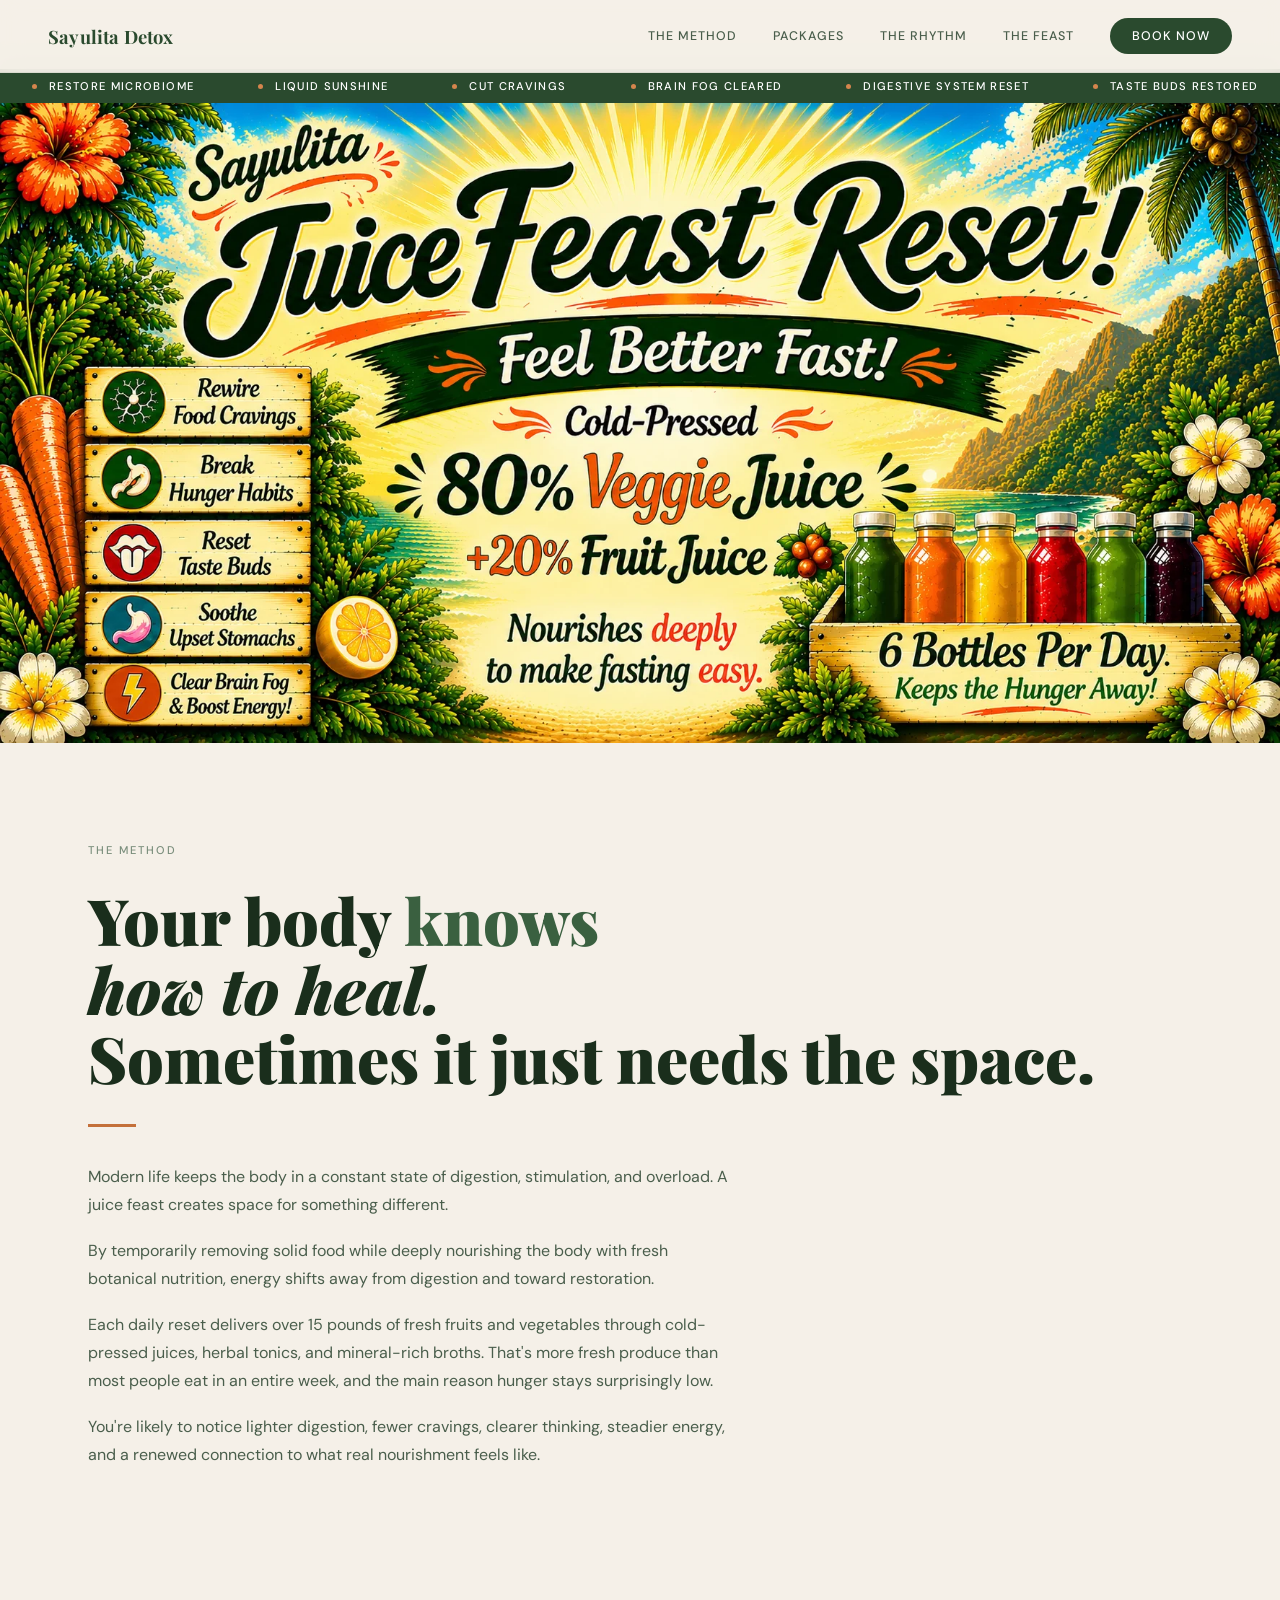
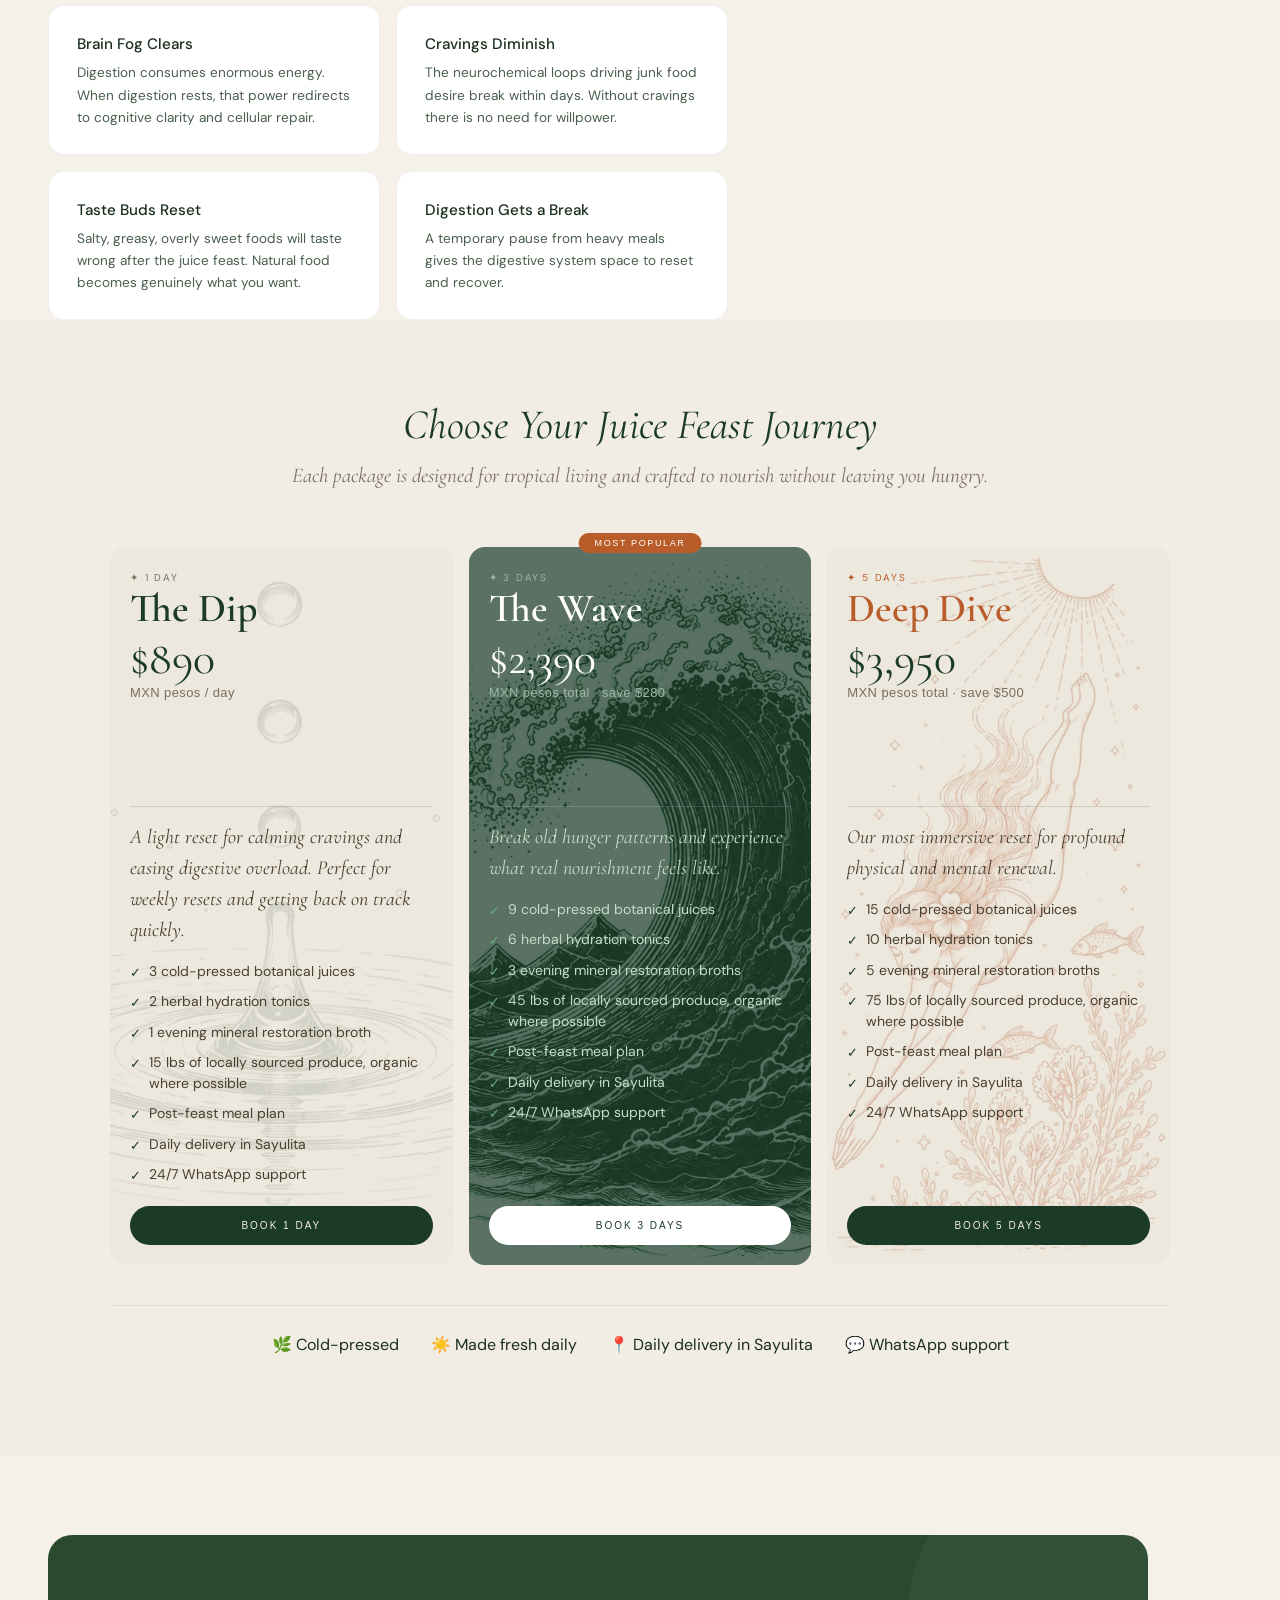
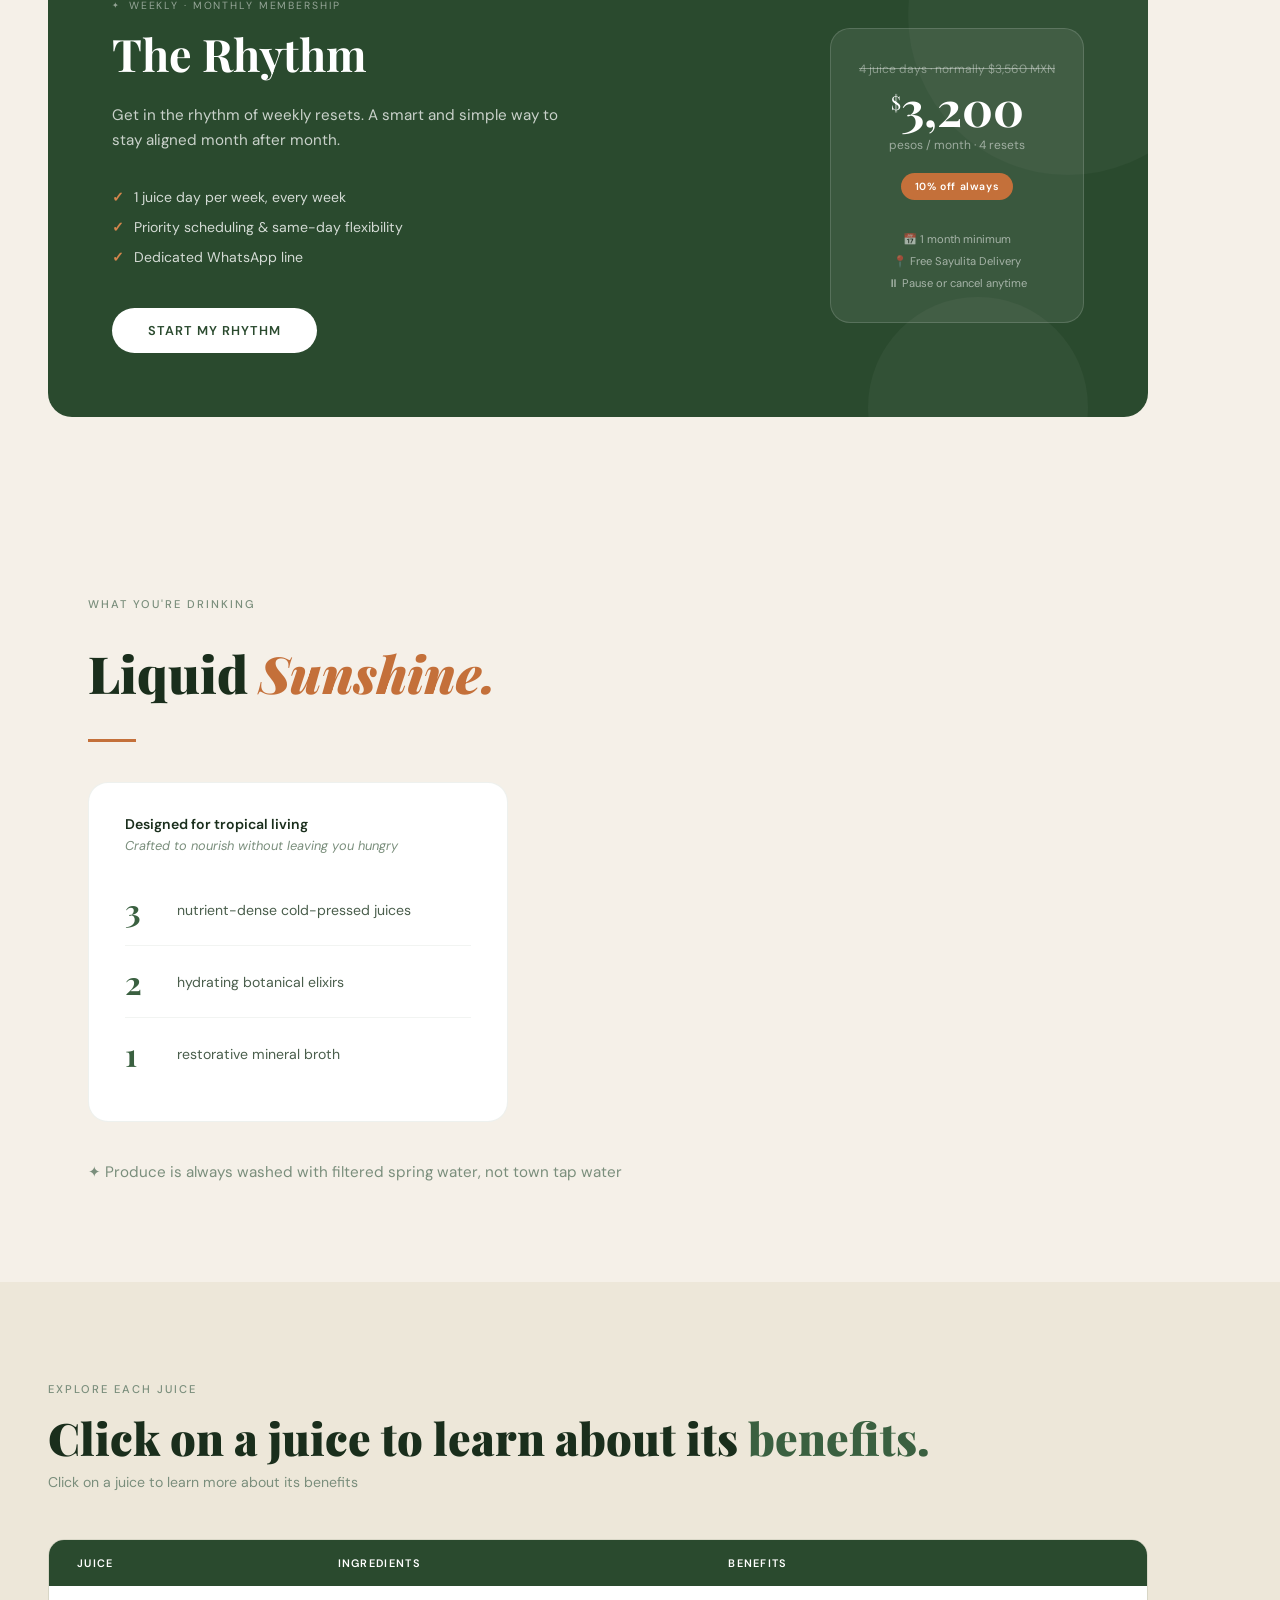
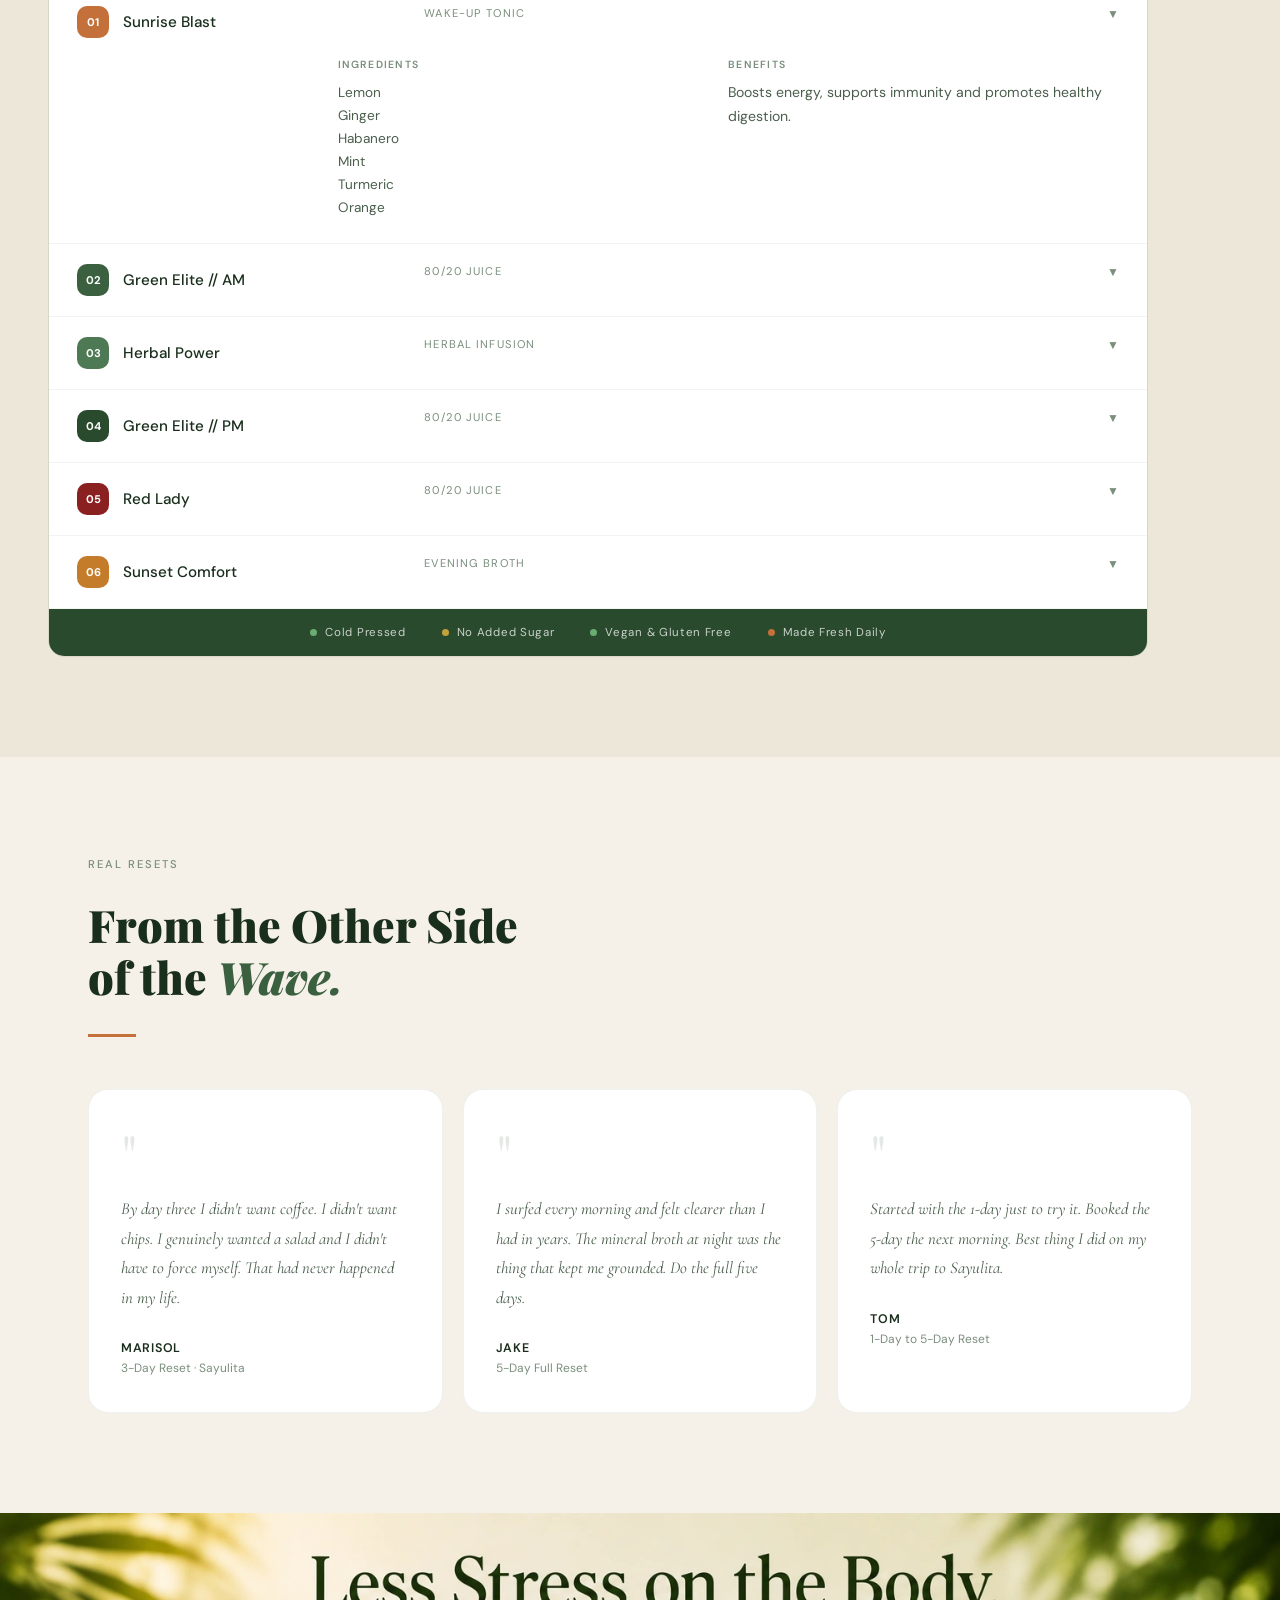
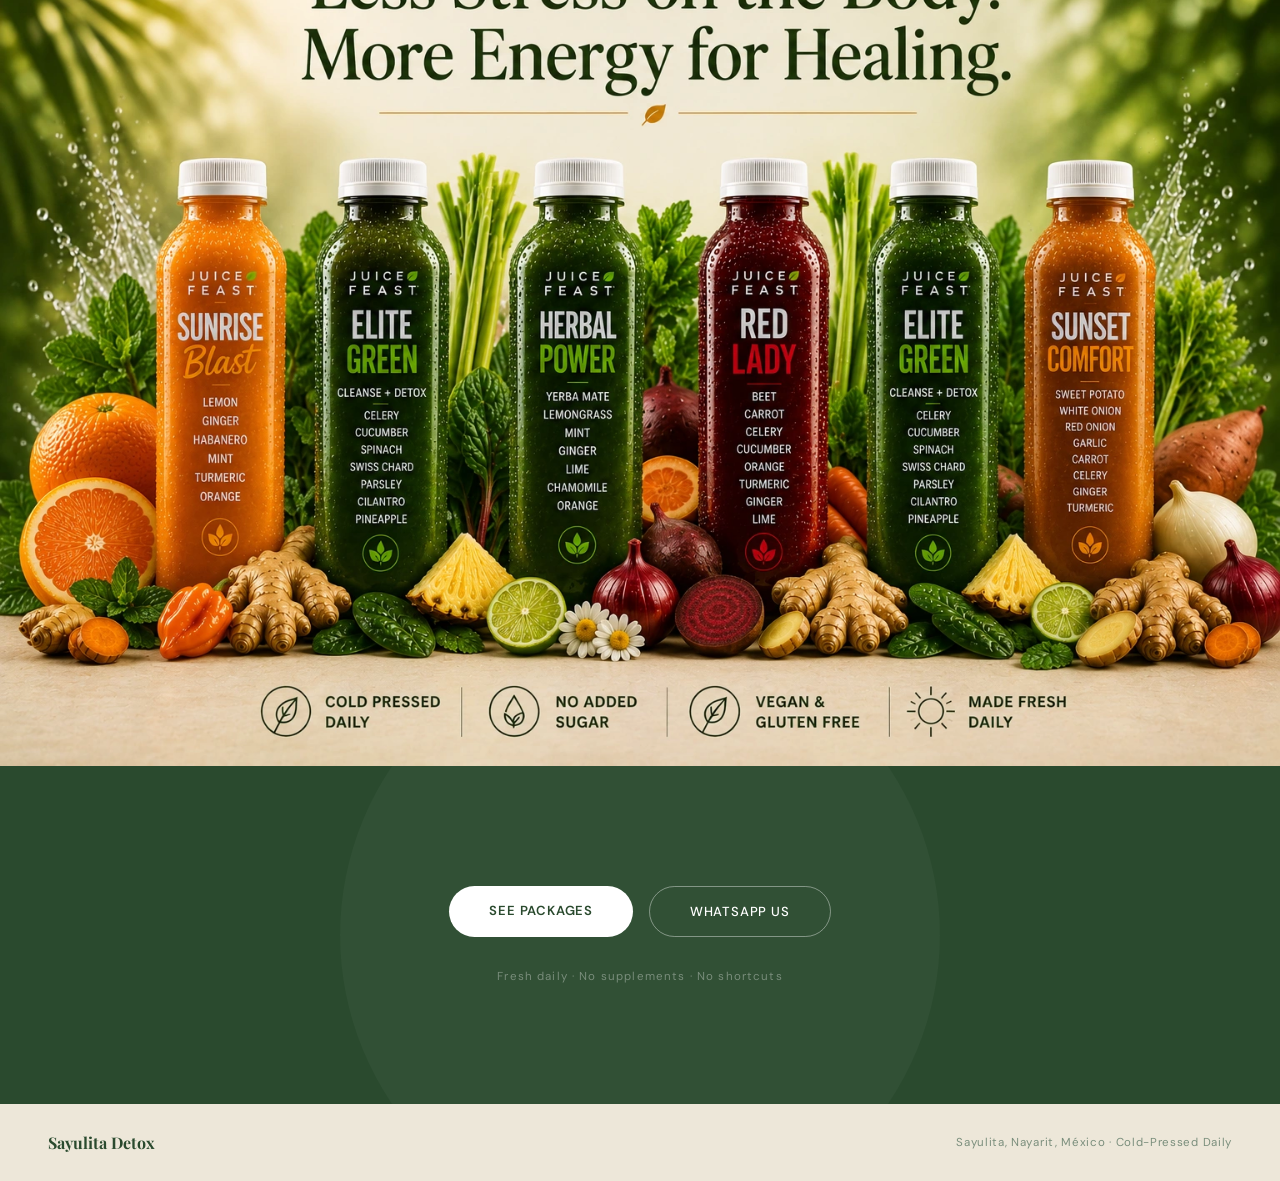
==== index.html @ ca70c332 "Add files via upload" ====
<!DOCTYPE html>
<html lang="en">
<head>
  <meta charset="UTF-8" />
  <meta name="viewport" content="width=device-width, initial-scale=1.0" />
  <title>Sayulita Detox | Juice Feast Reset</title>
  <link rel="preconnect" href="https://fonts.googleapis.com" />
  <link rel="preconnect" href="https://fonts.gstatic.com" crossorigin />
  <link href="https://fonts.googleapis.com/css2?family=Playfair+Display:ital,wght@0,400;0,700;0,900;1,400;1,700&family=DM+Sans:wght@300;400;500&family=Cormorant+Garamond:ital,wght@0,300;0,400;1,300;1,400&display=swap" rel="stylesheet" />
  <style>
    *, *::before, *::after { box-sizing: border-box; margin: 0; padding: 0; }

    :root {
      --forest:   #2a4a2e;
      --forest-mid: #3a6040;
      --forest-light: #4d7a54;
      --cream:    #f5f0e8;
      --cream-dark: #ede7d9;
      --amber:    #c4703a;
      --amber-light: #d4854d;
      --sand:     #b8a98a;
      --text-dark: #1a2e1c;
      --text-mid:  #4a5e4c;
      --text-light: #7a8e7c;
    }

    html { scroll-behavior: smooth; }

    body {
      font-family: 'DM Sans', sans-serif;
      background: var(--cream);
      color: var(--text-dark);
      overflow-x: hidden;
    }

    /* ── NAV ── */
    nav {
      position: fixed; top: 0; left: 0; right: 0; z-index: 100;
      display: flex; align-items: center; justify-content: space-between;
      padding: 18px 48px;
      background: rgba(245,240,232,0.92);
      backdrop-filter: blur(12px);
      border-bottom: 1px solid rgba(42,74,46,0.08);
      transition: box-shadow 0.3s;
    }
    nav.scrolled { box-shadow: 0 2px 24px rgba(42,74,46,0.10); }
    .nav-logo {
      font-family: 'Playfair Display', serif;
      font-size: 1.15rem;
      font-weight: 700;
      color: var(--forest);
      letter-spacing: 0.01em;
    }
    .nav-links { display: flex; gap: 36px; align-items: center; }
    .nav-links a {
      font-size: 0.78rem;
      font-weight: 500;
      letter-spacing: 0.08em;
      text-transform: uppercase;
      color: var(--text-mid);
      text-decoration: none;
      transition: color 0.2s;
    }
    .nav-links a:hover { color: var(--forest); }
    .btn-book {
      background: var(--forest);
      color: #fff !important;
      padding: 10px 22px;
      border-radius: 100px;
      font-size: 0.78rem !important;
      transition: background 0.2s !important;
    }
    .btn-book:hover { background: var(--forest-mid) !important; }

    /* ── TICKER ── */
    .ticker {
      background: var(--forest);
      color: #fff;
      font-size: 0.7rem;
      font-weight: 500;
      letter-spacing: 0.12em;
      text-transform: uppercase;
      padding: 10px 0;
      overflow: hidden;
      margin-top: 69px;
    }
    .ticker-track {
      display: flex; gap: 0;
      animation: ticker 28s linear infinite;
      white-space: nowrap;
    }
    .ticker-item { padding: 0 32px; display: flex; align-items: center; gap: 12px; }
    .ticker-dot { width: 5px; height: 5px; border-radius: 50%; background: var(--amber-light); flex-shrink: 0; }
    @keyframes ticker {
      from { transform: translateX(0); }
      to   { transform: translateX(-50%); }
    }

    /* ── HERO / METHOD ── */
    .method {
      padding: 100px 48px 80px;
      max-width: 1200px;
      margin: 0 auto;
    }
    .section-label {
      font-size: 0.7rem;
      font-weight: 500;
      letter-spacing: 0.18em;
      text-transform: uppercase;
      color: var(--text-light);
      margin-bottom: 28px;
    }
    .method h1 {
      font-family: 'Playfair Display', serif;
      font-size: clamp(2.8rem, 5vw, 4.2rem);
      line-height: 1.08;
      font-weight: 900;
      color: var(--text-dark);
      margin-bottom: 6px;
    }
    .method h1 .heal {
      color: var(--forest-mid);
    }
    .rule { width: 48px; height: 3px; background: var(--amber); margin: 32px 0 36px; }
    .method-body {
      max-width: 640px;
      font-size: 1rem;
      line-height: 1.75;
      color: var(--text-mid);
    }
    .method-body p + p { margin-top: 18px; }
    .method-body strong { color: var(--text-dark); font-weight: 500; }
    .method-body em { font-style: italic; }
    .liquid-sunshine {
      font-family: 'Cormorant Garamond', serif;
      font-style: italic;
      font-size: 1.3rem;
      color: var(--amber);
      margin-top: 28px;
    }

    /* ── BENEFIT CARDS ── */
    .benefits-grid {
      display: grid;
      grid-template-columns: repeat(2, 1fr);
      gap: 16px;
      max-width: 680px;
      margin: 56px 48px 0;
    }
    .benefit-card {
      background: #fff;
      border: 1px solid rgba(42,74,46,0.08);
      border-radius: 16px;
      padding: 28px 28px 24px;
      transition: transform 0.2s, box-shadow 0.2s;
    }
    .benefit-card:hover {
      transform: translateY(-3px);
      box-shadow: 0 12px 32px rgba(42,74,46,0.10);
    }
    .benefit-icon { font-size: 1.6rem; margin-bottom: 12px; }
    .benefit-card h3 {
      font-size: 0.95rem;
      font-weight: 500;
      color: var(--text-dark);
      margin-bottom: 8px;
    }
    .benefit-card p {
      font-size: 0.85rem;
      line-height: 1.65;
      color: var(--text-mid);
    }

    /* ── PACKAGES ── */
    .packages-section {
      background: #F2EDE4;
      padding: 80px 48px 100px;
    }
    .pricing-section { max-width: 1060px; margin: 0 auto; }

    .pricing-header { text-align: center; margin-bottom: 48px; }
    .pricing-header h2 {
      font-family: 'Cormorant Garamond', serif;
      font-size: clamp(2.2rem, 4vw, 3rem);
      font-weight: 400;
      font-style: italic;
      color: #1C3A28;
      margin-bottom: 10px;
    }
    .pricing-header p {
      font-family: 'Cormorant Garamond', serif;
      font-size: 1.1rem;
      font-style: italic;
      color: #7A6E5F;
    }

    .pricing-grid {
      display: grid;
      grid-template-columns: repeat(3, 1fr);
      gap: 16px;
      align-items: stretch;
    }

    .pkg-card {
      border-radius: 16px;
      overflow: hidden;
      display: flex;
      flex-direction: column;
      position: relative;
      background: #EDE8DE;
      border: none;
      transition: transform 0.25s ease, box-shadow 0.25s ease;
    }
    .pkg-card:hover { transform: translateY(-4px); box-shadow: 0 16px 48px rgba(28,58,40,0.13); }
    .pkg-card.featured { background: #1C3A28; color: #fff; }

    .pkg-art {
      width: 100%;
      height: 200px;
      object-fit: cover;
      object-position: center top;
      display: block;
    }
    .pkg-card.featured .pkg-art {
      object-position: center center;
      opacity: 0.85;
      mix-blend-mode: luminosity;
    }
    .pkg-card:not(.featured) .pkg-art { mix-blend-mode: multiply; }

    .pkg-body { padding: 24px 28px 28px; display: flex; flex-direction: column; flex: 1; }

    .featured-badge {
      position: absolute;
      top: 0; left: 50%;
      transform: translate(-50%, -50%);
      background: #C4622D;
      color: #fff;
      font-size: 0.65rem;
      font-weight: 600;
      letter-spacing: 0.14em;
      text-transform: uppercase;
      padding: 5px 16px;
      border-radius: 99px;
      white-space: nowrap;
      z-index: 2;
      top: 16px;
      transform: translateX(-50%);
    }

    .pkg-duration {
      font-size: 0.68rem;
      font-weight: 600;
      letter-spacing: 0.14em;
      text-transform: uppercase;
      color: #C4622D;
      margin-bottom: 4px;
    }
    .pkg-card.featured .pkg-duration { color: rgba(255,255,255,0.55); }

    .pkg-name {
      font-family: 'Cormorant Garamond', serif;
      font-size: 2.4rem;
      font-weight: 400;
      line-height: 1;
      color: #1C3A28;
      margin-bottom: 6px;
    }
    .pkg-card.featured .pkg-name { color: #fff; }

    .pkg-price {
      font-family: 'Cormorant Garamond', serif;
      font-size: 2.2rem;
      font-weight: 600;
      color: #1C3A28;
      line-height: 1;
    }
    .pkg-card.featured .pkg-price { color: #fff; }

    .pkg-currency {
      font-size: 0.78rem;
      color: #7A6E5F;
      margin-top: 2px;
      margin-bottom: 16px;
    }
    .pkg-card.featured .pkg-currency { color: rgba(255,255,255,0.5); }

    .pkg-divider {
      height: 1px;
      background: rgba(28,58,40,0.12);
      margin-bottom: 16px;
    }
    .pkg-card.featured .pkg-divider { background: rgba(255,255,255,0.15); }

    .pkg-tagline {
      font-family: 'Cormorant Garamond', serif;
      font-size: 1.15rem;
      font-style: italic;
      color: #4a5a4e;
      line-height: 1.5;
      margin-bottom: 18px;
    }
    .pkg-card.featured .pkg-tagline { color: rgba(255,255,255,0.8); }

    .pkg-features {
      list-style: none;
      display: flex;
      flex-direction: column;
      gap: 7px;
      margin-bottom: 24px;
      flex: 1;
    }
    .pkg-features li {
      font-size: 0.82rem;
      color: #5a6b5e;
      display: flex;
      align-items: flex-start;
      gap: 8px;
      line-height: 1.4;
    }
    .pkg-card.featured .pkg-features li { color: rgba(255,255,255,0.75); }
    .pkg-features li::before {
      content: '✓';
      color: #1C3A28;
      font-weight: 600;
      flex-shrink: 0;
      font-size: 0.78rem;
      margin-top: 1px;
    }
    .pkg-card.featured .pkg-features li::before { color: rgba(255,255,255,0.6); }

    .pkg-cta {
      display: block;
      width: 100%;
      padding: 14px 20px;
      border-radius: 99px;
      font-family: 'DM Sans', sans-serif;
      font-size: 0.72rem;
      font-weight: 600;
      letter-spacing: 0.12em;
      text-transform: uppercase;
      text-align: center;
      cursor: pointer;
      border: none;
      transition: all 0.2s ease;
      text-decoration: none;
    }
    .pkg-card:not(.featured) .pkg-cta { background: #1C3A28; color: #fff; }
    .pkg-card:not(.featured) .pkg-cta:hover { background: #2a5438; }
    .pkg-card.featured .pkg-cta { background: #fff; color: #1C3A28; }
    .pkg-card.featured .pkg-cta:hover { background: #F2EDE4; }

    /* trust bar */
    .trust-bar {
      display: flex;
      align-items: center;
      justify-content: center;
      gap: 36px;
      margin-top: 40px;
      padding-top: 28px;
      border-top: 1px solid rgba(28,58,40,0.1);
      flex-wrap: wrap;
    }
    .trust-item {
      display: flex;
      align-items: center;
      gap: 7px;
      font-size: 0.72rem;
      color: #7A6E5F;
      font-weight: 500;
      letter-spacing: 0.08em;
      text-transform: uppercase;
    }
    .trust-icon { width: 15px; height: 15px; opacity: 0.5; }

    @media (max-width: 768px) {
      .packages-section { padding: 60px 20px; }
      .pricing-grid { grid-template-columns: 1fr; max-width: 420px; margin: 0 auto; }
    }

    /* ── RITUAL ── */
    .ritual-section {
      background: var(--forest);
      color: #fff;
      border-radius: 24px;
      max-width: 1100px;
      margin: 80px auto;
      padding: 64px;
      display: grid;
      grid-template-columns: 1fr auto;
      gap: 64px;
      align-items: center;
      position: relative;
      overflow: hidden;
    }
    .ritual-section::before {
      content: '';
      position: absolute;
      right: -80px; top: -80px;
      width: 320px; height: 320px;
      border-radius: 50%;
      background: rgba(255,255,255,0.03);
    }
    .ritual-section::after {
      content: '';
      position: absolute;
      right: 60px; bottom: -100px;
      width: 220px; height: 220px;
      border-radius: 50%;
      background: rgba(255,255,255,0.04);
    }
    .ritual-label {
      font-size: 0.65rem;
      letter-spacing: 0.18em;
      text-transform: uppercase;
      color: rgba(255,255,255,0.5);
      margin-bottom: 12px;
      display: flex; align-items: center; gap: 8px;
    }
    .ritual-label::before { content: '✦'; font-size: 0.5rem; }
    .ritual-name {
      font-family: 'Playfair Display', serif;
      font-size: 2.8rem;
      font-weight: 700;
      margin-bottom: 20px;
    }
    .ritual-desc {
      font-size: 0.95rem;
      line-height: 1.7;
      color: rgba(255,255,255,0.75);
      max-width: 460px;
      margin-bottom: 28px;
    }
    .ritual-features { list-style: none; margin-bottom: 36px; }
    .ritual-feature {
      font-size: 0.88rem;
      color: rgba(255,255,255,0.8);
      padding: 6px 0;
      display: flex; align-items: center; gap: 10px;
    }
    .ritual-feature::before { content: '✓'; color: var(--amber-light); font-weight: 700; }
    .btn-ritual {
      display: inline-block;
      padding: 14px 36px;
      border-radius: 100px;
      background: #fff;
      color: var(--forest);
      font-size: 0.8rem;
      font-weight: 600;
      letter-spacing: 0.08em;
      text-transform: uppercase;
      text-decoration: none;
      transition: background 0.2s;
    }
    .btn-ritual:hover { background: var(--cream); }
    .ritual-price-box {
      background: rgba(255,255,255,0.08);
      border: 1px solid rgba(255,255,255,0.15);
      border-radius: 20px;
      padding: 32px 28px;
      text-align: center;
      min-width: 200px;
      flex-shrink: 0;
      position: relative; z-index: 1;
    }
    .ritual-price-box .old {
      font-size: 0.75rem;
      color: rgba(255,255,255,0.4);
      text-decoration: line-through;
      margin-bottom: 6px;
    }
    .ritual-price-box .price {
      font-family: 'Playfair Display', serif;
      font-size: 3rem;
      font-weight: 700;
      line-height: 1;
    }
    .ritual-price-box .price sup { font-size: 1.2rem; font-weight: 400; }
    .ritual-price-box .period {
      font-size: 0.75rem;
      color: rgba(255,255,255,0.5);
      margin-top: 6px;
      margin-bottom: 20px;
    }
    .ritual-save {
      background: var(--amber);
      color: #fff;
      font-size: 0.65rem;
      font-weight: 600;
      letter-spacing: 0.06em;
      padding: 7px 14px;
      border-radius: 100px;
      display: inline-block;
      margin-bottom: 16px;
    }
    .ritual-tags {
      display: flex; flex-direction: column; gap: 8px; margin-top: 16px;
    }
    .ritual-tag {
      font-size: 0.7rem;
      color: rgba(255,255,255,0.55);
      display: flex; align-items: center; gap: 7px;
      justify-content: center;
    }

    /* ── LIQUID SUNSHINE / JUICES ── */
    .juice-section {
      padding: 100px 48px;
      max-width: 1200px;
      margin: 0 auto;
    }
    .juice-section h2 {
      font-family: 'Playfair Display', serif;
      font-size: clamp(2.4rem, 4vw, 3.4rem);
      font-weight: 900;
    }
    .juice-section h2 .accent { color: var(--amber); font-style: italic; }
    .daily-contents {
      background: #fff;
      border: 1px solid rgba(42,74,46,0.08);
      border-radius: 20px;
      padding: 32px 36px;
      margin: 40px 0;
      max-width: 420px;
    }
    .daily-contents h4 {
      font-size: 0.88rem;
      font-weight: 600;
      color: var(--text-dark);
      margin-bottom: 4px;
    }
    .daily-contents p {
      font-size: 0.8rem;
      font-style: italic;
      color: var(--text-light);
      margin-bottom: 20px;
    }
    .daily-row {
      display: flex; align-items: center; gap: 16px;
      padding: 14px 0;
      border-bottom: 1px solid rgba(42,74,46,0.06);
    }
    .daily-row:last-child { border-bottom: none; }
    .daily-num {
      font-family: 'Playfair Display', serif;
      font-size: 2rem;
      font-weight: 700;
      color: var(--forest-mid);
      min-width: 36px;
    }
    .daily-label { font-size: 0.88rem; color: var(--text-mid); }

    /* ── JUICE TABLE ── */
    .juice-table-section {
      background: var(--cream-dark);
      padding: 100px 48px;
    }
    .juice-table-section .section-label { margin-bottom: 12px; }
    .juice-table-section h2 {
      font-family: 'Playfair Display', serif;
      font-size: clamp(2rem, 3.5vw, 2.8rem);
      font-weight: 900;
      margin-bottom: 6px;
    }
    .juice-table-section h2 .accent { color: var(--forest-mid); font-style: italic; }
    .juice-table-section .subtitle {
      font-size: 0.88rem;
      color: var(--text-light);
      margin-bottom: 48px;
    }
    .juice-table {
      max-width: 1100px;
      border-radius: 16px;
      overflow: hidden;
      border: 1px solid rgba(42,74,46,0.10);
    }
    .juice-table-head {
      background: var(--forest);
      color: #fff;
      display: grid;
      grid-template-columns: 2fr 3fr 3fr;
      padding: 16px 28px;
      font-size: 0.68rem;
      font-weight: 600;
      letter-spacing: 0.12em;
      text-transform: uppercase;
    }
    .juice-row {
      background: #fff;
      border-bottom: 1px solid rgba(42,74,46,0.06);
      cursor: pointer;
      transition: background 0.15s;
    }
    .juice-row:last-child { border-bottom: none; }
    .juice-row:hover { background: rgba(77,122,84,0.04); }
    .juice-row-head {
      display: grid;
      grid-template-columns: 2fr 3fr 1fr;
      padding: 20px 28px;
      align-items: start;
    }
    .juice-num-badge {
      display: inline-flex; align-items: center; justify-content: center;
      width: 32px; height: 32px;
      border-radius: 10px;
      font-size: 0.7rem;
      font-weight: 700;
      color: #fff;
      margin-right: 14px;
    }
    .juice-row-name {
      font-size: 0.95rem;
      font-weight: 500;
      color: var(--text-dark);
      display: flex; align-items: center;
    }
    .juice-row-type {
      font-size: 0.7rem;
      letter-spacing: 0.1em;
      text-transform: uppercase;
      color: var(--text-light);
    }
    .juice-row-preview {
      display: none;
    }
    .juice-arrow {
      font-size: 0.75rem;
      color: var(--text-light);
      text-align: right;
      transition: transform 0.2s;
    }
    .juice-expand {
      display: none;
      grid-template-columns: 2fr 3fr 3fr;
      padding: 0 28px 24px;
    }
    .juice-expand.open { display: grid; }
    .juice-expand-label {
      font-size: 0.65rem;
      font-weight: 600;
      letter-spacing: 0.12em;
      text-transform: uppercase;
      color: var(--text-light);
      margin-bottom: 10px;
    }
    .juice-ing-list { list-style: none; }
    .juice-ing-list li {
      font-size: 0.85rem;
      color: var(--text-mid);
      padding: 3px 0;
    }
    .juice-benefit-text {
      font-size: 0.88rem;
      line-height: 1.65;
      color: var(--text-mid);
    }
    .juice-table-footer {
      background: var(--forest);
      color: rgba(255,255,255,0.75);
      display: flex; gap: 36px; align-items: center; justify-content: center;
      padding: 16px;
      font-size: 0.72rem;
      letter-spacing: 0.06em;
    }
    .juice-table-footer span { display: flex; align-items: center; gap: 8px; }
    .tfoot-dot { width: 7px; height: 7px; border-radius: 50%; }

    /* ── TESTIMONIALS ── */
    .testimonials {
      padding: 100px 48px;
      max-width: 1200px;
      margin: 0 auto;
    }
    .testimonials h2 {
      font-family: 'Playfair Display', serif;
      font-size: clamp(2rem, 3.5vw, 2.8rem);
      font-weight: 900;
      line-height: 1.15;
    }
    .testimonials h2 .accent { color: var(--forest-mid); font-style: italic; }
    .testi-grid {
      display: grid;
      grid-template-columns: repeat(3, 1fr);
      gap: 20px;
      margin-top: 52px;
    }
    .testi-card {
      background: #fff;
      border: 1px solid rgba(42,74,46,0.08);
      border-radius: 20px;
      padding: 36px 32px;
      position: relative;
      transition: transform 0.2s, box-shadow 0.2s;
    }
    .testi-card:hover {
      transform: translateY(-3px);
      box-shadow: 0 12px 32px rgba(42,74,46,0.09);
    }
    .testi-quote-mark {
      font-family: 'Playfair Display', serif;
      font-size: 3.5rem;
      line-height: 1;
      color: rgba(42,74,46,0.12);
      margin-bottom: 12px;
    }
    .testi-text {
      font-size: 0.92rem;
      line-height: 1.75;
      color: var(--text-mid);
      margin-bottom: 28px;
      font-style: italic;
      font-family: 'Cormorant Garamond', serif;
      font-size: 1.05rem;
    }
    .testi-author {
      font-size: 0.78rem;
      font-weight: 600;
      color: var(--text-dark);
      letter-spacing: 0.06em;
      text-transform: uppercase;
    }
    .testi-role {
      font-size: 0.75rem;
      color: var(--text-light);
      margin-top: 4px;
    }

    /* ── CTA ── */
    .cta-section {
      background: var(--forest);
      padding: 120px 48px;
      text-align: center;
      position: relative;
      overflow: hidden;
    }
    .cta-section::before {
      content: '';
      position: absolute;
      left: 50%; top: 50%;
      transform: translate(-50%,-50%);
      width: 600px; height: 600px;
      border-radius: 50%;
      background: rgba(255,255,255,0.03);
    }
    .cta-label {
      font-size: 0.7rem;
      letter-spacing: 0.18em;
      text-transform: uppercase;
      color: rgba(255,255,255,0.5);
      margin-bottom: 28px;
    }
    .cta-section h2 {
      font-family: 'Playfair Display', serif;
      font-size: clamp(3rem, 6vw, 5.5rem);
      font-weight: 900;
      color: #fff;
      line-height: 1.05;
      margin-bottom: 24px;
      position: relative; z-index: 1;
    }
    .cta-section h2 em { font-style: italic; color: var(--sand); }
    .cta-sub {
      font-size: 0.95rem;
      color: rgba(255,255,255,0.6);
      margin-bottom: 48px;
      position: relative; z-index: 1;
    }
    .cta-btns {
      display: flex; gap: 16px; justify-content: center;
      position: relative; z-index: 1;
    }
    .btn-cta-primary {
      background: #fff;
      color: var(--forest);
      padding: 16px 40px;
      border-radius: 100px;
      font-size: 0.82rem;
      font-weight: 600;
      letter-spacing: 0.06em;
      text-transform: uppercase;
      text-decoration: none;
      transition: background 0.2s;
    }
    .btn-cta-primary:hover { background: var(--cream); }
    .btn-cta-outline {
      border: 1.5px solid rgba(255,255,255,0.4);
      color: #fff;
      padding: 16px 40px;
      border-radius: 100px;
      font-size: 0.82rem;
      font-weight: 500;
      letter-spacing: 0.06em;
      text-transform: uppercase;
      text-decoration: none;
      transition: border-color 0.2s, background 0.2s;
    }
    .btn-cta-outline:hover { border-color: rgba(255,255,255,0.8); background: rgba(255,255,255,0.05); }
    .cta-tagline {
      margin-top: 32px;
      font-size: 0.72rem;
      color: rgba(255,255,255,0.35);
      letter-spacing: 0.1em;
    }

    /* ── FOOTER ── */
    footer {
      background: var(--cream-dark);
      padding: 28px 48px;
      display: flex; justify-content: space-between; align-items: center;
    }
    footer .logo {
      font-family: 'Playfair Display', serif;
      font-size: 1rem;
      font-weight: 700;
      color: var(--forest);
    }
    footer .foot-right {
      font-size: 0.72rem;
      color: var(--text-light);
      letter-spacing: 0.06em;
    }

    /* ── FADE-IN ANIMATION ── */
    .fade-up {
      opacity: 0;
      transform: translateY(24px);
      transition: opacity 0.7s ease, transform 0.7s ease;
    }
    .fade-up.visible {
      opacity: 1;
      transform: translateY(0);
    }

    @media (max-width: 900px) {
      nav { padding: 16px 24px; }
      .nav-links { display: none; }
      .method, .juice-section, .testimonials { padding: 72px 24px 60px; }
      .benefits-grid { grid-template-columns: 1fr; margin: 40px 24px 0; }
      .packages-section { padding: 72px 24px; }
      .packages-grid, .pricing-grid { grid-template-columns: 1fr; max-width: 420px; }
      .pkg-card.featured { transform: none; }
      .pkg-card.featured:hover { transform: translateY(-3px); }
      .ritual-section { grid-template-columns: 1fr; padding: 48px 32px; gap: 32px; margin: 48px 24px; }
      .testi-grid { grid-template-columns: 1fr; }
      .cta-section { padding: 80px 24px; }
      .cta-btns { flex-direction: column; align-items: center; }
      footer { flex-direction: column; gap: 12px; text-align: center; }
      .juice-table-footer { flex-wrap: wrap; gap: 16px; }
      .juice-table-section { padding: 72px 24px; }
    }

    /* ── HERO BANNER ── */
    .hero-banner { width: 100%; display: block; line-height: 0; }
    .hero-banner picture { display: block; width: 100%; }
    .hero-banner img { width: 100%; height: auto; display: block; }







.pkg-section-title2 {
  font-family: "Cormorant Garamond", serif; font-size: 42px; font-weight: 400;
  font-style: italic; color: #1C3A28; text-align: center; margin: 0 0 0.6rem; line-height: 1.2;
}
.pkg-subtitle2 {
  font-family: "Cormorant Garamond", serif; font-size: 21px; font-style: italic;
  color: #7A6E5F; text-align: center; margin: 0 0 2.5rem; line-height: 1.5;
}

/* Equal-height grid — cards stretch to fill row */
.pkg-grid2 {
  display: grid;
  grid-template-columns: repeat(3, 1fr);
  gap: 16px;
  align-items: stretch;
  padding-top: 16px;
}

.pkg-card {
  border-radius: 16px; padding: 0; position: relative;
  overflow: visible; background-color: #EDE8DE;
  display: flex; flex-direction: column;
}
.pkg-card.featured { background-color: #1C3A28; }

/* Inner wrapper stretches too */
.pkg-card-inner {
  border-radius: 16px; overflow: hidden; position: relative;
  display: flex; flex-direction: column; flex: 1;
}

.pkg-bg {
  position: absolute; inset: 0; width: 100%; height: 100%;
  object-fit: cover; pointer-events: none;
}
.dip-bg      { opacity: 0.12; mix-blend-mode: multiply; object-position: center 60%; }
.wave-bg     { opacity: 0.28; mix-blend-mode: luminosity; filter: grayscale(20%); object-position: center 30%; }
.deepdive-bg { opacity: 0.28; mix-blend-mode: multiply; object-position: center 20%; }

/* Content flexes to fill height, button pinned to bottom */
.pkg-content {
  position: relative; z-index: 1; padding: 1.5rem 1.25rem 1.25rem;
  display: flex; flex-direction: column; flex: 1;
}

.pkg-list-and-btn {
  display: flex; flex-direction: column; flex: 1;
}

.pkg-list {
  list-style: none; display: flex; flex-direction: column;
  gap: 9px; margin-bottom: 1.25rem; flex: 1;
}

.pkg-badge {
  position: absolute; top: -14px; left: 50%; transform: translateX(-50%);
  background: #B85C2A; color: #fff; font-family: "Jost", sans-serif;
  font-size: 9px; font-weight: 500; letter-spacing: 0.18em; text-transform: uppercase;
  padding: 5px 16px; border-radius: 999px; white-space: nowrap; z-index: 10;
}

.pkg-days {
  font-size: 10px; letter-spacing: 0.18em; text-transform: uppercase;
  color: #7A6E5F; margin-bottom: 4px; display: flex; align-items: center; gap: 5px;
}
.featured .pkg-days { color: #9ab8a4; }

.pkg-name {
  font-family: "Cormorant Garamond", serif; font-size: 40px; font-weight: 600;
  color: #1C3A28; line-height: 1; margin: 0 0 0.4rem;
}
.featured .pkg-name { color: #fff; }

.pkg-price-num {
  font-family: "Cormorant Garamond", serif; font-size: 46px; font-weight: 400;
  color: #1C3A28; line-height: 1;
}
.featured .pkg-price-num { color: #fff; }

.pkg-price-label {
  font-size: 13px; color: #7A6E5F; margin-top: 4px;
  font-family: "Jost", sans-serif; font-weight: 400; letter-spacing: 0.03em;
}
.featured .pkg-price-label { color: #9ab8a4; }

.pkg-spacer { height: 90px; }

.pkg-divider { height: 0.5px; background: rgba(28,58,40,0.15); margin: 1rem 0; }
.featured .pkg-divider { background: rgba(255,255,255,0.15); }

.pkg-desc {
  font-family: "Cormorant Garamond", serif; font-size: 20px; font-style: italic;
  color: #4a3f30; line-height: 1.55; margin: 0 0 0.9rem;
}
.featured .pkg-desc { color: #c5ddc8; }

.pkg-list li {
  font-size: 14px; color: #4a3f30;
  display: flex; align-items: flex-start; gap: 8px; line-height: 1.5;
}
.featured .pkg-list li { color: #c5ddc8; }
.pkg-check { color: #1C3A28; font-size: 13px; margin-top: 2px; flex-shrink: 0; }
.featured .pkg-check { color: #6aad7e; }

.pkg-btn {
  display: block; width: 100%; padding: 14px; text-align: center;
  font-family: "Jost", sans-serif; font-size: 10px; font-weight: 500;
  letter-spacing: 0.2em; text-transform: uppercase; border-radius: 999px;
  cursor: pointer; text-decoration: none; border: none; transition: all 0.2s;
  margin-top: auto;
}
.pkg-btn-dark { background: #1C3A28; color: #F2EDE4; }
.pkg-btn-dark:hover { background: #142d1f; }
.pkg-btn-white { background: #fff; color: #1C3A28; }
.pkg-btn-white:hover { background: #f0eeea; }

.pkg-footer2 {
  display: flex; justify-content: center; gap: 2.5rem;
  margin-top: 2.5rem; padding-top: 1.5rem;
  border-top: 0.5px solid rgba(28,58,40,0.15); flex-wrap: wrap;
}
.pkg-footer2-item {
  display: flex; align-items: center; gap: 8px; font-size: 10px;
  color: #7A6E5F; letter-spacing: 0.12em; text-transform: uppercase;
}

/* ── Tablet ── */
@media (max-width: 860px) {
  
  .pkg-section-title2 { font-size: 34px; }
  .pkg-subtitle2 { font-size: 19px; }
  .pkg-grid2 {
    grid-template-columns: 1fr 1fr;
    gap: 14px;
    align-items: stretch;
  }
  .pkg-card.featured { grid-column: 1 / -1; }
  .pkg-name { font-size: 36px; }
  .pkg-price-num { font-size: 40px; }
  .pkg-spacer { height: 60px; }
  .pkg-desc { font-size: 19px; }
}

/* ── Mobile ── */
@media (max-width: 560px) {
  
  .pkg-section-title2 { font-size: 28px; }
  .pkg-subtitle2 { font-size: 17px; margin-bottom: 1.75rem; }
  .pkg-grid2 {
    grid-template-columns: 1fr;
    gap: 28px;
    align-items: stretch;
  }
  .pkg-card.featured { grid-column: 1; }
  .pkg-name { font-size: 38px; }
  .pkg-price-num { font-size: 44px; }
  .pkg-spacer { height: 130px; }
  .pkg-desc { font-size: 19px; }
  .pkg-list li { font-size: 15px; }
  .pkg-price-label { font-size: 14px; }
  .pkg-footer2 { gap: 1.25rem; }
  .pkg-footer2-item { font-size: 9px; }
}

  </style>
</head>
<body>

  <!-- NAV -->
  <nav id="main-nav">
    <div class="nav-logo">Sayulita Detox</div>
    <div class="nav-links">
      <a href="#method">The Method</a>
      <a href="#packages">Packages</a>
      <a href="#rhythm">The Rhythm</a>
      <a href="#each-juice">The Feast</a>
      <a href="#packages" class="btn-book">Book Now</a>
    </div>
  </nav>

  <!-- TICKER -->
  <div class="ticker">
    <div class="ticker-track" id="ticker-track">
      <div class="ticker-item"><span class="ticker-dot"></span>Restore Microbiome</div>
      <div class="ticker-item"><span class="ticker-dot"></span>Liquid Sunshine</div>
      <div class="ticker-item"><span class="ticker-dot"></span>Cut Cravings</div>
      <div class="ticker-item"><span class="ticker-dot"></span>Brain Fog Cleared</div>
      <div class="ticker-item"><span class="ticker-dot"></span>Digestive System Reset</div>
      <div class="ticker-item"><span class="ticker-dot"></span>Taste Buds Restored</div>
      <div class="ticker-item"><span class="ticker-dot"></span>Noticeable Results Daily</div>
      <div class="ticker-item"><span class="ticker-dot"></span>Cold Pressed Daily</div>
      <div class="ticker-item"><span class="ticker-dot"></span>Restore Microbiome</div>
      <div class="ticker-item"><span class="ticker-dot"></span>Liquid Sunshine</div>
      <div class="ticker-item"><span class="ticker-dot"></span>Cut Cravings</div>
      <div class="ticker-item"><span class="ticker-dot"></span>Brain Fog Cleared</div>
      <div class="ticker-item"><span class="ticker-dot"></span>Digestive System Reset</div>
      <div class="ticker-item"><span class="ticker-dot"></span>Taste Buds Restored</div>
      <div class="ticker-item"><span class="ticker-dot"></span>Noticeable Results Daily</div>
      <div class="ticker-item"><span class="ticker-dot"></span>Cold Pressed Daily</div>
    </div>
  </div>


  <!-- HERO BANNER -->
  <div class="hero-banner">
    <picture>
      <source media="(max-width: 768px)" srcset="mobile-final WEBP.webp" />
      <img src="Banner_Final_WEBP.webp" alt="Sayulita Juice Feast Reset. Feel Better Fast. Cold-Pressed 80% Veggie + 20% Fruit Juice. 6 Bottles Per Day." />
    </picture>
  </div>

  <!-- METHOD -->
  <section id="method">
    <div class="method fade-up">
      <div class="section-label">The Method</div>
      <h1>Your body <span class="heal">knows</span><br><em>how to heal.</em><br>Sometimes it just needs the space.</h1>
      <div class="rule"></div>
      <div class="method-body">
        <p>Modern life keeps the body in a constant state of digestion, stimulation, and overload. A juice feast creates space for something different.</p>
        <p>By temporarily removing solid food while deeply nourishing the body with fresh botanical nutrition, energy shifts away from digestion and toward restoration.</p>
        <p>Each daily reset delivers over 15 pounds of fresh fruits and vegetables through cold-pressed juices, herbal tonics, and mineral-rich broths. That's more fresh produce than most people eat in an entire week, and the main reason hunger stays surprisingly low.</p>
        <p>You're likely to notice lighter digestion, fewer cravings, clearer thinking, steadier energy, and a renewed connection to what real nourishment feels like.</p>
      </div>
    </div>
  </section>

  <!-- BENEFIT CARDS -->
  <div class="benefits-grid fade-up">
    <div class="benefit-card">
      <h3>Brain Fog Clears</h3>
      <p>Digestion consumes enormous energy. When digestion rests, that power redirects to cognitive clarity and cellular repair.</p>
    </div>
    <div class="benefit-card">
      <h3>Cravings Diminish</h3>
      <p>The neurochemical loops driving junk food desire break within days. Without cravings there is no need for willpower.</p>
    </div>
    <div class="benefit-card">
      <h3>Taste Buds Reset</h3>
      <p>Salty, greasy, overly sweet foods will taste wrong after the juice feast. Natural food becomes genuinely what you want.</p>
    </div>
    <div class="benefit-card">
      <h3>Digestion Gets a Break</h3>
      <p>A temporary pause from heavy meals gives the digestive system space to reset and recover.</p>
    </div>
  </div>

  <!-- PACKAGES -->
  <section id="packages" class="packages-section" style="background:#F2EDE4; padding:80px 48px 100px;">
    <div style="max-width:1060px; margin:0 auto;">

      <h2 class="pkg-section-title2">Choose Your Juice Feast Journey</h2>
      <p class="pkg-subtitle2">Each package is designed for tropical living and crafted to nourish without leaving you hungry.</p>

      <div class="pkg-grid2">

        <!-- The Dip -->
        <div class="pkg-card">
          <div class="pkg-card-inner">
            <img class="pkg-bg dip-bg" src="1_The_Dip.jpg" alt="">
            <div class="pkg-content">
              <div>
                <p class="pkg-days">✦ 1 day</p>
                <h3 class="pkg-name">The Dip</h3>
                <div class="pkg-price-num">$890</div>
                <div class="pkg-price-label">MXN pesos / day</div>
                <div class="pkg-spacer"></div>
                <div class="pkg-divider"></div>
                <p class="pkg-desc">A light reset for calming cravings and easing digestive overload. Perfect for weekly resets and getting back on track quickly.</p>
              </div>
              <div class="pkg-list-and-btn">
                <ul class="pkg-list">
                  <li><span class="pkg-check">✓</span> 3 cold-pressed botanical juices</li>
                  <li><span class="pkg-check">✓</span> 2 herbal hydration tonics</li>
                  <li><span class="pkg-check">✓</span> 1 evening mineral restoration broth</li>
                  <li><span class="pkg-check">✓</span> 15 lbs of locally sourced produce, organic where possible</li>
                  <li><span class="pkg-check">✓</span> Post-feast meal plan</li>
                  <li><span class="pkg-check">✓</span> Daily delivery in Sayulita</li>
                  <li><span class="pkg-check">✓</span> 24/7 WhatsApp support</li>
                </ul>
                <a href="https://buy.stripe.com/bJe4gz2dm17A7oO2fFdjO04" class="pkg-btn pkg-btn-dark" target="_blank" rel="noopener">Book 1 Day</a>
              </div>
            </div>
          </div>
        </div>

        <!-- The Wave -->
        <div class="pkg-card featured">
          <div class="pkg-badge">Most Popular</div>
          <div class="pkg-card-inner">
            <img class="pkg-bg wave-bg" src="2_The_Wave.jpg" alt="">
            <div class="pkg-content">
              <div>
                <p class="pkg-days">✦ 3 days</p>
                <h3 class="pkg-name">The Wave</h3>
                <div class="pkg-price-num">$2,390</div>
                <div class="pkg-price-label">MXN pesos total · save $280</div>
                <div class="pkg-spacer"></div>
                <div class="pkg-divider"></div>
                <p class="pkg-desc">Break old hunger patterns and experience what real nourishment feels like.</p>
              </div>
              <div class="pkg-list-and-btn">
                <ul class="pkg-list">
                  <li><span class="pkg-check">✓</span> 9 cold-pressed botanical juices</li>
                  <li><span class="pkg-check">✓</span> 6 herbal hydration tonics</li>
                  <li><span class="pkg-check">✓</span> 3 evening mineral restoration broths</li>
                  <li><span class="pkg-check">✓</span> 45 lbs of locally sourced produce, organic where possible</li>
                  <li><span class="pkg-check">✓</span> Post-feast meal plan</li>
                  <li><span class="pkg-check">✓</span> Daily delivery in Sayulita</li>
                  <li><span class="pkg-check">✓</span> 24/7 WhatsApp support</li>
                </ul>
                <a href="https://buy.stripe.com/14AeVd9FOcQi4cC7zZdjO01" class="pkg-btn pkg-btn-white" target="_blank" rel="noopener">Book 3 Days</a>
              </div>
            </div>
          </div>
        </div>

        <!-- Deep Dive -->
        <div class="pkg-card">
          <div class="pkg-card-inner">
            <img class="pkg-bg deepdive-bg" src="3_The_Deep_Dive.jpg" alt="">
            <div class="pkg-content">
              <div>
                <p class="pkg-days" style="color:#B85C2A;">✦ 5 days</p>
                <h3 class="pkg-name" style="color:#B85C2A;">Deep Dive</h3>
                <div class="pkg-price-num">$3,950</div>
                <div class="pkg-price-label">MXN pesos total · save $500</div>
                <div class="pkg-spacer"></div>
                <div class="pkg-divider"></div>
                <p class="pkg-desc">Our most immersive reset for profound physical and mental renewal.</p>
              </div>
              <div class="pkg-list-and-btn">
                <ul class="pkg-list">
                  <li><span class="pkg-check">✓</span> 15 cold-pressed botanical juices</li>
                  <li><span class="pkg-check">✓</span> 10 herbal hydration tonics</li>
                  <li><span class="pkg-check">✓</span> 5 evening mineral restoration broths</li>
                  <li><span class="pkg-check">✓</span> 75 lbs of locally sourced produce, organic where possible</li>
                  <li><span class="pkg-check">✓</span> Post-feast meal plan</li>
                  <li><span class="pkg-check">✓</span> Daily delivery in Sayulita</li>
                  <li><span class="pkg-check">✓</span> 24/7 WhatsApp support</li>
                </ul>
                <a href="https://buy.stripe.com/7sYdR9bNW9E65gGf2rdjO02" class="pkg-btn pkg-btn-dark" target="_blank" rel="noopener">Book 5 Days</a>
              </div>
            </div>
          </div>
        </div>

      </div>

      <div class="pkg-footer2" style="display:flex;justify-content:center;gap:32px;margin-top:40px;padding-top:28px;border-top:1px solid rgba(28,58,40,0.1);flex-wrap:wrap;">
        <div class="pkg-footer-item2">🌿 Cold-pressed</div>
        <div class="pkg-footer-item2">☀️ Made fresh daily</div>
        <div class="pkg-footer-item2">📍 Daily delivery in Sayulita</div>
        <div class="pkg-footer-item2">💬 WhatsApp support</div>
      </div>

    </div>
  </section>

    <!-- THE RITUAL -->
  <div id="rhythm" class="ritual-section fade-up" style="margin-left:48px;margin-right:48px;">
    <div>
      <div class="ritual-label">Weekly · Monthly Membership</div>
      <div class="ritual-name">The Rhythm</div>
      <p class="ritual-desc">Get in the rhythm of weekly resets. A smart and simple way to stay aligned month after month.</p>
      <ul class="ritual-features">
        <li class="ritual-feature">1 juice day per week, every week</li>
        <li class="ritual-feature">Priority scheduling & same-day flexibility</li>
        <li class="ritual-feature">Dedicated WhatsApp line</li>
      </ul>
      <a href="https://buy.stripe.com/7sYcN519icQieRg07xdjO03" class="btn-ritual" target="_blank" rel="noopener">Start My Rhythm</a>
    </div>
    <div class="ritual-price-box">
      <div class="old">4 juice days · normally $3,560 MXN</div>
      <div class="price"><sup>$</sup>3,200</div>
      <div class="period">pesos / month · 4 resets</div>
      <div class="ritual-save">10% off always</div>
      <div class="ritual-tags">
        <span class="ritual-tag">📅 1 month minimum</span>
        <span class="ritual-tag">📍 Free Sayulita Delivery</span>
        <span class="ritual-tag">⏸ Pause or cancel anytime</span>
      </div>
    </div>
  </div>

  <!-- LIQUID SUNSHINE -->
  <section id="feast" class="juice-section">
    <div class="section-label fade-up">What You're Drinking</div>
    <h2 class="fade-up">Liquid <span class="accent">Sunshine.</span></h2>
    <div class="rule fade-up"></div>
    <div class="daily-contents fade-up">
      <h4>Designed for tropical living</h4>
      <p>Crafted to nourish without leaving you hungry</p>
      <div class="daily-row">
        <div class="daily-num">3</div>
        <div class="daily-label">nutrient-dense cold-pressed juices</div>
      </div>
      <div class="daily-row">
        <div class="daily-num">2</div>
        <div class="daily-label">hydrating botanical elixirs</div>
      </div>
      <div class="daily-row">
        <div class="daily-num">1</div>
        <div class="daily-label">restorative mineral broth</div>
      </div>
    </div>
    <p style="font-size:0.95rem;color:var(--text-light);">✦ Produce is always washed with filtered spring water, not town tap water</p>
  </section>

  <!-- EACH JUICE TABLE -->
  <section id="each-juice" class="juice-table-section">
    <div class="section-label">Explore Each Juice</div>
    <h2>Click on a juice to learn about its <span class="accent" style="font-style:normal;">benefits.</span></h2>
    <p class="subtitle">Click on a juice to learn more about its benefits</p>

    <div class="juice-table fade-up">
      <div class="juice-table-head">
        <div>Juice</div>
        <div>Ingredients</div>
        <div>Benefits</div>
      </div>

      <!-- Row 1 -->
      <div class="juice-row" onclick="toggleJuice(this)">
        <div class="juice-row-head">
          <div class="juice-row-name">
            <span class="juice-num-badge" style="background:#c4703a;">01</span>
            Sunrise Blast
          </div>
          <div class="juice-row-type">Wake-Up Tonic</div>
          <div class="juice-row-preview">Boosts energy, supports immunity and promotes healthy digestion.</div>
          <div class="juice-arrow">▼</div>
        </div>
        <div class="juice-expand open">
          <div></div>
          <div>
            <div class="juice-expand-label">Ingredients</div>
            <ul class="juice-ing-list">
              <li>Lemon</li><li>Ginger</li><li>Habanero</li>
              <li>Mint</li><li>Turmeric</li><li>Orange</li>
            </ul>
          </div>
          <div>
            <div class="juice-expand-label">Benefits</div>
            <p class="juice-benefit-text">Boosts energy, supports immunity and promotes healthy digestion.</p>
          </div>
        </div>
      </div>

      <!-- Row 2 -->
      <div class="juice-row" onclick="toggleJuice(this)">
        <div class="juice-row-head">
          <div class="juice-row-name">
            <span class="juice-num-badge" style="background:#3a6040;">02</span>
            Green Elite // AM
          </div>
          <div class="juice-row-type">80/20 Juice</div>
          <div class="juice-row-preview">Deep alkalizing blend that hydrates at the cellular level and clears inflammation.</div>
          <div class="juice-arrow">▼</div>
        </div>
        <div class="juice-expand">
          <div></div>
          <div>
            <div class="juice-expand-label">Ingredients</div>
            <ul class="juice-ing-list">
              <li>Celery</li><li>Cucumber</li><li>Spinach</li>
              <li>Apple</li><li>Lemon</li><li>Ginger</li>
            </ul>
          </div>
          <div>
            <div class="juice-expand-label">Benefits</div>
            <p class="juice-benefit-text">A deeply alkalizing green blend rich in chlorophyll, minerals, and micronutrients that support whole-body restoration.</p>
          </div>
        </div>
      </div>

      <!-- Row 3 -->
      <div class="juice-row" onclick="toggleJuice(this)">
        <div class="juice-row-head">
          <div class="juice-row-name">
            <span class="juice-num-badge" style="background:#4d7a54;">03</span>
            Herbal Power
          </div>
          <div class="juice-row-type">Herbal Infusion</div>
          <div class="juice-row-preview">Sustained clean energy, mental sharpness, and metabolic activation without the crash.</div>
          <div class="juice-arrow">▼</div>
        </div>
        <div class="juice-expand">
          <div></div>
          <div>
            <div class="juice-expand-label">Ingredients</div>
            <ul class="juice-ing-list">
              <li>Yerba Mate</li><li>Lemongrass</li><li>Mint</li>
              <li>Ginger</li><li>Lime</li>
            </ul>
          </div>
          <div>
            <div class="juice-expand-label">Benefits</div>
            <p class="juice-benefit-text">Sustained clean energy, mental sharpness, and metabolic activation without the crash.</p>
          </div>
        </div>
      </div>

      <!-- Row 4 -->
      <div class="juice-row" onclick="toggleJuice(this)">
        <div class="juice-row-head">
          <div class="juice-row-name">
            <span class="juice-num-badge" style="background:#2a4a2e;">04</span>
            Green Elite // PM
          </div>
          <div class="juice-row-type">80/20 Juice</div>
          <div class="juice-row-preview">Cleanse and detox with a concentrated hit of chlorophyll and micronutrients.</div>
          <div class="juice-arrow">▼</div>
        </div>
        <div class="juice-expand">
          <div></div>
          <div>
            <div class="juice-expand-label">Ingredients</div>
            <ul class="juice-ing-list">
              <li>Celery</li><li>Cucumber</li><li>Spinach</li>
              <li>Swiss Chard</li><li>Parsley</li><li>Lemon</li>
            </ul>
          </div>
          <div>
            <div class="juice-expand-label">Benefits</div>
            <p class="juice-benefit-text">A deeply alkalizing green blend rich in chlorophyll, minerals, and micronutrients that support whole-body restoration.</p>
          </div>
        </div>
      </div>

      <!-- Row 5 -->
      <div class="juice-row" onclick="toggleJuice(this)">
        <div class="juice-row-head">
          <div class="juice-row-name">
            <span class="juice-num-badge" style="background:#8b2020;">05</span>
            Red Lady
          </div>
          <div class="juice-row-type">80/20 Juice</div>
          <div class="juice-row-preview">Liver support, deep blood purification, and the most powerful detox in the lineup.</div>
          <div class="juice-arrow">▼</div>
        </div>
        <div class="juice-expand">
          <div></div>
          <div>
            <div class="juice-expand-label">Ingredients</div>
            <ul class="juice-ing-list">
              <li>Beet</li><li>Carrot</li><li>Apple</li>
              <li>Ginger</li><li>Turmeric</li><li>Black Pepper</li>
            </ul>
          </div>
          <div>
            <div class="juice-expand-label">Benefits</div>
            <p class="juice-benefit-text">Supports natural detoxification pathways, circulation, and liver function.</p>
          </div>
        </div>
      </div>

      <!-- Row 6 -->
      <div class="juice-row" onclick="toggleJuice(this)">
        <div class="juice-row-head">
          <div class="juice-row-name">
            <span class="juice-num-badge" style="background:#c47c2a;">06</span>
            Sunset Comfort
          </div>
          <div class="juice-row-type">Evening Broth</div>
          <div class="juice-row-preview">Mineral-rich and grounding. Satisfies savory cravings and eases digestion before sleep.</div>
          <div class="juice-arrow">▼</div>
        </div>
        <div class="juice-expand">
          <div></div>
          <div>
            <div class="juice-expand-label">Ingredients</div>
            <ul class="juice-ing-list">
              <li>Mineral broth base</li><li>Turmeric</li><li>Cumin</li>
              <li>Himalayan salt</li><li>Coconut aminos</li>
            </ul>
          </div>
          <div>
            <div class="juice-expand-label">Benefits</div>
            <p class="juice-benefit-text">Savory evening grounding. Minerals replenish electrolytes, signaling deep rest and overnight restoration.</p>
          </div>
        </div>
      </div>

      <div class="juice-table-footer">
        <span><span class="tfoot-dot" style="background:#6aad72;"></span>Cold Pressed</span>
        <span><span class="tfoot-dot" style="background:#c4a23a;"></span>No Added Sugar</span>
        <span><span class="tfoot-dot" style="background:#6aad72;"></span>Vegan &amp; Gluten Free</span>
        <span><span class="tfoot-dot" style="background:#c4703a;"></span>Made Fresh Daily</span>
      </div>
    </div>
  </section>

  <!-- TESTIMONIALS -->
  <section class="testimonials">
    <div class="section-label fade-up">Real Resets</div>
    <h2 class="fade-up">From the Other Side<br>of the <span class="accent">Wave.</span></h2>
    <div class="rule fade-up"></div>
    <div class="testi-grid fade-up">
      <div class="testi-card">
        <div class="testi-quote-mark">"</div>
        <p class="testi-text">By day three I didn't want coffee. I didn't want chips. I genuinely wanted a salad and I didn't have to force myself. That had never happened in my life.</p>
        <div class="testi-author">Marisol</div>
        <div class="testi-role">3-Day Reset · Sayulita</div>
      </div>
      <div class="testi-card">
        <div class="testi-quote-mark">"</div>
        <p class="testi-text">I surfed every morning and felt clearer than I had in years. The mineral broth at night was the thing that kept me grounded. Do the full five days.</p>
        <div class="testi-author">Jake</div>
        <div class="testi-role">5-Day Full Reset</div>
      </div>
      <div class="testi-card">
        <div class="testi-quote-mark">"</div>
        <p class="testi-text">Started with the 1-day just to try it. Booked the 5-day the next morning. Best thing I did on my whole trip to Sayulita.</p>
        <div class="testi-author">Tom</div>
        <div class="testi-role">1-Day to 5-Day Reset</div>
      </div>
    </div>
  </section>

  <!-- CTA -->
  <section style="line-height:0; display:block;">
    <img src="bottom_banner_WEBP.webp" alt="Less Stress on the Body. More Energy for Healing." style="width:100%; height:auto; display:block;" />
  </section>

  <section class="cta-section">
    <div class="cta-btns">
      <a href="#packages" class="btn-cta-primary">See Packages</a>
      <a href="https://wa.me/523312894099?text=Hi%2C%20I%27d%20like%20to%20book%20a%20juice%20feast%20reset" class="btn-cta-outline" target="_blank" rel="noopener">WhatsApp Us</a>
    </div>
    <p class="cta-tagline">Fresh daily · No supplements · No shortcuts</p>
  </section>

    <!-- FOOTER -->
  <footer>
    <div class="logo">Sayulita Detox</div>
    <div class="foot-right">Sayulita, Nayarit, México · Cold-Pressed Daily</div>
  </footer>

  <script>
    // Package detail toggle
    function toggleDetail(btn) {
      const card = btn.closest('.pkg-card');
      const panel = card.querySelector('.pkg-detail-panel');
      const isOpen = panel.classList.contains('open');
      panel.classList.toggle('open', !isOpen);
      btn.textContent = isOpen ? 'See full inclusions \u2193' : 'Hide inclusions \u2191';
    }

    // Sticky nav shadow
    const nav = document.getElementById('main-nav');
    window.addEventListener('scroll', () => {
      nav.classList.toggle('scrolled', window.scrollY > 20);
    });

    // Juice accordion
    function toggleJuice(row) {
      const expand = row.querySelector('.juice-expand');
      const arrow  = row.querySelector('.juice-arrow');
      const isOpen = expand.classList.contains('open');
      // close all
      document.querySelectorAll('.juice-expand').forEach(e => e.classList.remove('open'));
      document.querySelectorAll('.juice-arrow').forEach(a => { a.style.transform = ''; });
      if (!isOpen) {
        expand.classList.add('open');
        arrow.style.transform = 'rotate(180deg)';
      }
    }

    // Scroll fade-in
    const observer = new IntersectionObserver((entries) => {
      entries.forEach(e => {
        if (e.isIntersecting) { e.target.classList.add('visible'); }
      });
    }, { threshold: 0.1 });
    document.querySelectorAll('.fade-up').forEach(el => observer.observe(el));
  </script>
</body>
</html>
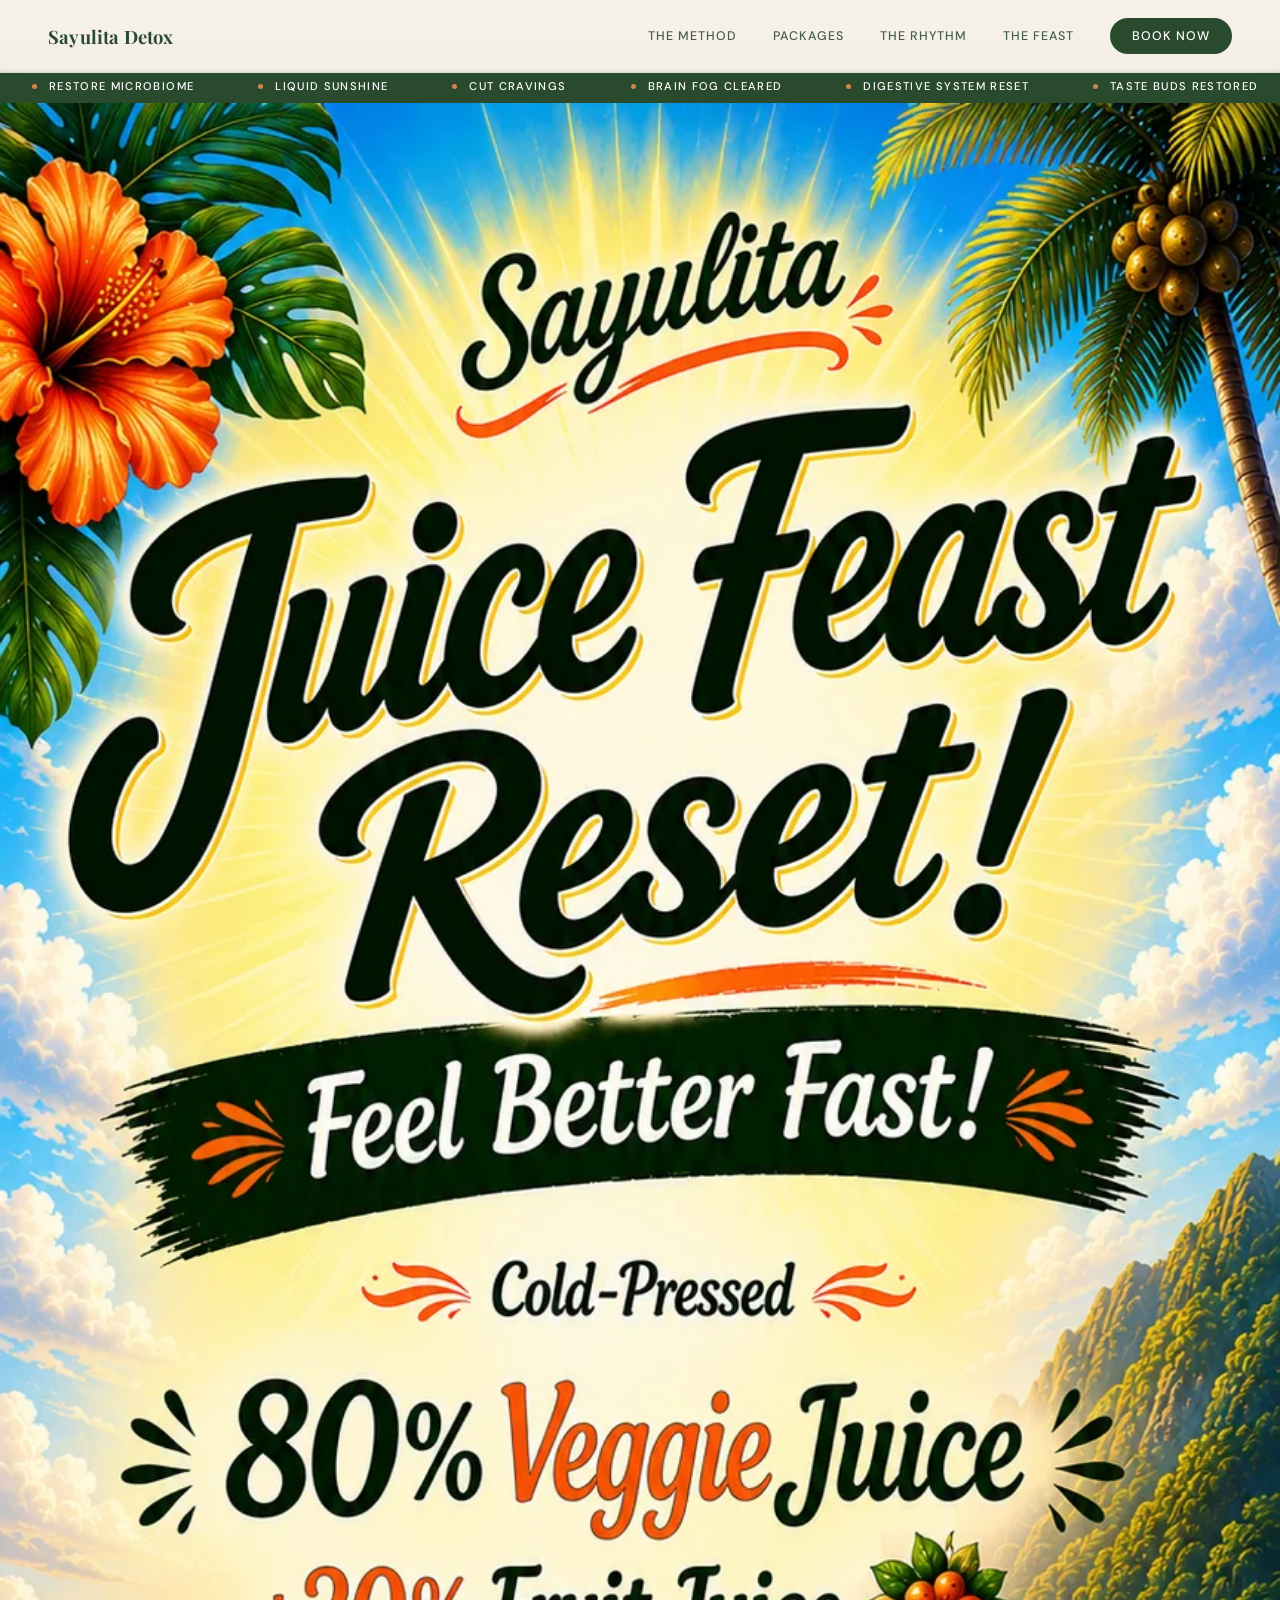
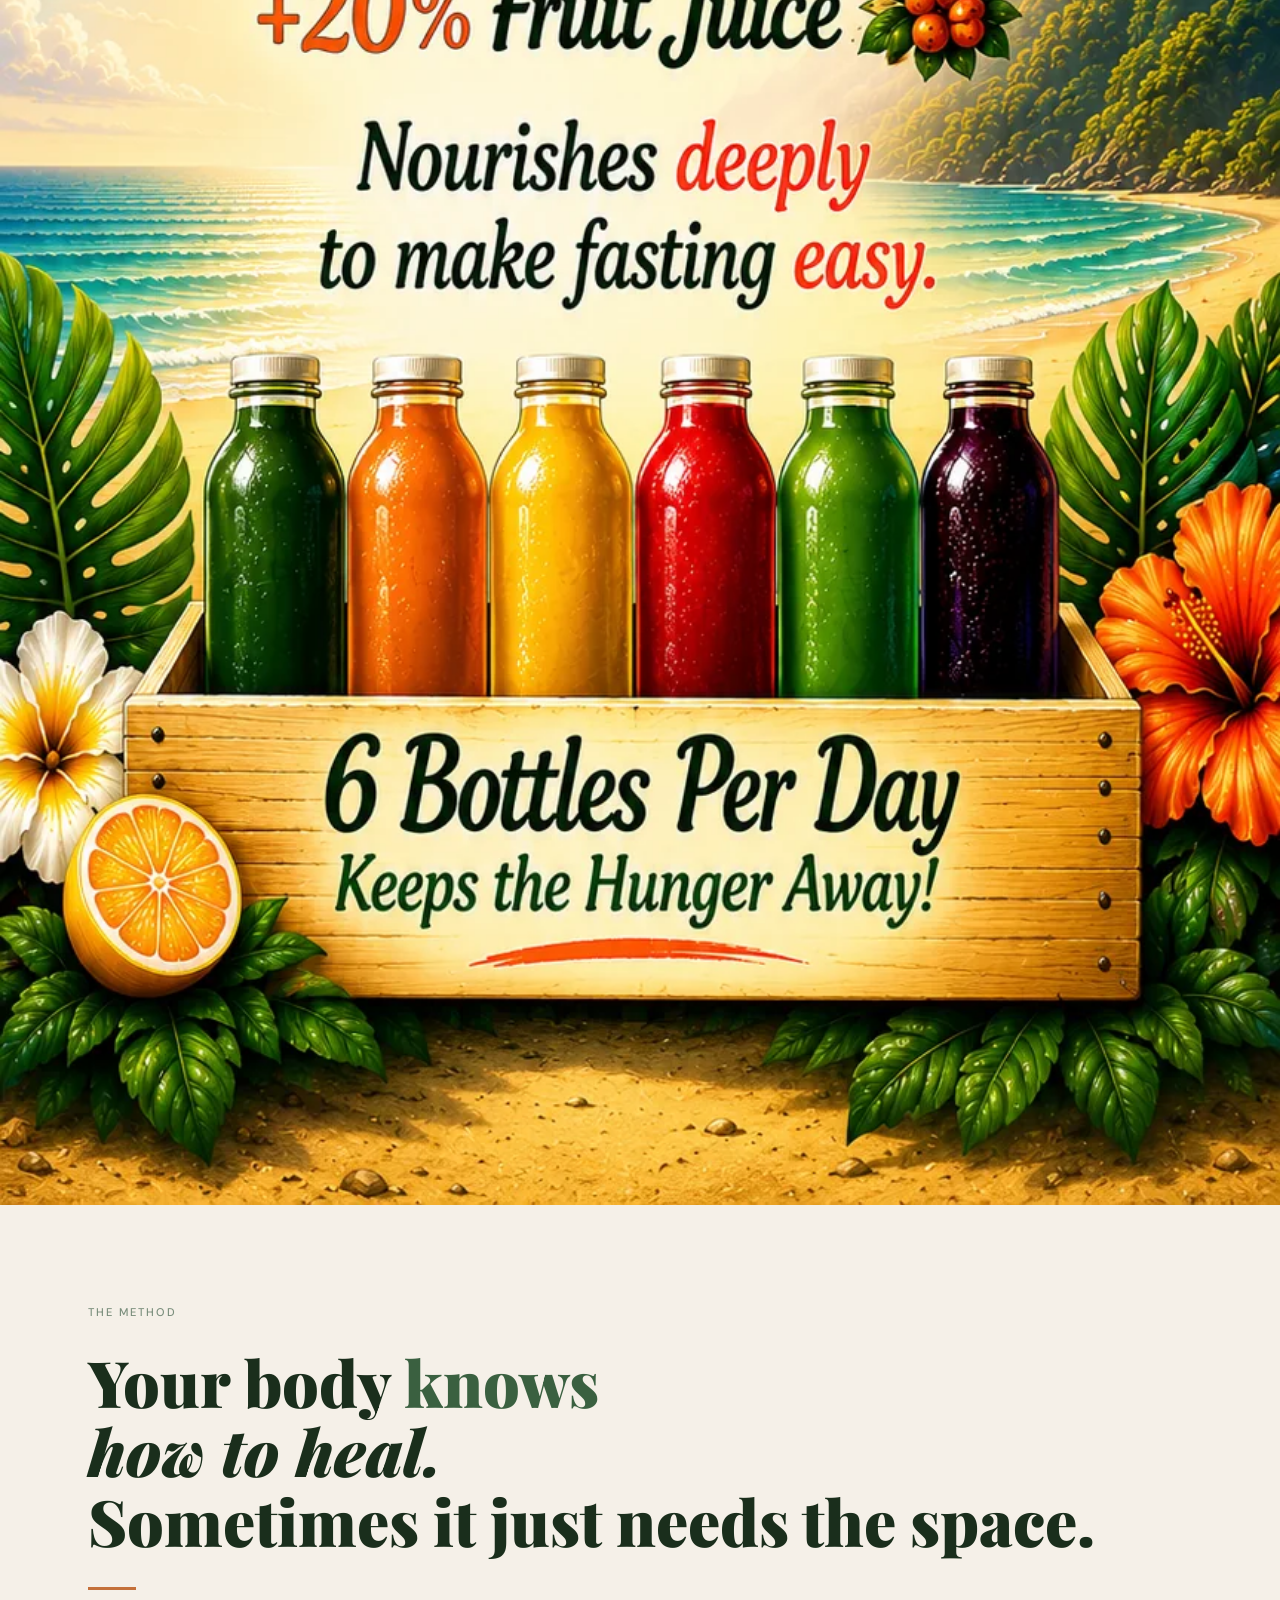
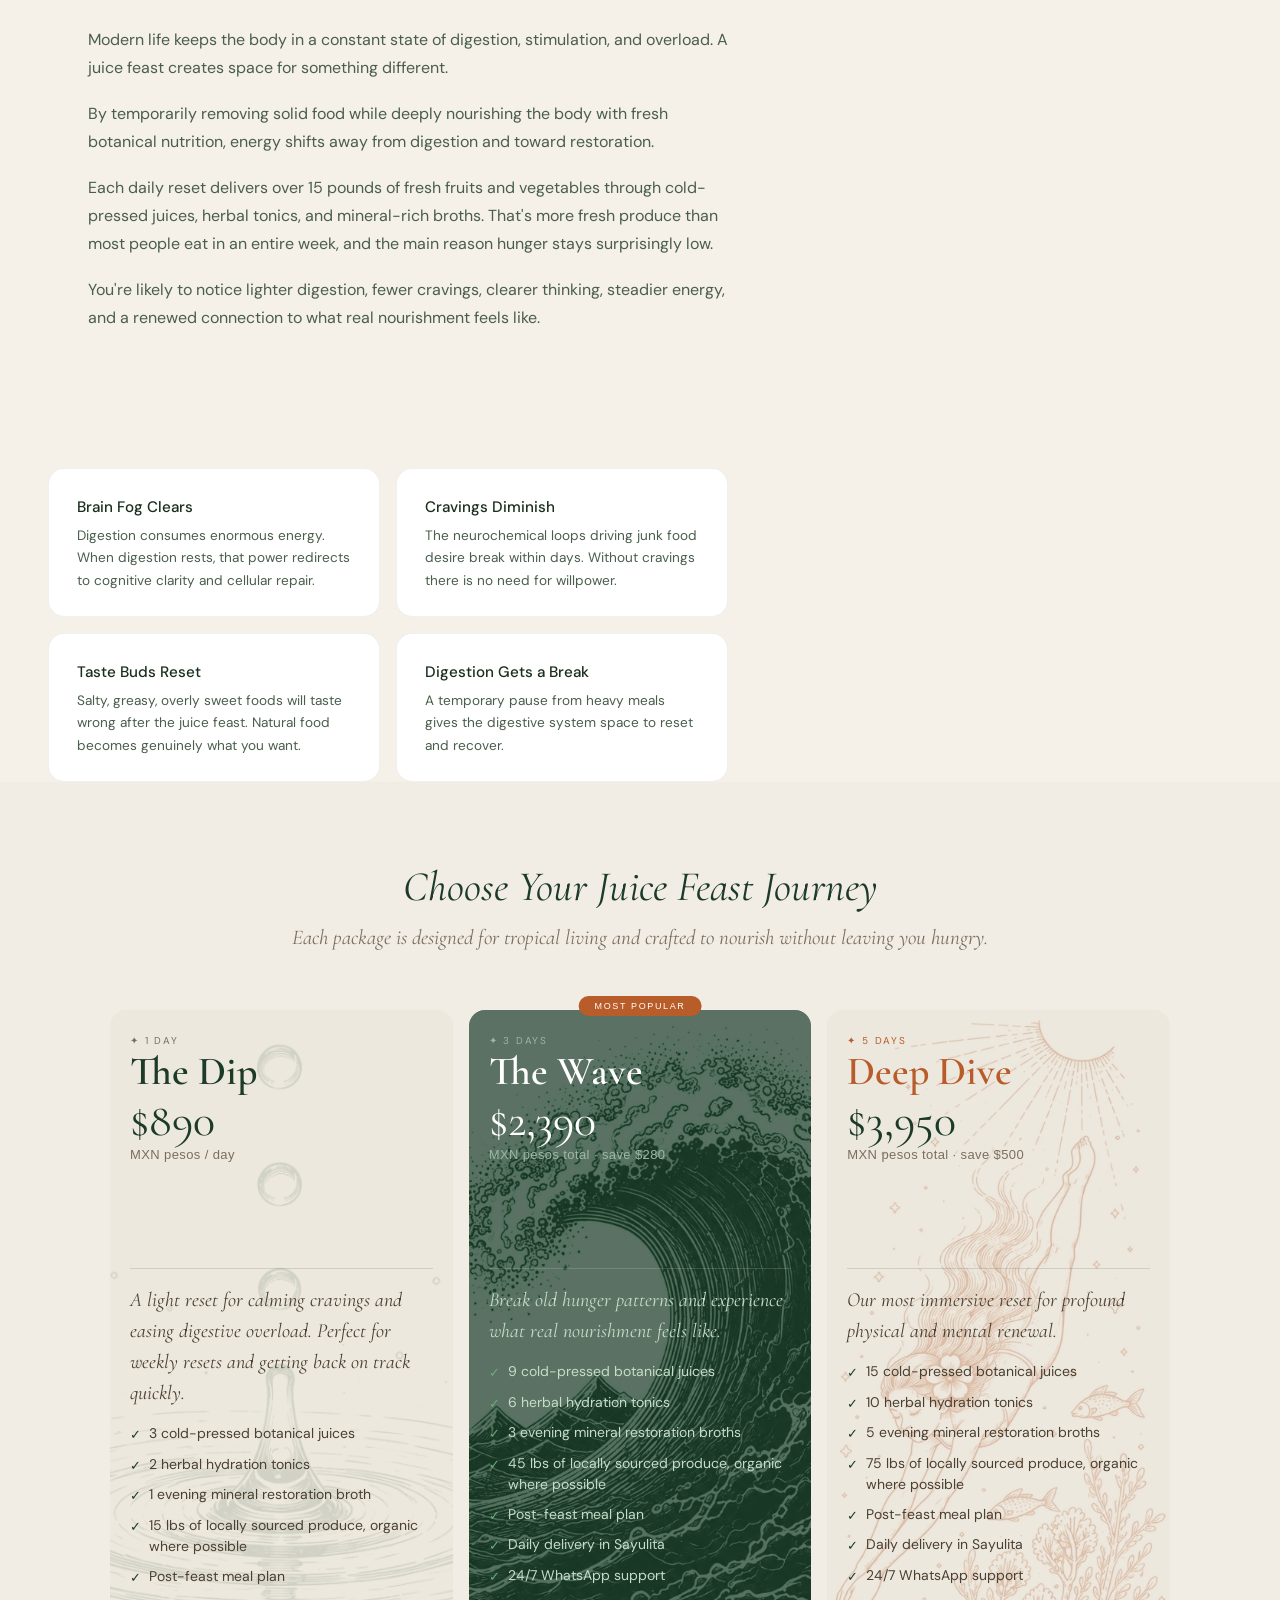
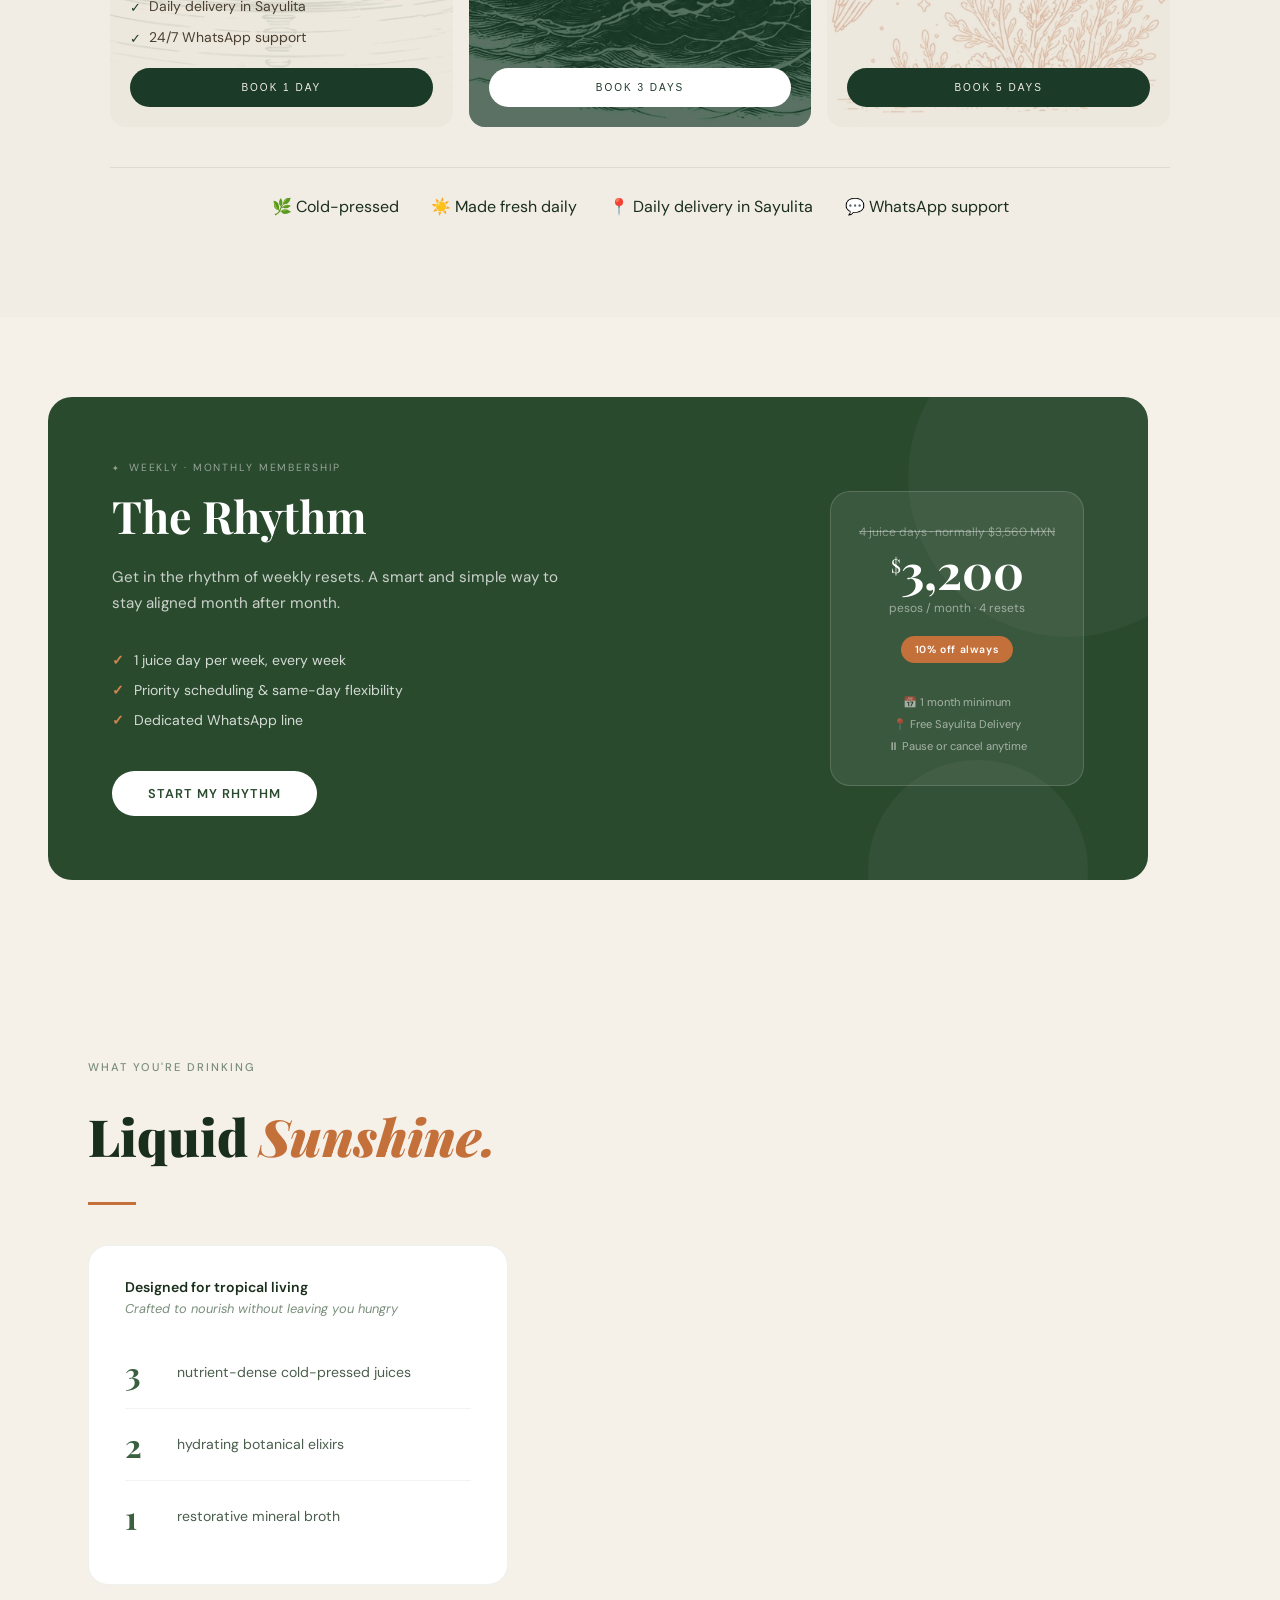
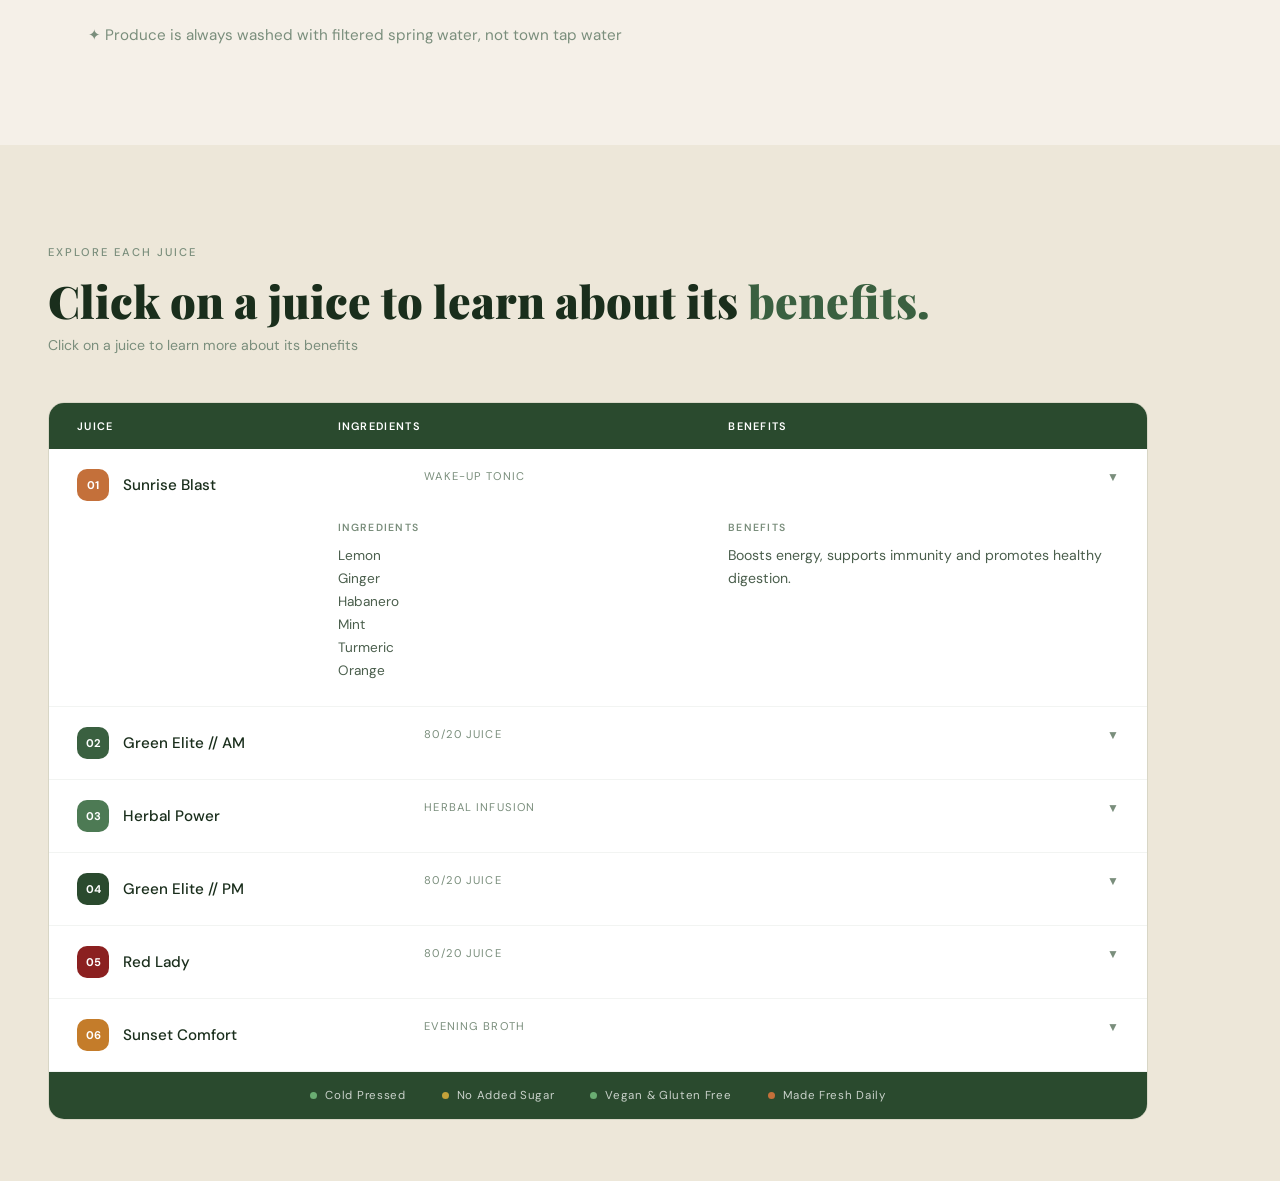
==== commit f82e445d: "Add files via upload" ====
--- a/index.html
+++ b/index.html
@@ -1066,7 +1066,7 @@
   <!-- HERO BANNER -->
   <div class="hero-banner">
     <picture>
-      <source media="(max-width: 768px)" srcset="mobile-final WEBP.webp" />
+      <source media="(max-width: 768px)" srcset="mobile-final.webp" />
       <img src="Banner_Final_WEBP.webp" alt="Sayulita Juice Feast Reset. Feel Better Fast. Cold-Pressed 80% Veggie + 20% Fruit Juice. 6 Bottles Per Day." />
     </picture>
   </div>
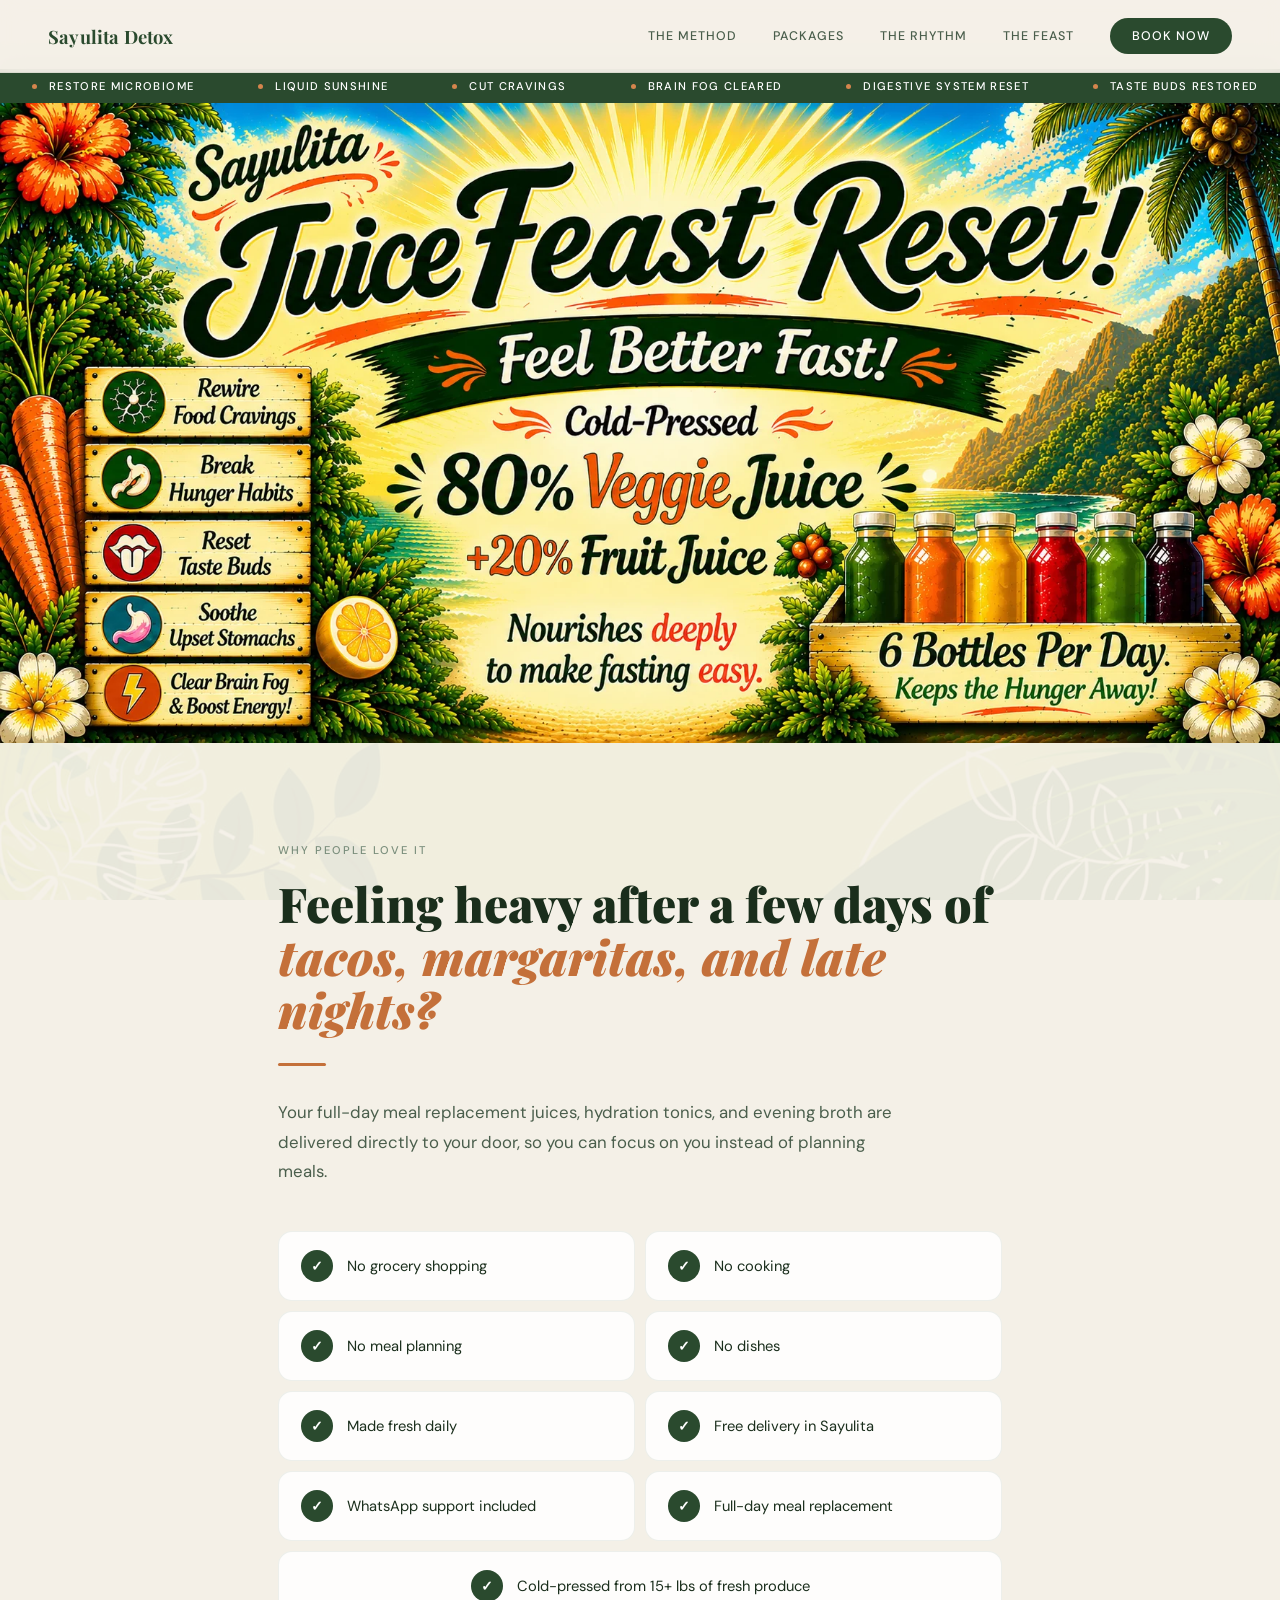
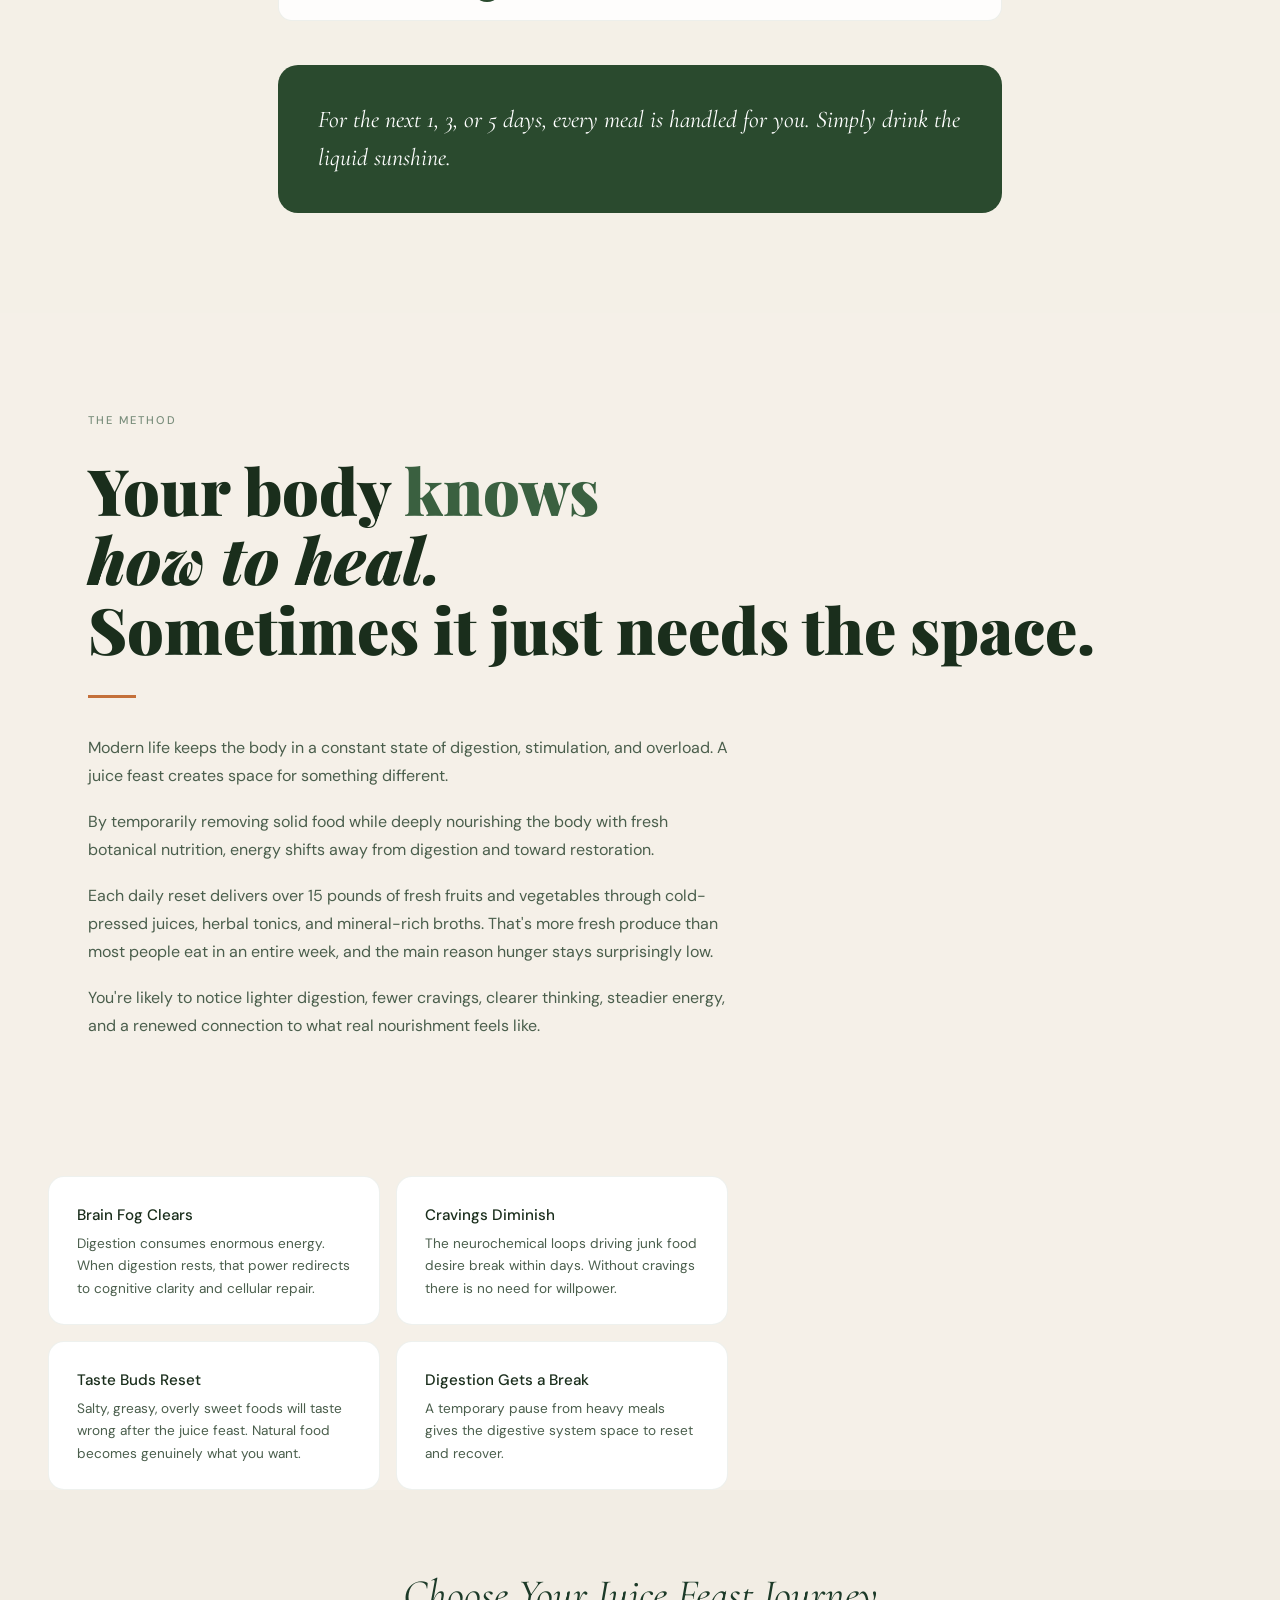
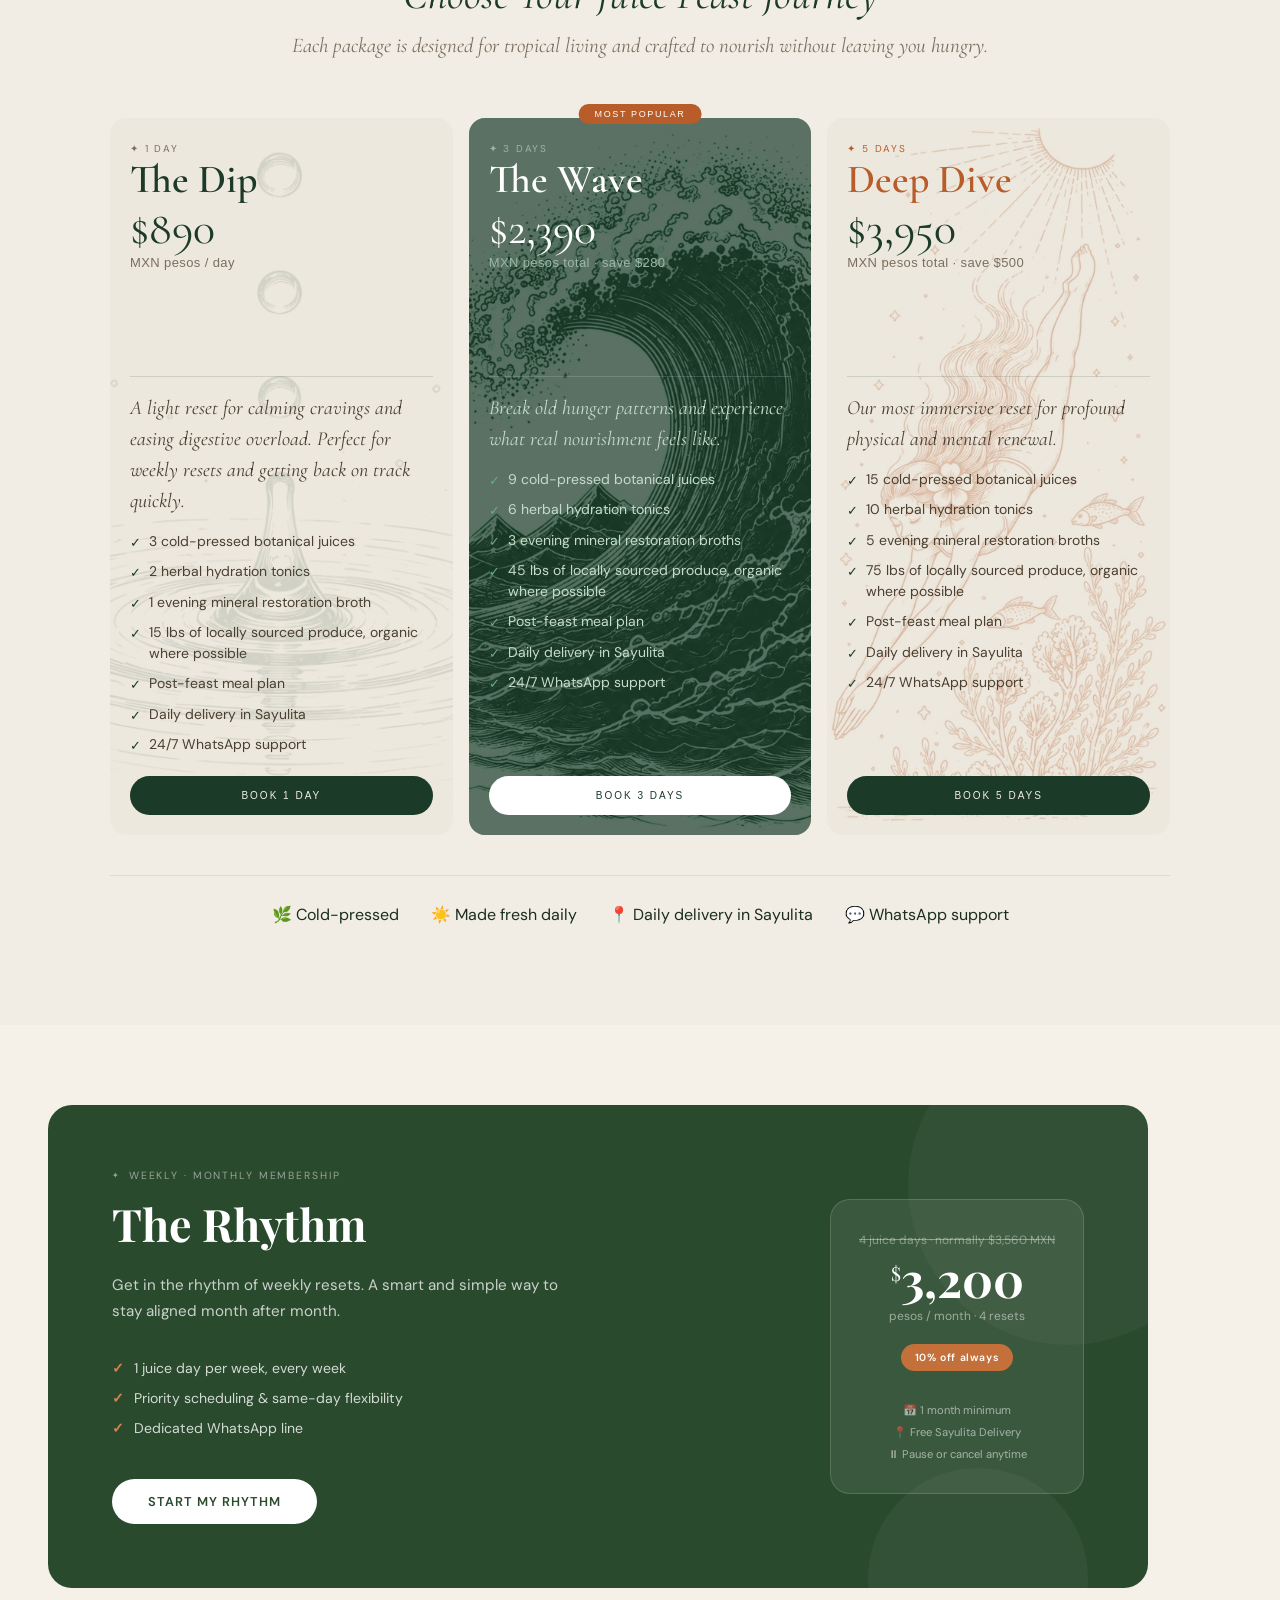
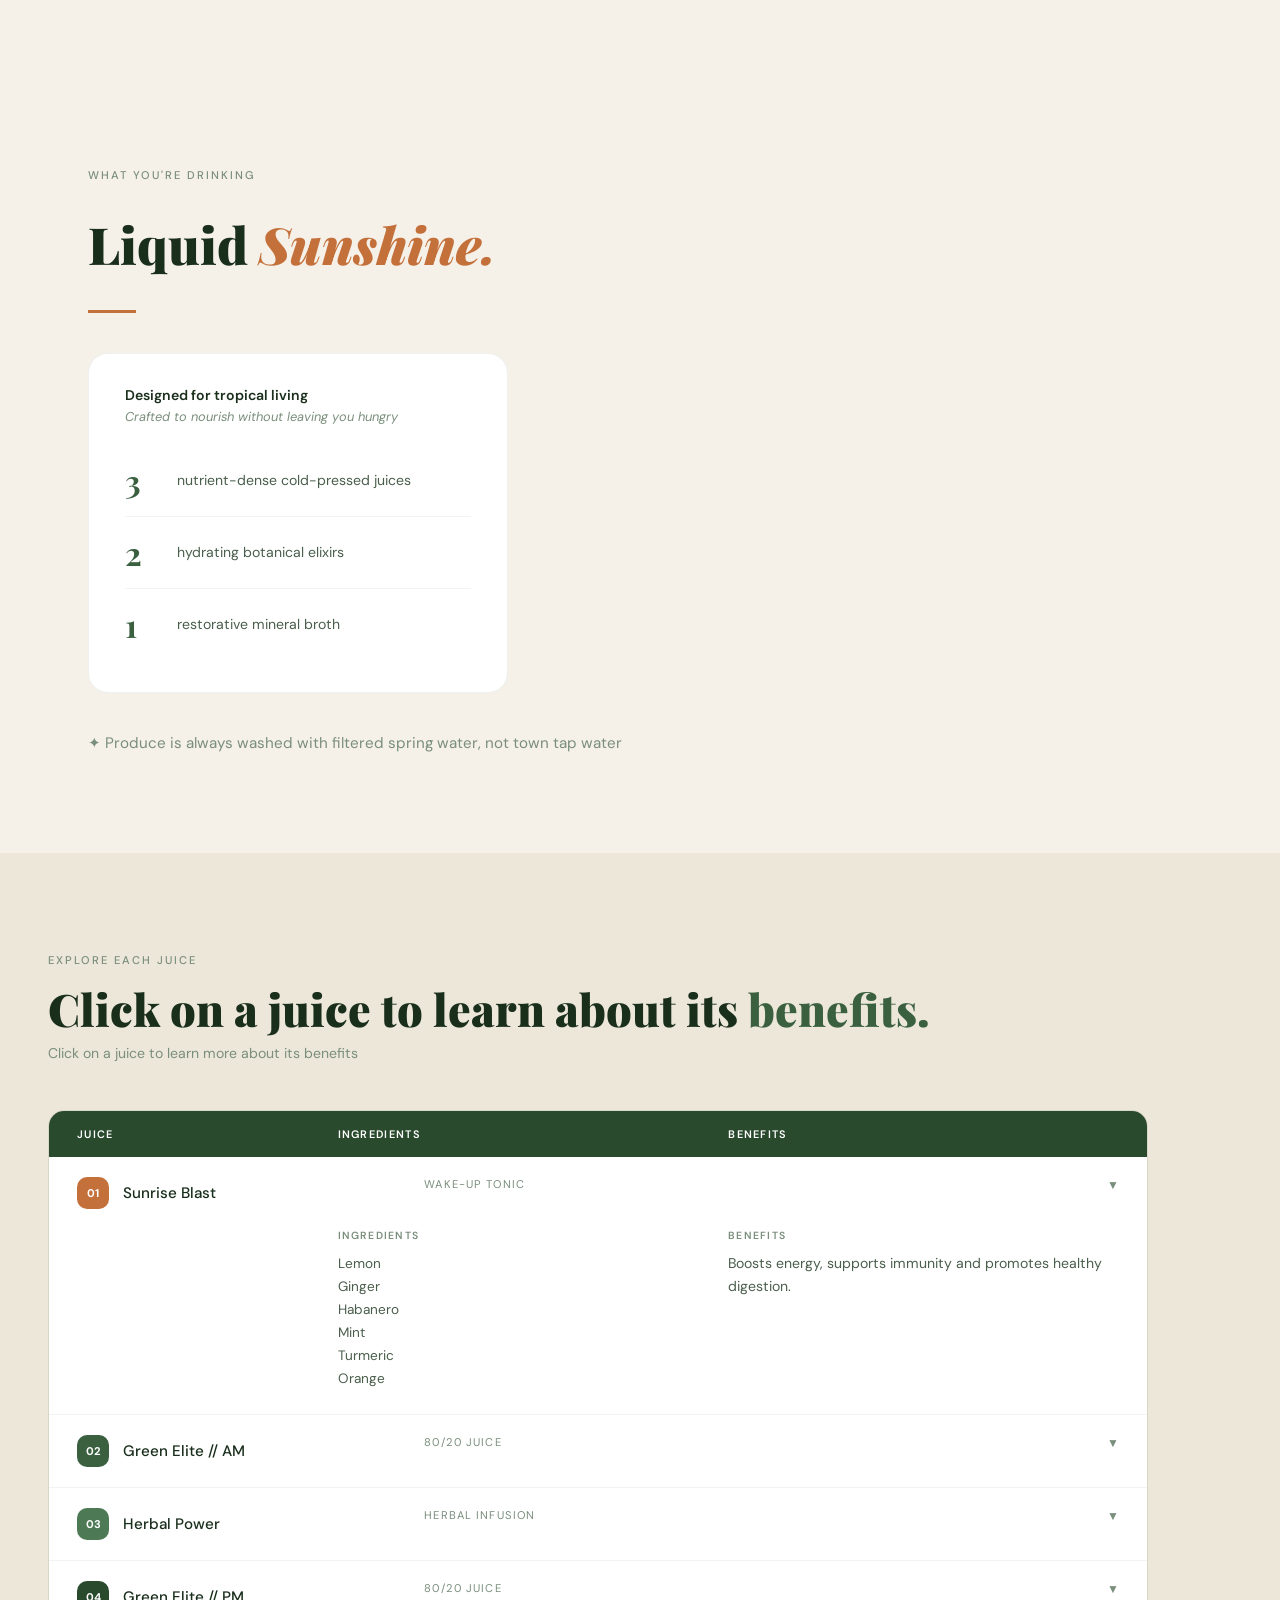
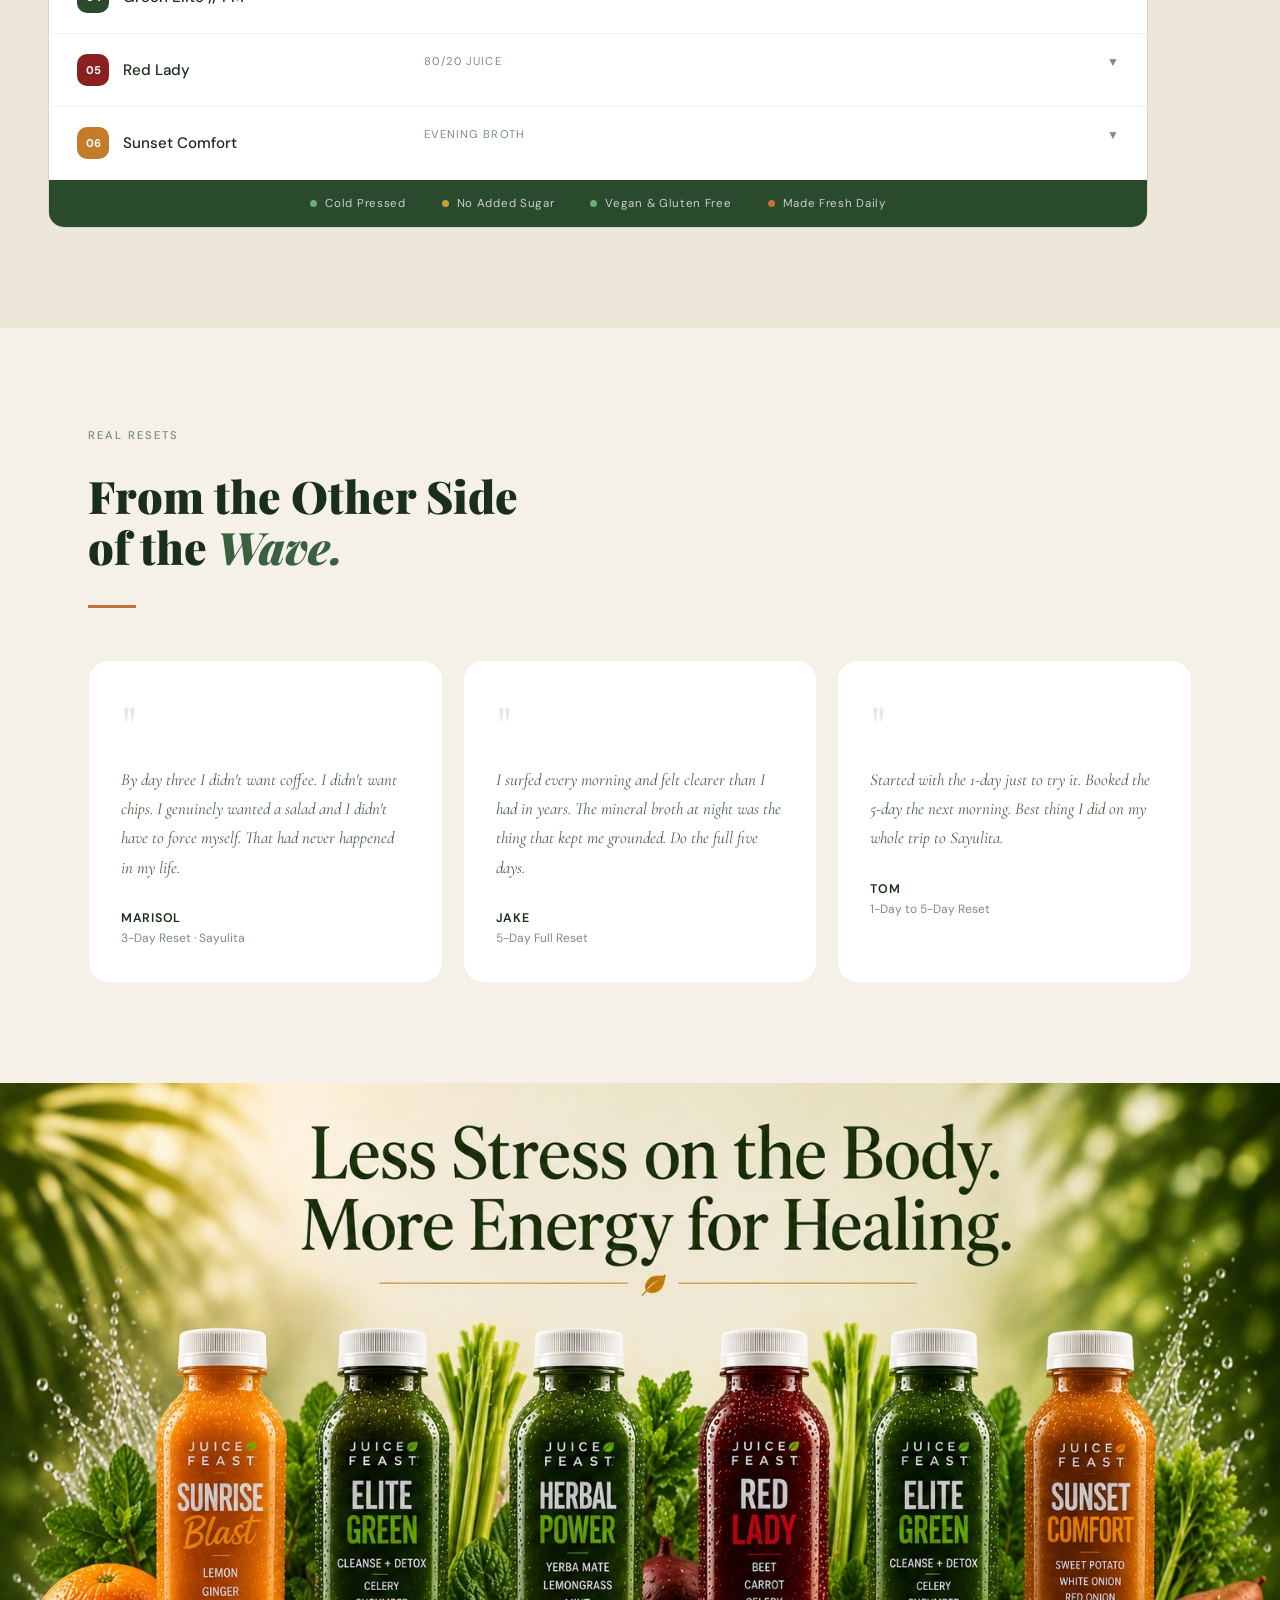
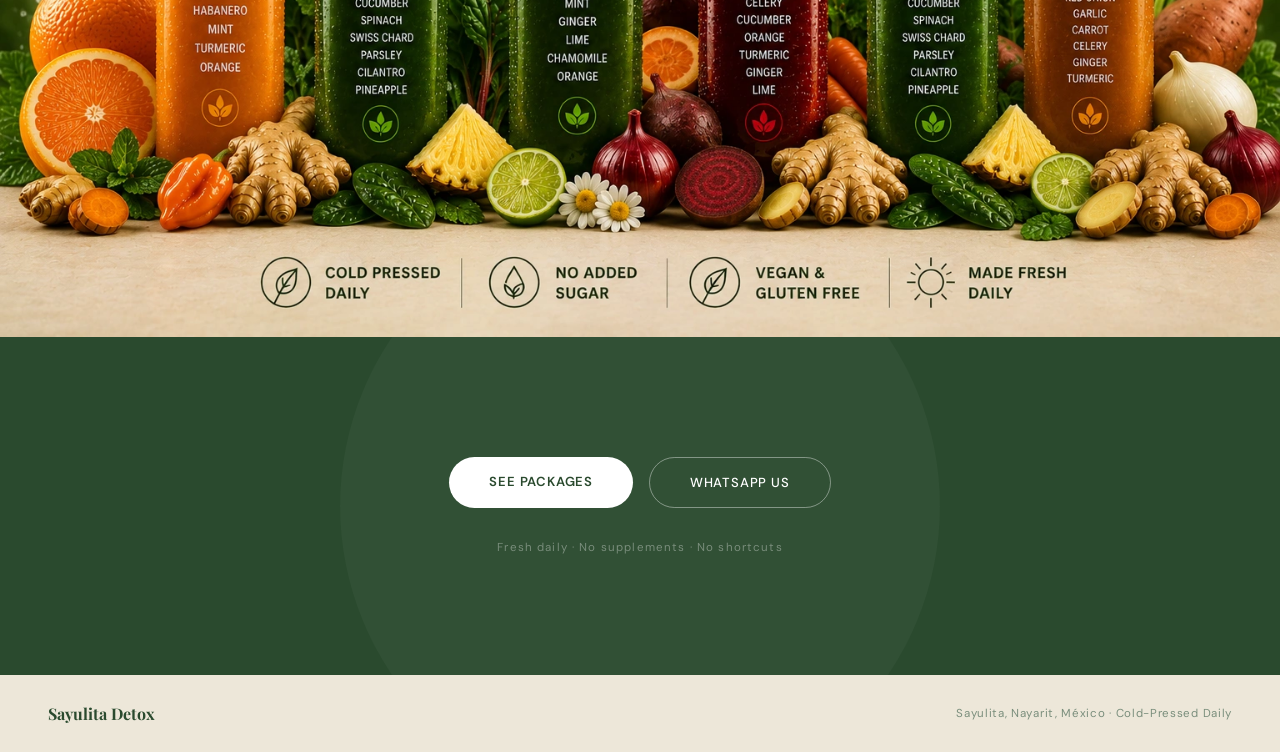
==== commit fed0e700: "Add files via upload" ====
--- a/index.html
+++ b/index.html
@@ -851,7 +851,6 @@
 
     /* ── HERO BANNER ── */
     .hero-banner { width: 100%; display: block; line-height: 0; }
-    .hero-banner picture { display: block; width: 100%; }
     .hero-banner img { width: 100%; height: auto; display: block; }
 
 
@@ -1065,11 +1064,33 @@
 
   <!-- HERO BANNER -->
   <div class="hero-banner">
-    <picture>
-      <source media="(max-width: 768px)" srcset="mobile-final.webp" />
-      <img src="Banner_Final_WEBP.webp" alt="Sayulita Juice Feast Reset. Feel Better Fast. Cold-Pressed 80% Veggie + 20% Fruit Juice. 6 Bottles Per Day." />
-    </picture>
+    <img src="Banner_Final_WEBP.webp" alt="Sayulita Juice Feast Reset. Feel Better Fast. Cold-Pressed 80% Veggie + 20% Fruit Juice. 6 Bottles Per Day." />
   </div>
+
+  <!-- CONVENIENCE SECTION -->
+  <section style="background-color:#f5f0e8;background-image:url('[data-uri]');background-attachment:fixed;background-size:cover;background-position:center;position:relative;">
+    <div style="position:absolute;inset:0;background:rgba(245,240,232,0.93);"></div>
+    <div style="max-width:820px;margin:0 auto;padding:100px 48px;position:relative;z-index:1;" class="fade-up">
+      <p style="font-size:0.7rem;font-weight:500;letter-spacing:0.18em;text-transform:uppercase;color:#7a8e7c;margin-bottom:20px;">Why people love it</p>
+      <h2 style="font-family:'Playfair Display',serif;font-size:clamp(2.2rem,4vw,3rem);font-weight:900;line-height:1.1;color:#1a2e1c;margin-bottom:8px;">Feeling heavy after a few days of<br><em style="color:#c4703a;font-style:italic;">tacos, margaritas, and late nights?</em></h2>
+      <div style="width:48px;height:3px;background:#c4703a;margin:28px 0 32px;border-radius:2px;"></div>
+      <p style="font-size:1.05rem;line-height:1.75;color:#4a5e4c;margin-bottom:44px;max-width:620px;">Your full-day meal replacement juices, hydration tonics, and evening broth are delivered directly to your door, so you can focus on you instead of planning meals.</p>
+      <div style="display:grid;grid-template-columns:1fr 1fr;gap:10px;margin-bottom:44px;">
+        <div style="background:rgba(255,255,255,0.85);border:1px solid rgba(42,74,46,0.08);border-radius:14px;padding:18px 22px;display:flex;align-items:center;gap:14px;"><div style="width:32px;height:32px;border-radius:50%;background:#2a4a2e;display:flex;align-items:center;justify-content:center;flex-shrink:0;color:#fff;font-size:14px;font-weight:700;">&#10003;</div><span style="font-size:0.92rem;color:#1a2e1c;">No grocery shopping</span></div>
+        <div style="background:rgba(255,255,255,0.85);border:1px solid rgba(42,74,46,0.08);border-radius:14px;padding:18px 22px;display:flex;align-items:center;gap:14px;"><div style="width:32px;height:32px;border-radius:50%;background:#2a4a2e;display:flex;align-items:center;justify-content:center;flex-shrink:0;color:#fff;font-size:14px;font-weight:700;">&#10003;</div><span style="font-size:0.92rem;color:#1a2e1c;">No cooking</span></div>
+        <div style="background:rgba(255,255,255,0.85);border:1px solid rgba(42,74,46,0.08);border-radius:14px;padding:18px 22px;display:flex;align-items:center;gap:14px;"><div style="width:32px;height:32px;border-radius:50%;background:#2a4a2e;display:flex;align-items:center;justify-content:center;flex-shrink:0;color:#fff;font-size:14px;font-weight:700;">&#10003;</div><span style="font-size:0.92rem;color:#1a2e1c;">No meal planning</span></div>
+        <div style="background:rgba(255,255,255,0.85);border:1px solid rgba(42,74,46,0.08);border-radius:14px;padding:18px 22px;display:flex;align-items:center;gap:14px;"><div style="width:32px;height:32px;border-radius:50%;background:#2a4a2e;display:flex;align-items:center;justify-content:center;flex-shrink:0;color:#fff;font-size:14px;font-weight:700;">&#10003;</div><span style="font-size:0.92rem;color:#1a2e1c;">No dishes</span></div>
+        <div style="background:rgba(255,255,255,0.85);border:1px solid rgba(42,74,46,0.08);border-radius:14px;padding:18px 22px;display:flex;align-items:center;gap:14px;"><div style="width:32px;height:32px;border-radius:50%;background:#2a4a2e;display:flex;align-items:center;justify-content:center;flex-shrink:0;color:#fff;font-size:14px;font-weight:700;">&#10003;</div><span style="font-size:0.92rem;color:#1a2e1c;">Made fresh daily</span></div>
+        <div style="background:rgba(255,255,255,0.85);border:1px solid rgba(42,74,46,0.08);border-radius:14px;padding:18px 22px;display:flex;align-items:center;gap:14px;"><div style="width:32px;height:32px;border-radius:50%;background:#2a4a2e;display:flex;align-items:center;justify-content:center;flex-shrink:0;color:#fff;font-size:14px;font-weight:700;">&#10003;</div><span style="font-size:0.92rem;color:#1a2e1c;">Free delivery in Sayulita</span></div>
+        <div style="background:rgba(255,255,255,0.85);border:1px solid rgba(42,74,46,0.08);border-radius:14px;padding:18px 22px;display:flex;align-items:center;gap:14px;"><div style="width:32px;height:32px;border-radius:50%;background:#2a4a2e;display:flex;align-items:center;justify-content:center;flex-shrink:0;color:#fff;font-size:14px;font-weight:700;">&#10003;</div><span style="font-size:0.92rem;color:#1a2e1c;">WhatsApp support included</span></div>
+        <div style="background:rgba(255,255,255,0.85);border:1px solid rgba(42,74,46,0.08);border-radius:14px;padding:18px 22px;display:flex;align-items:center;gap:14px;"><div style="width:32px;height:32px;border-radius:50%;background:#2a4a2e;display:flex;align-items:center;justify-content:center;flex-shrink:0;color:#fff;font-size:14px;font-weight:700;">&#10003;</div><span style="font-size:0.92rem;color:#1a2e1c;">Full-day meal replacement</span></div>
+        <div style="grid-column:1/-1;background:rgba(255,255,255,0.85);border:1px solid rgba(42,74,46,0.08);border-radius:14px;padding:18px 22px;display:flex;align-items:center;justify-content:center;gap:14px;"><div style="width:32px;height:32px;border-radius:50%;background:#2a4a2e;display:flex;align-items:center;justify-content:center;flex-shrink:0;color:#fff;font-size:14px;font-weight:700;">&#10003;</div><span style="font-size:0.92rem;color:#1a2e1c;">Cold-pressed from 15+ lbs of fresh produce</span></div>
+      </div>
+      <div style="background:#2a4a2e;border-radius:20px;padding:36px 40px;">
+        <p style="font-family:'Cormorant Garamond',serif;font-size:1.5rem;font-style:italic;color:#fff;line-height:1.6;">For the next 1, 3, or 5 days, every meal is handled for you. Simply drink the liquid sunshine.</p>
+      </div>
+    </div>
+  </section>
 
   <!-- METHOD -->
   <section id="method">
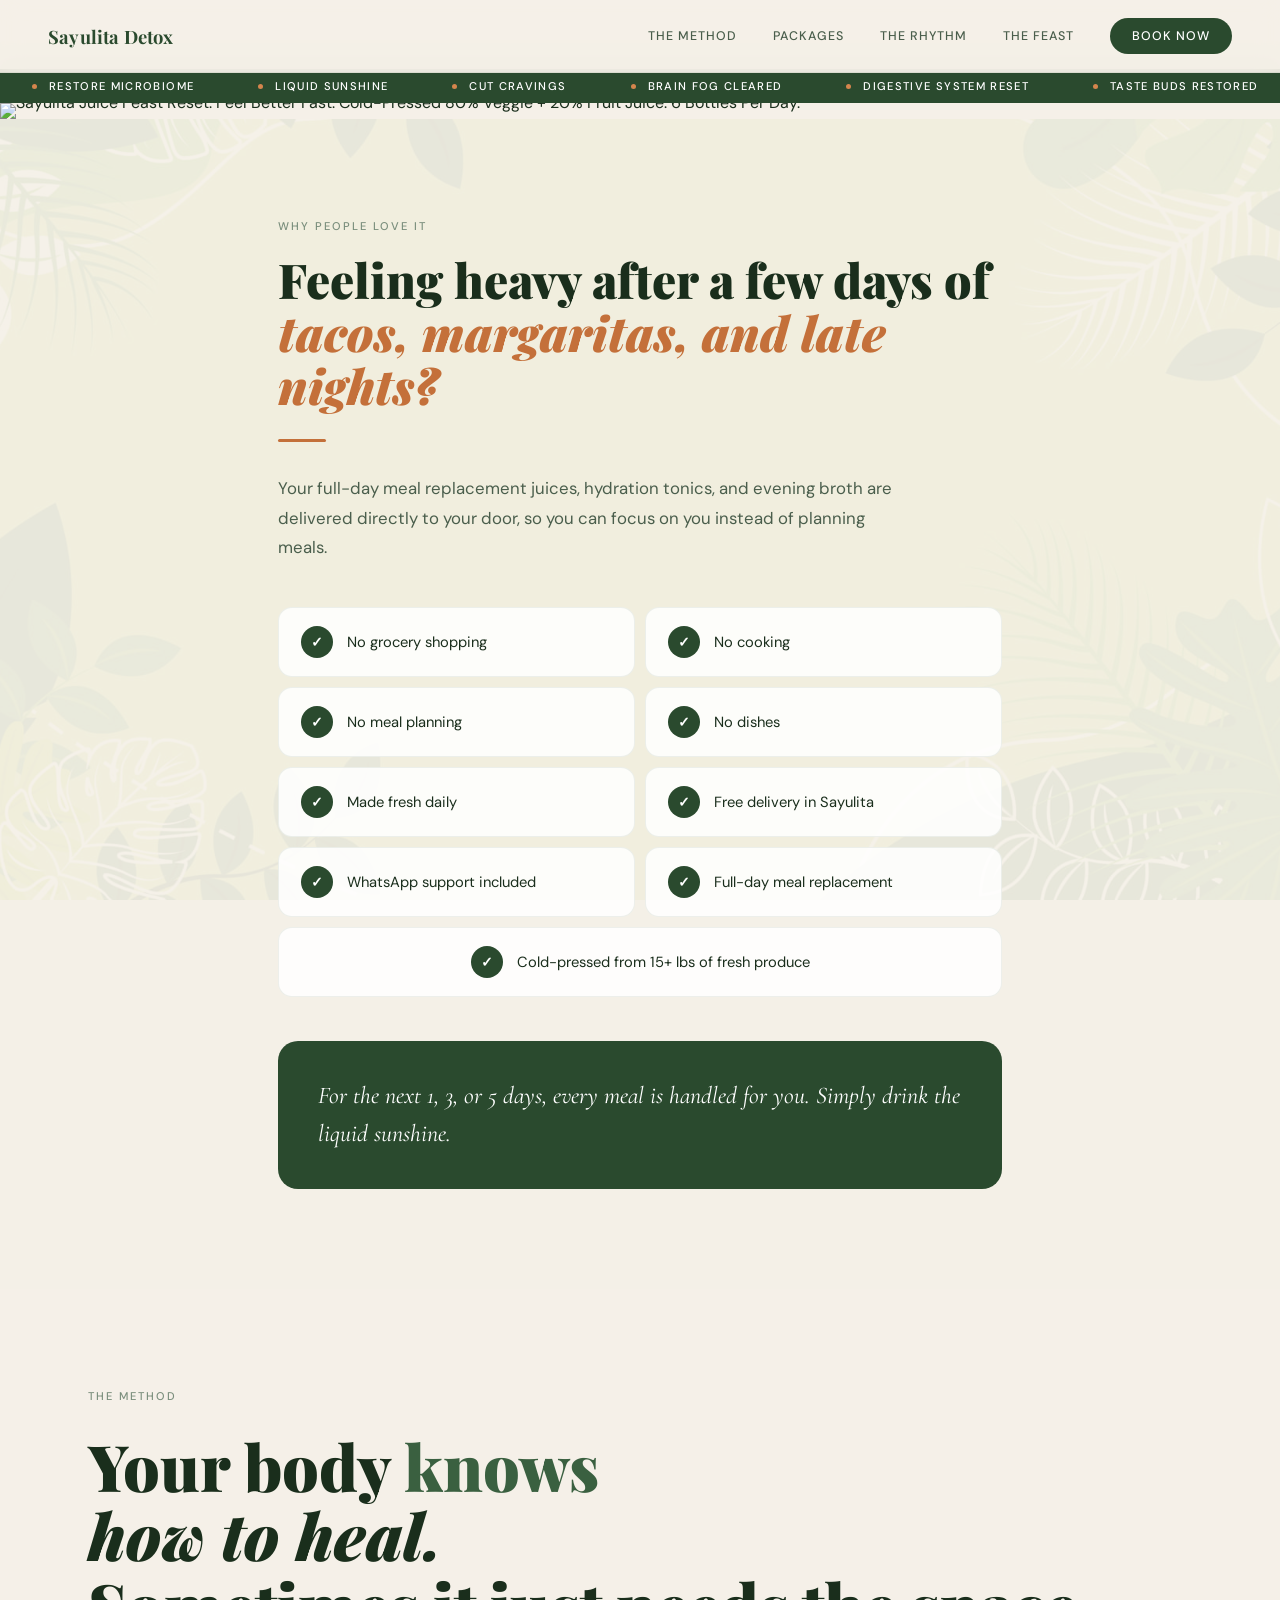
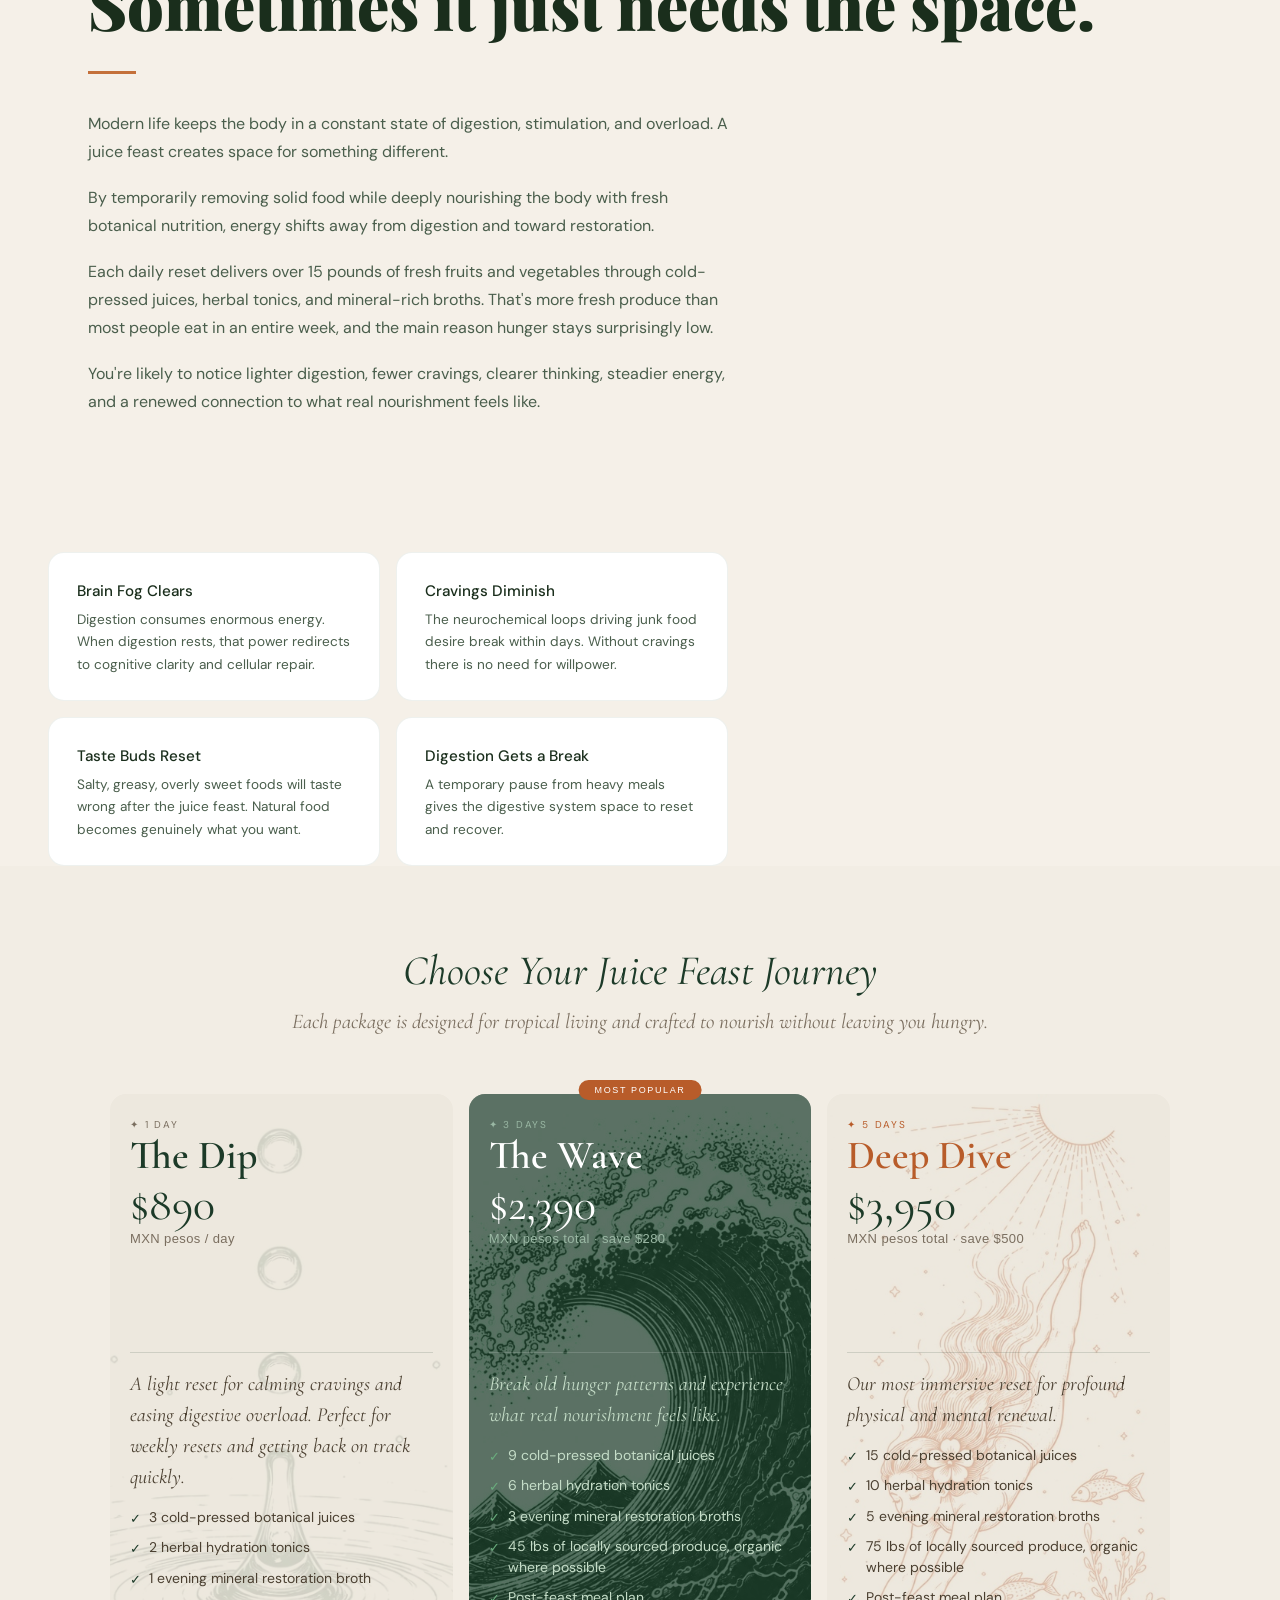
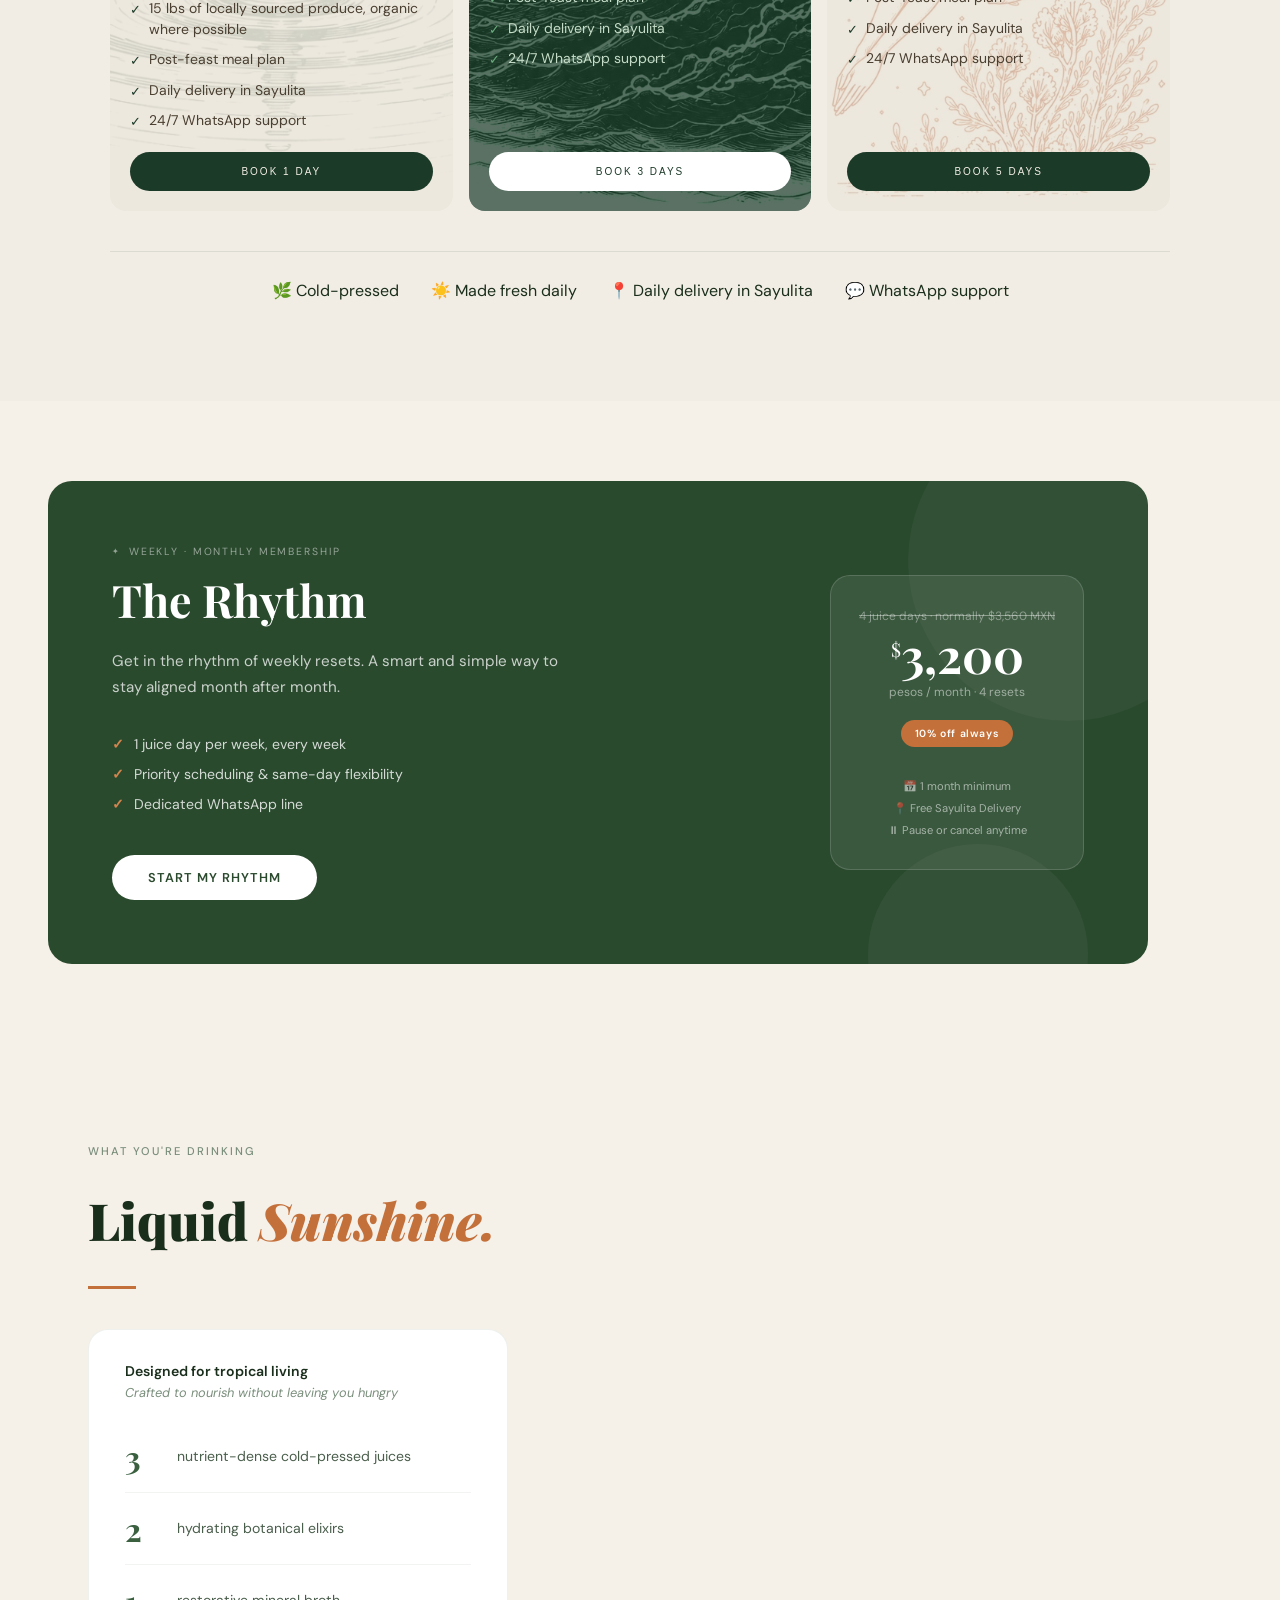
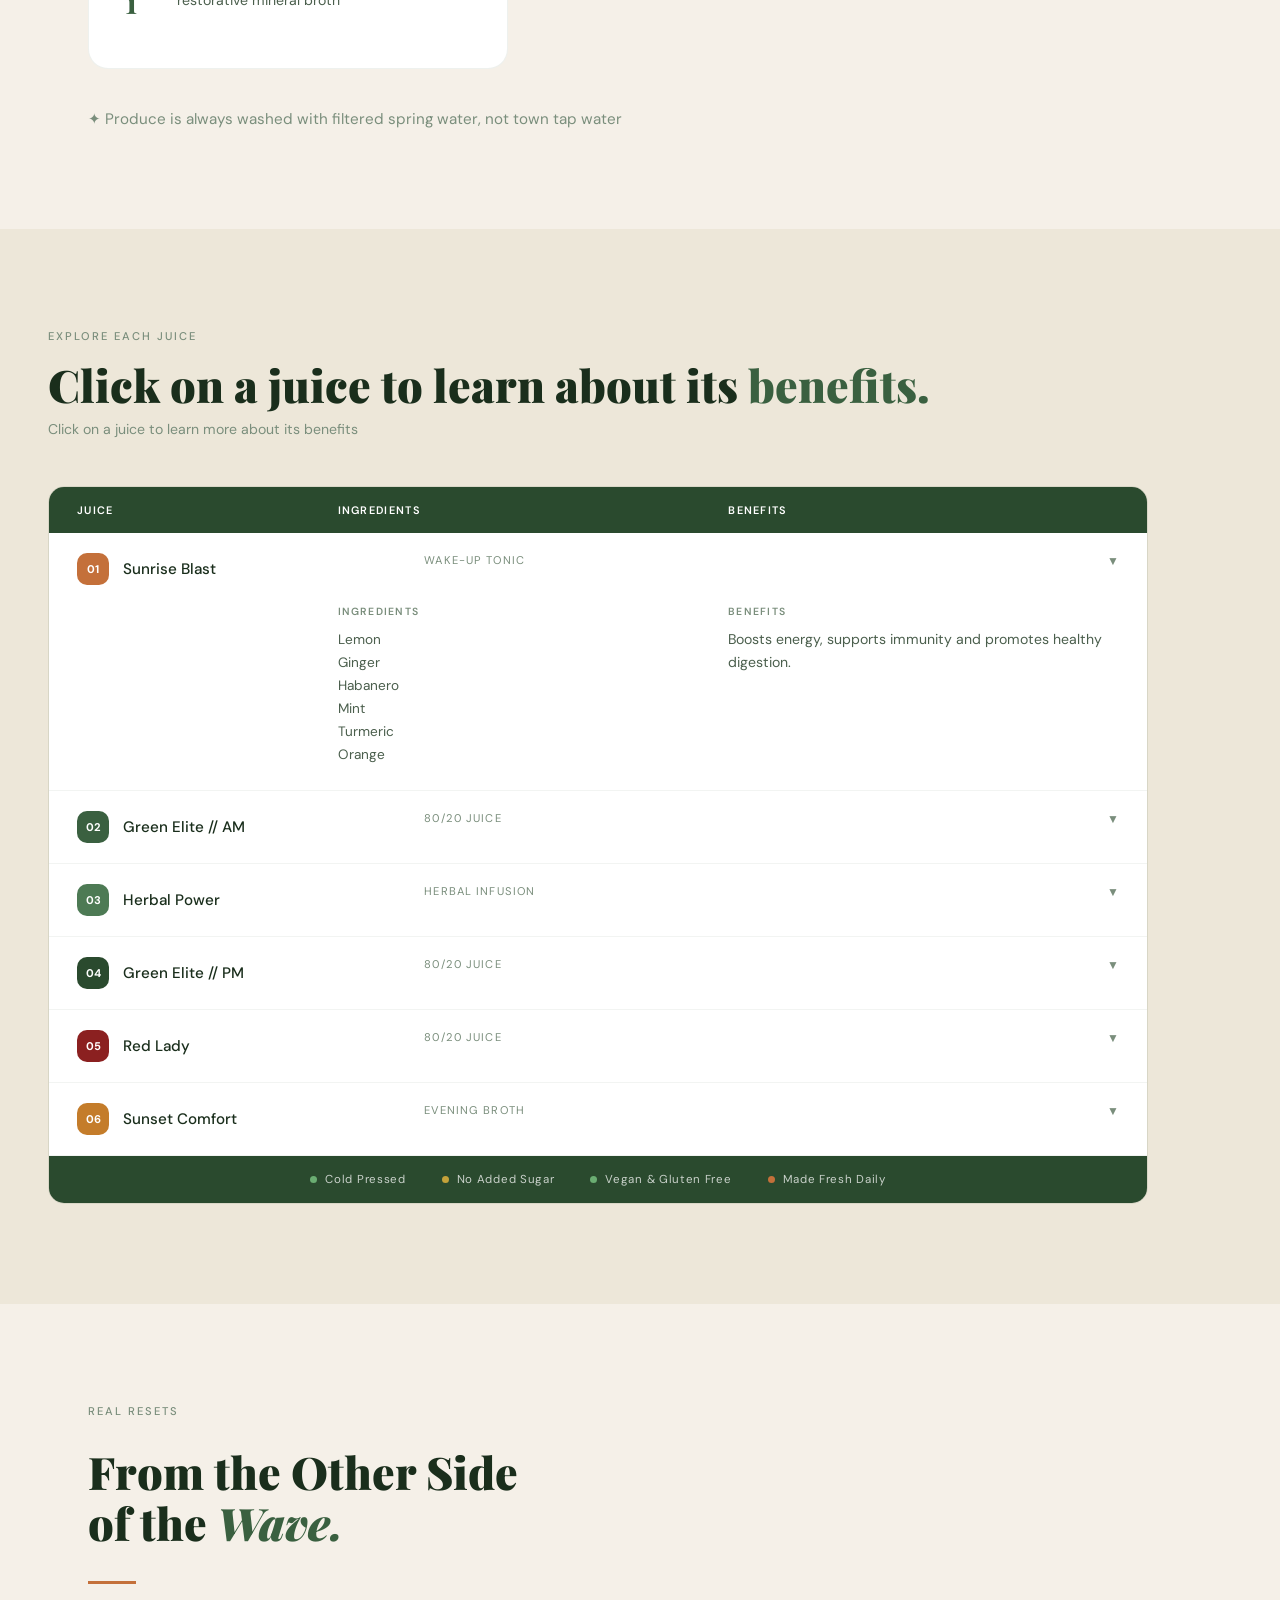
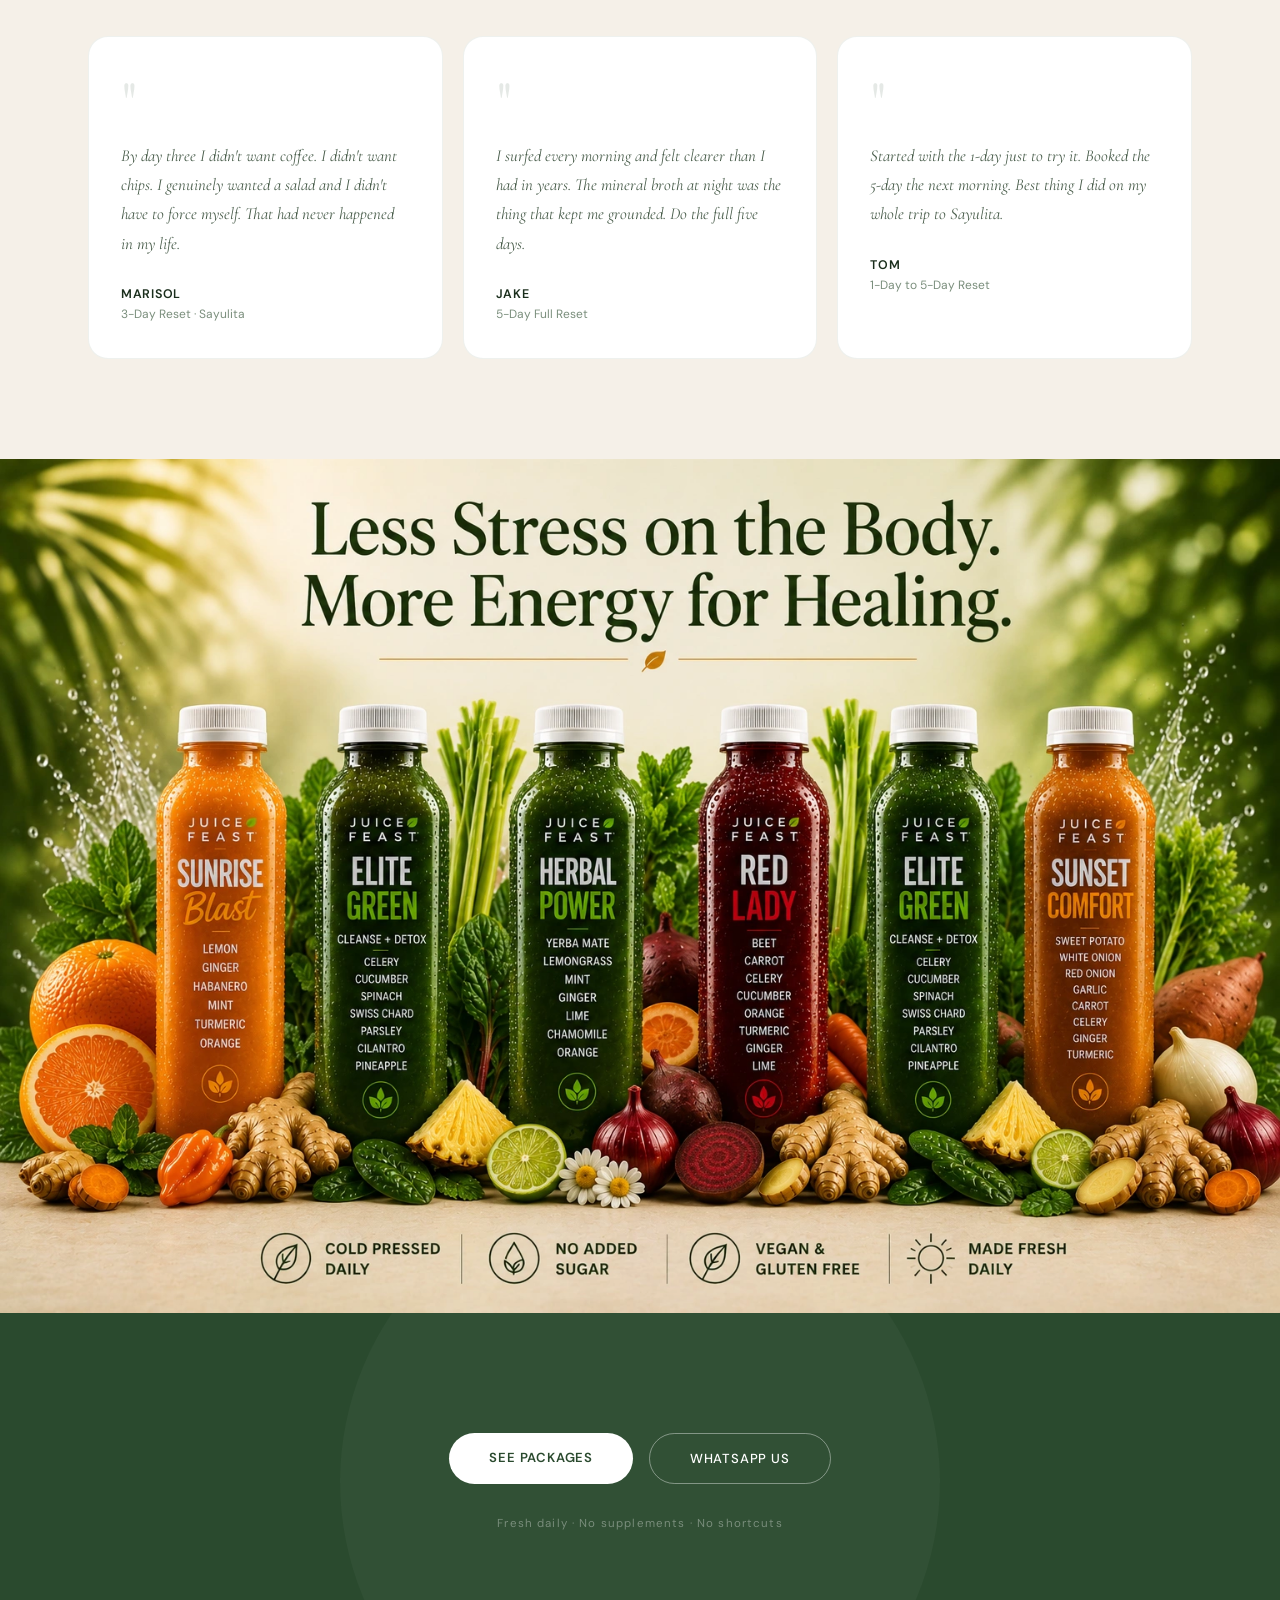
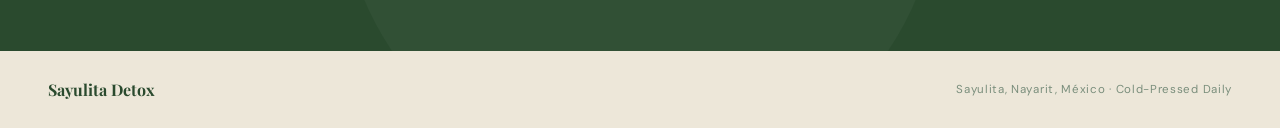
==== commit 9d3ab6f1: "Add files via upload" ====
--- a/index.html
+++ b/index.html
@@ -1064,7 +1064,7 @@
 
   <!-- HERO BANNER -->
   <div class="hero-banner">
-    <img src="Banner_Final_WEBP.webp" alt="Sayulita Juice Feast Reset. Feel Better Fast. Cold-Pressed 80% Veggie + 20% Fruit Juice. 6 Bottles Per Day." />
+    <img src="Banner_Final.png" alt="Sayulita Juice Feast Reset. Feel Better Fast. Cold-Pressed 80% Veggie + 20% Fruit Juice. 6 Bottles Per Day." />
   </div>
 
   <!-- CONVENIENCE SECTION -->
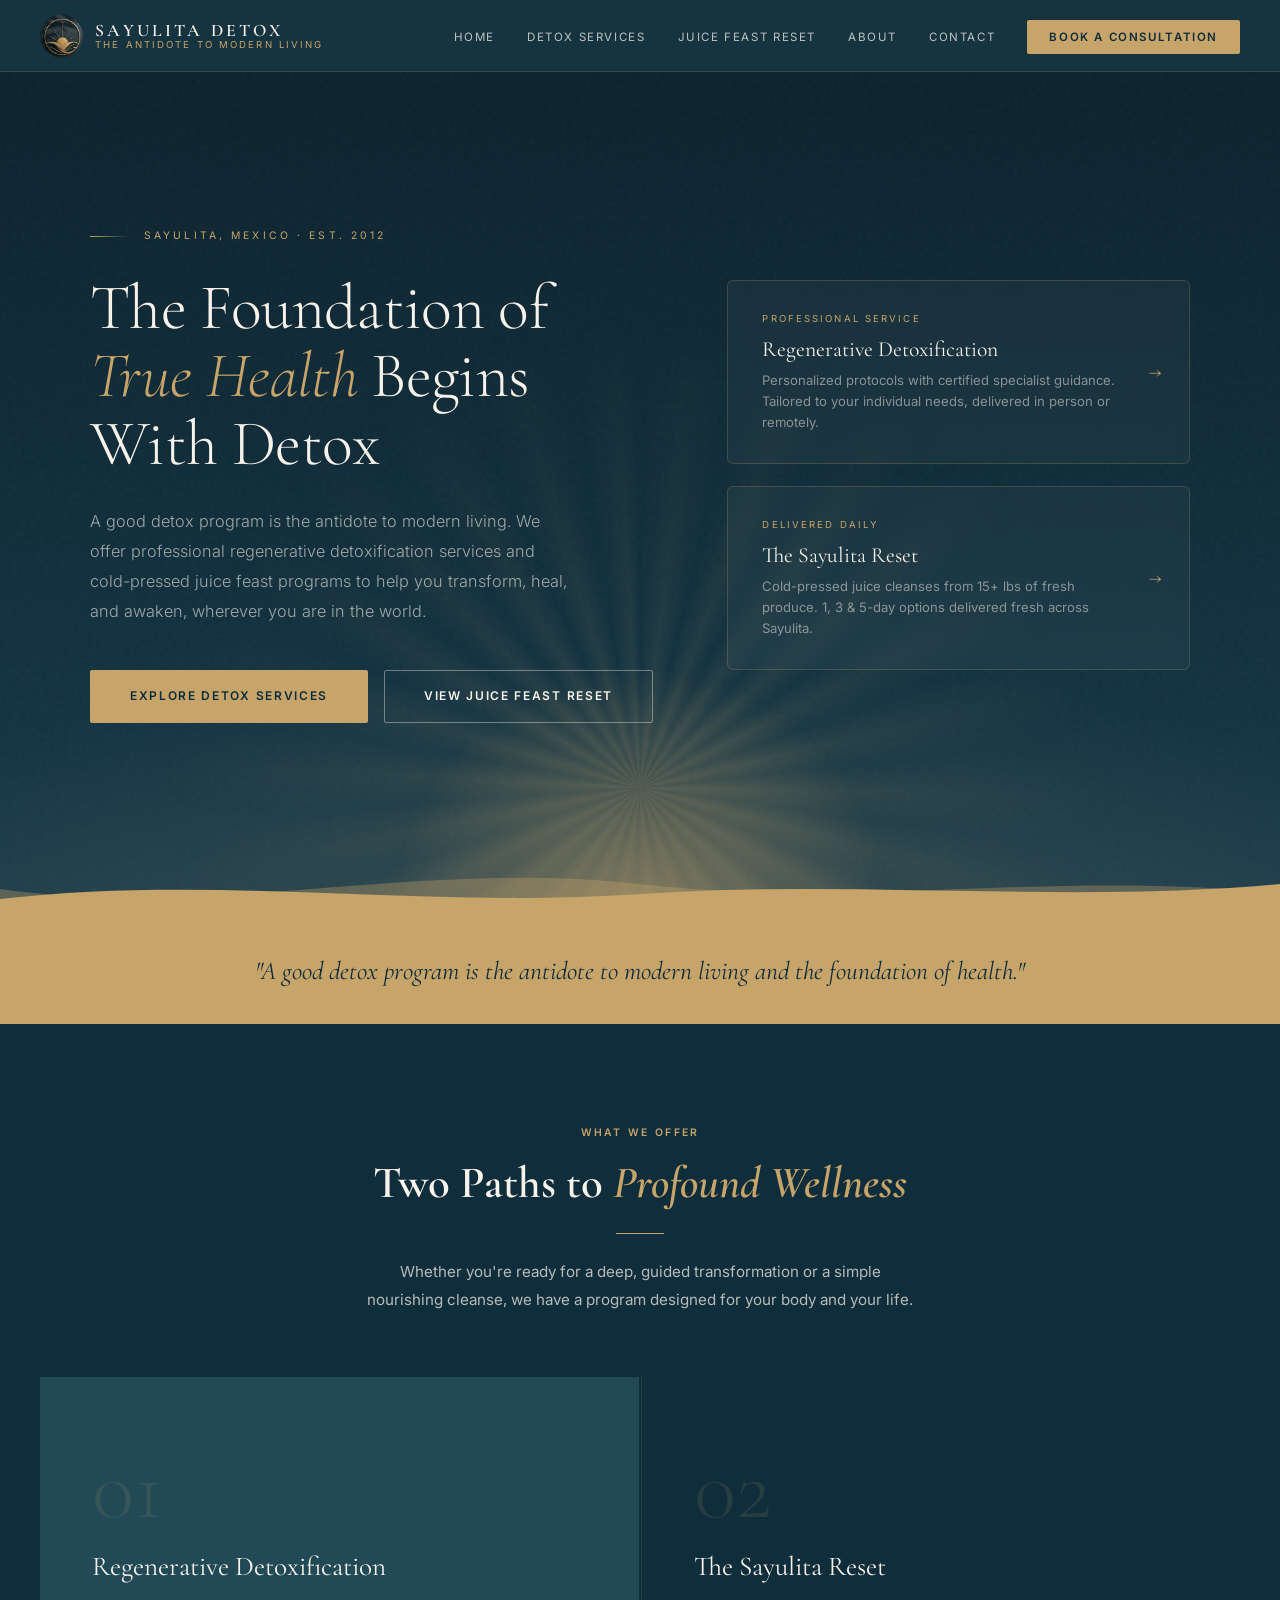
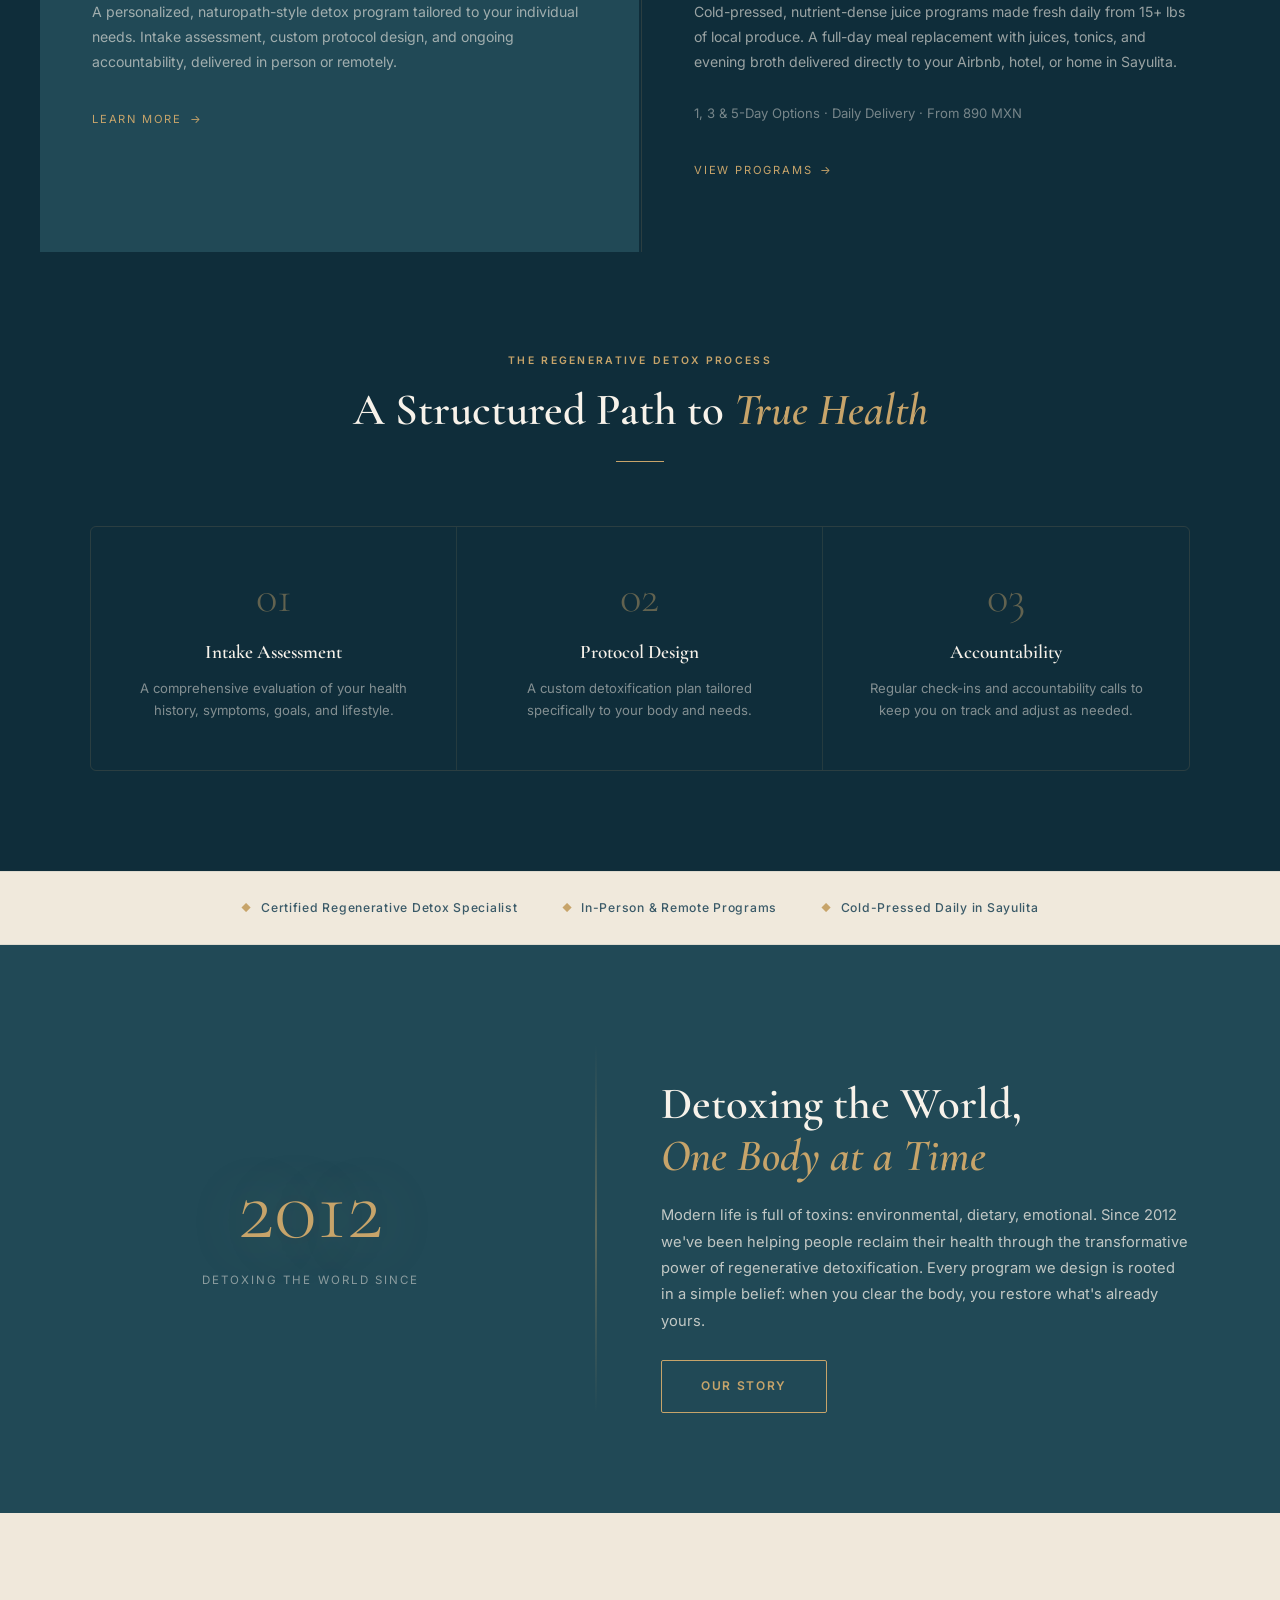
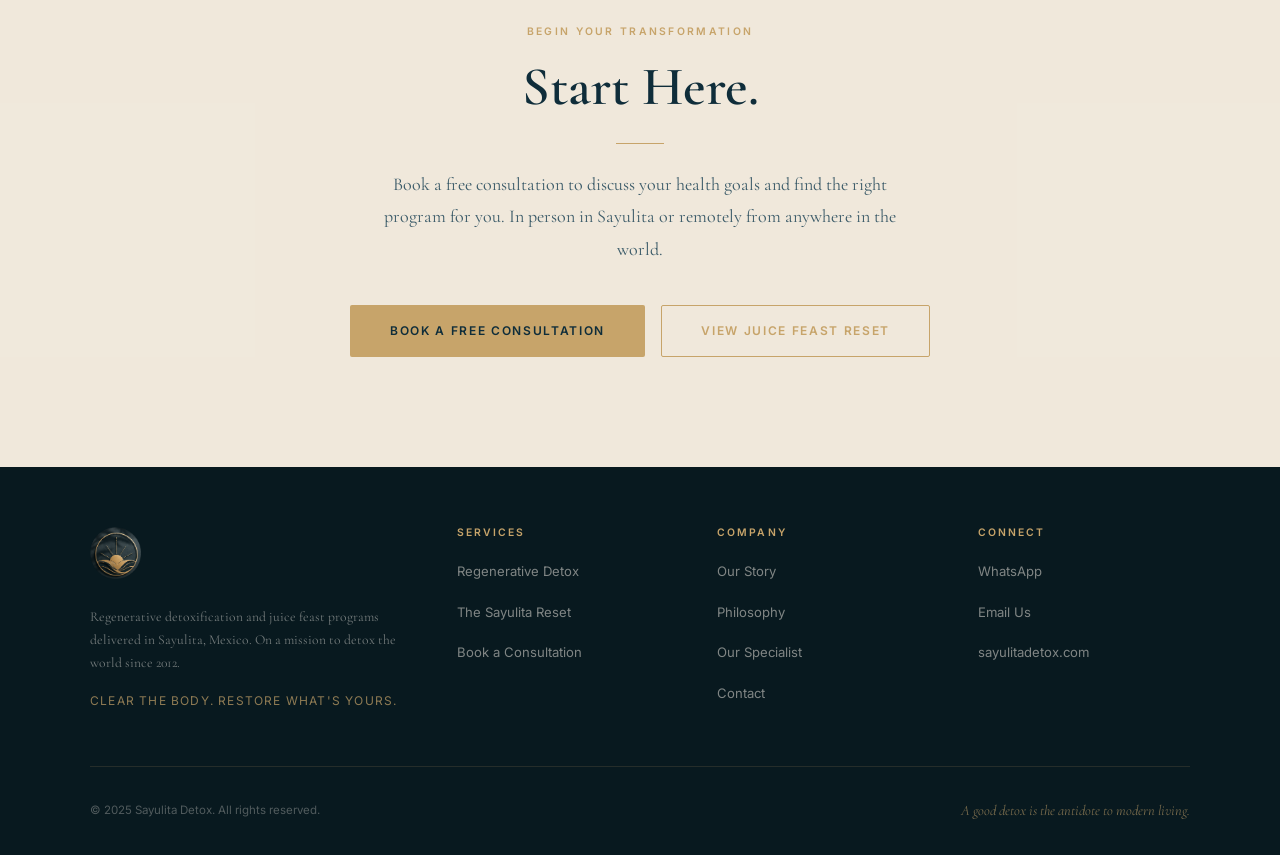
==== commit a392f32c: "Add files via upload" ====
--- a/index.html
+++ b/index.html
@@ -1,1561 +1,694 @@
 <!DOCTYPE html>
 <html lang="en">
 <head>
-  <meta charset="UTF-8" />
-  <meta name="viewport" content="width=device-width, initial-scale=1.0" />
-  <title>Sayulita Detox | Juice Feast Reset</title>
-  <link rel="preconnect" href="https://fonts.googleapis.com" />
-  <link rel="preconnect" href="https://fonts.gstatic.com" crossorigin />
-  <link href="https://fonts.googleapis.com/css2?family=Playfair+Display:ital,wght@0,400;0,700;0,900;1,400;1,700&family=DM+Sans:wght@300;400;500&family=Cormorant+Garamond:ital,wght@0,300;0,400;1,300;1,400&display=swap" rel="stylesheet" />
-  <style>
-    *, *::before, *::after { box-sizing: border-box; margin: 0; padding: 0; }
-
-    :root {
-      --forest:   #2a4a2e;
-      --forest-mid: #3a6040;
-      --forest-light: #4d7a54;
-      --cream:    #f5f0e8;
-      --cream-dark: #ede7d9;
-      --amber:    #c4703a;
-      --amber-light: #d4854d;
-      --sand:     #b8a98a;
-      --text-dark: #1a2e1c;
-      --text-mid:  #4a5e4c;
-      --text-light: #7a8e7c;
-    }
-
-    html { scroll-behavior: smooth; }
-
-    body {
-      font-family: 'DM Sans', sans-serif;
-      background: var(--cream);
-      color: var(--text-dark);
-      overflow-x: hidden;
-    }
-
-    /* ── NAV ── */
-    nav {
-      position: fixed; top: 0; left: 0; right: 0; z-index: 100;
-      display: flex; align-items: center; justify-content: space-between;
-      padding: 18px 48px;
-      background: rgba(245,240,232,0.92);
-      backdrop-filter: blur(12px);
-      border-bottom: 1px solid rgba(42,74,46,0.08);
-      transition: box-shadow 0.3s;
-    }
-    nav.scrolled { box-shadow: 0 2px 24px rgba(42,74,46,0.10); }
-    .nav-logo {
-      font-family: 'Playfair Display', serif;
-      font-size: 1.15rem;
-      font-weight: 700;
-      color: var(--forest);
-      letter-spacing: 0.01em;
-    }
-    .nav-links { display: flex; gap: 36px; align-items: center; }
-    .nav-links a {
-      font-size: 0.78rem;
-      font-weight: 500;
-      letter-spacing: 0.08em;
-      text-transform: uppercase;
-      color: var(--text-mid);
-      text-decoration: none;
-      transition: color 0.2s;
-    }
-    .nav-links a:hover { color: var(--forest); }
-    .btn-book {
-      background: var(--forest);
-      color: #fff !important;
-      padding: 10px 22px;
-      border-radius: 100px;
-      font-size: 0.78rem !important;
-      transition: background 0.2s !important;
-    }
-    .btn-book:hover { background: var(--forest-mid) !important; }
-
-    /* ── TICKER ── */
-    .ticker {
-      background: var(--forest);
-      color: #fff;
-      font-size: 0.7rem;
-      font-weight: 500;
-      letter-spacing: 0.12em;
-      text-transform: uppercase;
-      padding: 10px 0;
-      overflow: hidden;
-      margin-top: 69px;
-    }
-    .ticker-track {
-      display: flex; gap: 0;
-      animation: ticker 28s linear infinite;
-      white-space: nowrap;
-    }
-    .ticker-item { padding: 0 32px; display: flex; align-items: center; gap: 12px; }
-    .ticker-dot { width: 5px; height: 5px; border-radius: 50%; background: var(--amber-light); flex-shrink: 0; }
-    @keyframes ticker {
-      from { transform: translateX(0); }
-      to   { transform: translateX(-50%); }
-    }
-
-    /* ── HERO / METHOD ── */
-    .method {
-      padding: 100px 48px 80px;
-      max-width: 1200px;
-      margin: 0 auto;
-    }
-    .section-label {
-      font-size: 0.7rem;
-      font-weight: 500;
-      letter-spacing: 0.18em;
-      text-transform: uppercase;
-      color: var(--text-light);
-      margin-bottom: 28px;
-    }
-    .method h1 {
-      font-family: 'Playfair Display', serif;
-      font-size: clamp(2.8rem, 5vw, 4.2rem);
-      line-height: 1.08;
-      font-weight: 900;
-      color: var(--text-dark);
-      margin-bottom: 6px;
-    }
-    .method h1 .heal {
-      color: var(--forest-mid);
-    }
-    .rule { width: 48px; height: 3px; background: var(--amber); margin: 32px 0 36px; }
-    .method-body {
-      max-width: 640px;
-      font-size: 1rem;
-      line-height: 1.75;
-      color: var(--text-mid);
-    }
-    .method-body p + p { margin-top: 18px; }
-    .method-body strong { color: var(--text-dark); font-weight: 500; }
-    .method-body em { font-style: italic; }
-    .liquid-sunshine {
-      font-family: 'Cormorant Garamond', serif;
-      font-style: italic;
-      font-size: 1.3rem;
-      color: var(--amber);
-      margin-top: 28px;
-    }
-
-    /* ── BENEFIT CARDS ── */
-    .benefits-grid {
-      display: grid;
-      grid-template-columns: repeat(2, 1fr);
-      gap: 16px;
-      max-width: 680px;
-      margin: 56px 48px 0;
-    }
-    .benefit-card {
-      background: #fff;
-      border: 1px solid rgba(42,74,46,0.08);
-      border-radius: 16px;
-      padding: 28px 28px 24px;
-      transition: transform 0.2s, box-shadow 0.2s;
-    }
-    .benefit-card:hover {
-      transform: translateY(-3px);
-      box-shadow: 0 12px 32px rgba(42,74,46,0.10);
-    }
-    .benefit-icon { font-size: 1.6rem; margin-bottom: 12px; }
-    .benefit-card h3 {
-      font-size: 0.95rem;
-      font-weight: 500;
-      color: var(--text-dark);
-      margin-bottom: 8px;
-    }
-    .benefit-card p {
-      font-size: 0.85rem;
-      line-height: 1.65;
-      color: var(--text-mid);
-    }
-
-    /* ── PACKAGES ── */
-    .packages-section {
-      background: #F2EDE4;
-      padding: 80px 48px 100px;
-    }
-    .pricing-section { max-width: 1060px; margin: 0 auto; }
-
-    .pricing-header { text-align: center; margin-bottom: 48px; }
-    .pricing-header h2 {
-      font-family: 'Cormorant Garamond', serif;
-      font-size: clamp(2.2rem, 4vw, 3rem);
-      font-weight: 400;
-      font-style: italic;
-      color: #1C3A28;
-      margin-bottom: 10px;
-    }
-    .pricing-header p {
-      font-family: 'Cormorant Garamond', serif;
-      font-size: 1.1rem;
-      font-style: italic;
-      color: #7A6E5F;
-    }
-
-    .pricing-grid {
-      display: grid;
-      grid-template-columns: repeat(3, 1fr);
-      gap: 16px;
-      align-items: stretch;
-    }
-
-    .pkg-card {
-      border-radius: 16px;
-      overflow: hidden;
-      display: flex;
-      flex-direction: column;
-      position: relative;
-      background: #EDE8DE;
-      border: none;
-      transition: transform 0.25s ease, box-shadow 0.25s ease;
-    }
-    .pkg-card:hover { transform: translateY(-4px); box-shadow: 0 16px 48px rgba(28,58,40,0.13); }
-    .pkg-card.featured { background: #1C3A28; color: #fff; }
-
-    .pkg-art {
-      width: 100%;
-      height: 200px;
-      object-fit: cover;
-      object-position: center top;
-      display: block;
-    }
-    .pkg-card.featured .pkg-art {
-      object-position: center center;
-      opacity: 0.85;
-      mix-blend-mode: luminosity;
-    }
-    .pkg-card:not(.featured) .pkg-art { mix-blend-mode: multiply; }
-
-    .pkg-body { padding: 24px 28px 28px; display: flex; flex-direction: column; flex: 1; }
-
-    .featured-badge {
-      position: absolute;
-      top: 0; left: 50%;
-      transform: translate(-50%, -50%);
-      background: #C4622D;
-      color: #fff;
-      font-size: 0.65rem;
-      font-weight: 600;
-      letter-spacing: 0.14em;
-      text-transform: uppercase;
-      padding: 5px 16px;
-      border-radius: 99px;
-      white-space: nowrap;
-      z-index: 2;
-      top: 16px;
-      transform: translateX(-50%);
-    }
-
-    .pkg-duration {
-      font-size: 0.68rem;
-      font-weight: 600;
-      letter-spacing: 0.14em;
-      text-transform: uppercase;
-      color: #C4622D;
-      margin-bottom: 4px;
-    }
-    .pkg-card.featured .pkg-duration { color: rgba(255,255,255,0.55); }
-
-    .pkg-name {
-      font-family: 'Cormorant Garamond', serif;
-      font-size: 2.4rem;
-      font-weight: 400;
-      line-height: 1;
-      color: #1C3A28;
-      margin-bottom: 6px;
-    }
-    .pkg-card.featured .pkg-name { color: #fff; }
-
-    .pkg-price {
-      font-family: 'Cormorant Garamond', serif;
-      font-size: 2.2rem;
-      font-weight: 600;
-      color: #1C3A28;
-      line-height: 1;
-    }
-    .pkg-card.featured .pkg-price { color: #fff; }
-
-    .pkg-currency {
-      font-size: 0.78rem;
-      color: #7A6E5F;
-      margin-top: 2px;
-      margin-bottom: 16px;
-    }
-    .pkg-card.featured .pkg-currency { color: rgba(255,255,255,0.5); }
-
-    .pkg-divider {
-      height: 1px;
-      background: rgba(28,58,40,0.12);
-      margin-bottom: 16px;
-    }
-    .pkg-card.featured .pkg-divider { background: rgba(255,255,255,0.15); }
-
-    .pkg-tagline {
-      font-family: 'Cormorant Garamond', serif;
-      font-size: 1.15rem;
-      font-style: italic;
-      color: #4a5a4e;
-      line-height: 1.5;
-      margin-bottom: 18px;
-    }
-    .pkg-card.featured .pkg-tagline { color: rgba(255,255,255,0.8); }
-
-    .pkg-features {
-      list-style: none;
-      display: flex;
-      flex-direction: column;
-      gap: 7px;
-      margin-bottom: 24px;
-      flex: 1;
-    }
-    .pkg-features li {
-      font-size: 0.82rem;
-      color: #5a6b5e;
-      display: flex;
-      align-items: flex-start;
-      gap: 8px;
-      line-height: 1.4;
-    }
-    .pkg-card.featured .pkg-features li { color: rgba(255,255,255,0.75); }
-    .pkg-features li::before {
-      content: '✓';
-      color: #1C3A28;
-      font-weight: 600;
-      flex-shrink: 0;
-      font-size: 0.78rem;
-      margin-top: 1px;
-    }
-    .pkg-card.featured .pkg-features li::before { color: rgba(255,255,255,0.6); }
-
-    .pkg-cta {
-      display: block;
-      width: 100%;
-      padding: 14px 20px;
-      border-radius: 99px;
-      font-family: 'DM Sans', sans-serif;
-      font-size: 0.72rem;
-      font-weight: 600;
-      letter-spacing: 0.12em;
-      text-transform: uppercase;
-      text-align: center;
-      cursor: pointer;
-      border: none;
-      transition: all 0.2s ease;
-      text-decoration: none;
-    }
-    .pkg-card:not(.featured) .pkg-cta { background: #1C3A28; color: #fff; }
-    .pkg-card:not(.featured) .pkg-cta:hover { background: #2a5438; }
-    .pkg-card.featured .pkg-cta { background: #fff; color: #1C3A28; }
-    .pkg-card.featured .pkg-cta:hover { background: #F2EDE4; }
-
-    /* trust bar */
-    .trust-bar {
-      display: flex;
-      align-items: center;
-      justify-content: center;
-      gap: 36px;
-      margin-top: 40px;
-      padding-top: 28px;
-      border-top: 1px solid rgba(28,58,40,0.1);
-      flex-wrap: wrap;
-    }
-    .trust-item {
-      display: flex;
-      align-items: center;
-      gap: 7px;
-      font-size: 0.72rem;
-      color: #7A6E5F;
-      font-weight: 500;
-      letter-spacing: 0.08em;
-      text-transform: uppercase;
-    }
-    .trust-icon { width: 15px; height: 15px; opacity: 0.5; }
-
-    @media (max-width: 768px) {
-      .packages-section { padding: 60px 20px; }
-      .pricing-grid { grid-template-columns: 1fr; max-width: 420px; margin: 0 auto; }
-    }
-
-    /* ── RITUAL ── */
-    .ritual-section {
-      background: var(--forest);
-      color: #fff;
-      border-radius: 24px;
-      max-width: 1100px;
-      margin: 80px auto;
-      padding: 64px;
-      display: grid;
-      grid-template-columns: 1fr auto;
-      gap: 64px;
-      align-items: center;
-      position: relative;
-      overflow: hidden;
-    }
-    .ritual-section::before {
-      content: '';
-      position: absolute;
-      right: -80px; top: -80px;
-      width: 320px; height: 320px;
-      border-radius: 50%;
-      background: rgba(255,255,255,0.03);
-    }
-    .ritual-section::after {
-      content: '';
-      position: absolute;
-      right: 60px; bottom: -100px;
-      width: 220px; height: 220px;
-      border-radius: 50%;
-      background: rgba(255,255,255,0.04);
-    }
-    .ritual-label {
-      font-size: 0.65rem;
-      letter-spacing: 0.18em;
-      text-transform: uppercase;
-      color: rgba(255,255,255,0.5);
-      margin-bottom: 12px;
-      display: flex; align-items: center; gap: 8px;
-    }
-    .ritual-label::before { content: '✦'; font-size: 0.5rem; }
-    .ritual-name {
-      font-family: 'Playfair Display', serif;
-      font-size: 2.8rem;
-      font-weight: 700;
-      margin-bottom: 20px;
-    }
-    .ritual-desc {
-      font-size: 0.95rem;
-      line-height: 1.7;
-      color: rgba(255,255,255,0.75);
-      max-width: 460px;
-      margin-bottom: 28px;
-    }
-    .ritual-features { list-style: none; margin-bottom: 36px; }
-    .ritual-feature {
-      font-size: 0.88rem;
-      color: rgba(255,255,255,0.8);
-      padding: 6px 0;
-      display: flex; align-items: center; gap: 10px;
-    }
-    .ritual-feature::before { content: '✓'; color: var(--amber-light); font-weight: 700; }
-    .btn-ritual {
-      display: inline-block;
-      padding: 14px 36px;
-      border-radius: 100px;
-      background: #fff;
-      color: var(--forest);
-      font-size: 0.8rem;
-      font-weight: 600;
-      letter-spacing: 0.08em;
-      text-transform: uppercase;
-      text-decoration: none;
-      transition: background 0.2s;
-    }
-    .btn-ritual:hover { background: var(--cream); }
-    .ritual-price-box {
-      background: rgba(255,255,255,0.08);
-      border: 1px solid rgba(255,255,255,0.15);
-      border-radius: 20px;
-      padding: 32px 28px;
-      text-align: center;
-      min-width: 200px;
-      flex-shrink: 0;
-      position: relative; z-index: 1;
-    }
-    .ritual-price-box .old {
-      font-size: 0.75rem;
-      color: rgba(255,255,255,0.4);
-      text-decoration: line-through;
-      margin-bottom: 6px;
-    }
-    .ritual-price-box .price {
-      font-family: 'Playfair Display', serif;
-      font-size: 3rem;
-      font-weight: 700;
-      line-height: 1;
-    }
-    .ritual-price-box .price sup { font-size: 1.2rem; font-weight: 400; }
-    .ritual-price-box .period {
-      font-size: 0.75rem;
-      color: rgba(255,255,255,0.5);
-      margin-top: 6px;
-      margin-bottom: 20px;
-    }
-    .ritual-save {
-      background: var(--amber);
-      color: #fff;
-      font-size: 0.65rem;
-      font-weight: 600;
-      letter-spacing: 0.06em;
-      padding: 7px 14px;
-      border-radius: 100px;
-      display: inline-block;
-      margin-bottom: 16px;
-    }
-    .ritual-tags {
-      display: flex; flex-direction: column; gap: 8px; margin-top: 16px;
-    }
-    .ritual-tag {
-      font-size: 0.7rem;
-      color: rgba(255,255,255,0.55);
-      display: flex; align-items: center; gap: 7px;
-      justify-content: center;
-    }
-
-    /* ── LIQUID SUNSHINE / JUICES ── */
-    .juice-section {
-      padding: 100px 48px;
-      max-width: 1200px;
-      margin: 0 auto;
-    }
-    .juice-section h2 {
-      font-family: 'Playfair Display', serif;
-      font-size: clamp(2.4rem, 4vw, 3.4rem);
-      font-weight: 900;
-    }
-    .juice-section h2 .accent { color: var(--amber); font-style: italic; }
-    .daily-contents {
-      background: #fff;
-      border: 1px solid rgba(42,74,46,0.08);
-      border-radius: 20px;
-      padding: 32px 36px;
-      margin: 40px 0;
-      max-width: 420px;
-    }
-    .daily-contents h4 {
-      font-size: 0.88rem;
-      font-weight: 600;
-      color: var(--text-dark);
-      margin-bottom: 4px;
-    }
-    .daily-contents p {
-      font-size: 0.8rem;
-      font-style: italic;
-      color: var(--text-light);
-      margin-bottom: 20px;
-    }
-    .daily-row {
-      display: flex; align-items: center; gap: 16px;
-      padding: 14px 0;
-      border-bottom: 1px solid rgba(42,74,46,0.06);
-    }
-    .daily-row:last-child { border-bottom: none; }
-    .daily-num {
-      font-family: 'Playfair Display', serif;
-      font-size: 2rem;
-      font-weight: 700;
-      color: var(--forest-mid);
-      min-width: 36px;
-    }
-    .daily-label { font-size: 0.88rem; color: var(--text-mid); }
-
-    /* ── JUICE TABLE ── */
-    .juice-table-section {
-      background: var(--cream-dark);
-      padding: 100px 48px;
-    }
-    .juice-table-section .section-label { margin-bottom: 12px; }
-    .juice-table-section h2 {
-      font-family: 'Playfair Display', serif;
-      font-size: clamp(2rem, 3.5vw, 2.8rem);
-      font-weight: 900;
-      margin-bottom: 6px;
-    }
-    .juice-table-section h2 .accent { color: var(--forest-mid); font-style: italic; }
-    .juice-table-section .subtitle {
-      font-size: 0.88rem;
-      color: var(--text-light);
-      margin-bottom: 48px;
-    }
-    .juice-table {
-      max-width: 1100px;
-      border-radius: 16px;
-      overflow: hidden;
-      border: 1px solid rgba(42,74,46,0.10);
-    }
-    .juice-table-head {
-      background: var(--forest);
-      color: #fff;
-      display: grid;
-      grid-template-columns: 2fr 3fr 3fr;
-      padding: 16px 28px;
-      font-size: 0.68rem;
-      font-weight: 600;
-      letter-spacing: 0.12em;
-      text-transform: uppercase;
-    }
-    .juice-row {
-      background: #fff;
-      border-bottom: 1px solid rgba(42,74,46,0.06);
-      cursor: pointer;
-      transition: background 0.15s;
-    }
-    .juice-row:last-child { border-bottom: none; }
-    .juice-row:hover { background: rgba(77,122,84,0.04); }
-    .juice-row-head {
-      display: grid;
-      grid-template-columns: 2fr 3fr 1fr;
-      padding: 20px 28px;
-      align-items: start;
-    }
-    .juice-num-badge {
-      display: inline-flex; align-items: center; justify-content: center;
-      width: 32px; height: 32px;
-      border-radius: 10px;
-      font-size: 0.7rem;
-      font-weight: 700;
-      color: #fff;
-      margin-right: 14px;
-    }
-    .juice-row-name {
-      font-size: 0.95rem;
-      font-weight: 500;
-      color: var(--text-dark);
-      display: flex; align-items: center;
-    }
-    .juice-row-type {
-      font-size: 0.7rem;
-      letter-spacing: 0.1em;
-      text-transform: uppercase;
-      color: var(--text-light);
-    }
-    .juice-row-preview {
-      display: none;
-    }
-    .juice-arrow {
-      font-size: 0.75rem;
-      color: var(--text-light);
-      text-align: right;
-      transition: transform 0.2s;
-    }
-    .juice-expand {
-      display: none;
-      grid-template-columns: 2fr 3fr 3fr;
-      padding: 0 28px 24px;
-    }
-    .juice-expand.open { display: grid; }
-    .juice-expand-label {
-      font-size: 0.65rem;
-      font-weight: 600;
-      letter-spacing: 0.12em;
-      text-transform: uppercase;
-      color: var(--text-light);
-      margin-bottom: 10px;
-    }
-    .juice-ing-list { list-style: none; }
-    .juice-ing-list li {
-      font-size: 0.85rem;
-      color: var(--text-mid);
-      padding: 3px 0;
-    }
-    .juice-benefit-text {
-      font-size: 0.88rem;
-      line-height: 1.65;
-      color: var(--text-mid);
-    }
-    .juice-table-footer {
-      background: var(--forest);
-      color: rgba(255,255,255,0.75);
-      display: flex; gap: 36px; align-items: center; justify-content: center;
-      padding: 16px;
-      font-size: 0.72rem;
-      letter-spacing: 0.06em;
-    }
-    .juice-table-footer span { display: flex; align-items: center; gap: 8px; }
-    .tfoot-dot { width: 7px; height: 7px; border-radius: 50%; }
-
-    /* ── TESTIMONIALS ── */
-    .testimonials {
-      padding: 100px 48px;
-      max-width: 1200px;
-      margin: 0 auto;
-    }
-    .testimonials h2 {
-      font-family: 'Playfair Display', serif;
-      font-size: clamp(2rem, 3.5vw, 2.8rem);
-      font-weight: 900;
-      line-height: 1.15;
-    }
-    .testimonials h2 .accent { color: var(--forest-mid); font-style: italic; }
-    .testi-grid {
-      display: grid;
-      grid-template-columns: repeat(3, 1fr);
-      gap: 20px;
-      margin-top: 52px;
-    }
-    .testi-card {
-      background: #fff;
-      border: 1px solid rgba(42,74,46,0.08);
-      border-radius: 20px;
-      padding: 36px 32px;
-      position: relative;
-      transition: transform 0.2s, box-shadow 0.2s;
-    }
-    .testi-card:hover {
-      transform: translateY(-3px);
-      box-shadow: 0 12px 32px rgba(42,74,46,0.09);
-    }
-    .testi-quote-mark {
-      font-family: 'Playfair Display', serif;
-      font-size: 3.5rem;
-      line-height: 1;
-      color: rgba(42,74,46,0.12);
-      margin-bottom: 12px;
-    }
-    .testi-text {
-      font-size: 0.92rem;
-      line-height: 1.75;
-      color: var(--text-mid);
-      margin-bottom: 28px;
-      font-style: italic;
-      font-family: 'Cormorant Garamond', serif;
-      font-size: 1.05rem;
-    }
-    .testi-author {
-      font-size: 0.78rem;
-      font-weight: 600;
-      color: var(--text-dark);
-      letter-spacing: 0.06em;
-      text-transform: uppercase;
-    }
-    .testi-role {
-      font-size: 0.75rem;
-      color: var(--text-light);
-      margin-top: 4px;
-    }
-
-    /* ── CTA ── */
-    .cta-section {
-      background: var(--forest);
-      padding: 120px 48px;
-      text-align: center;
-      position: relative;
-      overflow: hidden;
-    }
-    .cta-section::before {
-      content: '';
-      position: absolute;
-      left: 50%; top: 50%;
-      transform: translate(-50%,-50%);
-      width: 600px; height: 600px;
-      border-radius: 50%;
-      background: rgba(255,255,255,0.03);
-    }
-    .cta-label {
-      font-size: 0.7rem;
-      letter-spacing: 0.18em;
-      text-transform: uppercase;
-      color: rgba(255,255,255,0.5);
-      margin-bottom: 28px;
-    }
-    .cta-section h2 {
-      font-family: 'Playfair Display', serif;
-      font-size: clamp(3rem, 6vw, 5.5rem);
-      font-weight: 900;
-      color: #fff;
-      line-height: 1.05;
-      margin-bottom: 24px;
-      position: relative; z-index: 1;
-    }
-    .cta-section h2 em { font-style: italic; color: var(--sand); }
-    .cta-sub {
-      font-size: 0.95rem;
-      color: rgba(255,255,255,0.6);
-      margin-bottom: 48px;
-      position: relative; z-index: 1;
-    }
-    .cta-btns {
-      display: flex; gap: 16px; justify-content: center;
-      position: relative; z-index: 1;
-    }
-    .btn-cta-primary {
-      background: #fff;
-      color: var(--forest);
-      padding: 16px 40px;
-      border-radius: 100px;
-      font-size: 0.82rem;
-      font-weight: 600;
-      letter-spacing: 0.06em;
-      text-transform: uppercase;
-      text-decoration: none;
-      transition: background 0.2s;
-    }
-    .btn-cta-primary:hover { background: var(--cream); }
-    .btn-cta-outline {
-      border: 1.5px solid rgba(255,255,255,0.4);
-      color: #fff;
-      padding: 16px 40px;
-      border-radius: 100px;
-      font-size: 0.82rem;
-      font-weight: 500;
-      letter-spacing: 0.06em;
-      text-transform: uppercase;
-      text-decoration: none;
-      transition: border-color 0.2s, background 0.2s;
-    }
-    .btn-cta-outline:hover { border-color: rgba(255,255,255,0.8); background: rgba(255,255,255,0.05); }
-    .cta-tagline {
-      margin-top: 32px;
-      font-size: 0.72rem;
-      color: rgba(255,255,255,0.35);
-      letter-spacing: 0.1em;
-    }
-
-    /* ── FOOTER ── */
-    footer {
-      background: var(--cream-dark);
-      padding: 28px 48px;
-      display: flex; justify-content: space-between; align-items: center;
-    }
-    footer .logo {
-      font-family: 'Playfair Display', serif;
-      font-size: 1rem;
-      font-weight: 700;
-      color: var(--forest);
-    }
-    footer .foot-right {
-      font-size: 0.72rem;
-      color: var(--text-light);
-      letter-spacing: 0.06em;
-    }
-
-    /* ── FADE-IN ANIMATION ── */
-    .fade-up {
-      opacity: 0;
-      transform: translateY(24px);
-      transition: opacity 0.7s ease, transform 0.7s ease;
-    }
-    .fade-up.visible {
-      opacity: 1;
-      transform: translateY(0);
-    }
-
-    @media (max-width: 900px) {
-      nav { padding: 16px 24px; }
-      .nav-links { display: none; }
-      .method, .juice-section, .testimonials { padding: 72px 24px 60px; }
-      .benefits-grid { grid-template-columns: 1fr; margin: 40px 24px 0; }
-      .packages-section { padding: 72px 24px; }
-      .packages-grid, .pricing-grid { grid-template-columns: 1fr; max-width: 420px; }
-      .pkg-card.featured { transform: none; }
-      .pkg-card.featured:hover { transform: translateY(-3px); }
-      .ritual-section { grid-template-columns: 1fr; padding: 48px 32px; gap: 32px; margin: 48px 24px; }
-      .testi-grid { grid-template-columns: 1fr; }
-      .cta-section { padding: 80px 24px; }
-      .cta-btns { flex-direction: column; align-items: center; }
-      footer { flex-direction: column; gap: 12px; text-align: center; }
-      .juice-table-footer { flex-wrap: wrap; gap: 16px; }
-      .juice-table-section { padding: 72px 24px; }
-    }
-
-    /* ── HERO BANNER ── */
-    .hero-banner { width: 100%; display: block; line-height: 0; }
-    .hero-banner img { width: 100%; height: auto; display: block; }
-
-
-
-
-
-
-
-.pkg-section-title2 {
-  font-family: "Cormorant Garamond", serif; font-size: 42px; font-weight: 400;
-  font-style: italic; color: #1C3A28; text-align: center; margin: 0 0 0.6rem; line-height: 1.2;
-}
-.pkg-subtitle2 {
-  font-family: "Cormorant Garamond", serif; font-size: 21px; font-style: italic;
-  color: #7A6E5F; text-align: center; margin: 0 0 2.5rem; line-height: 1.5;
-}
-
-/* Equal-height grid — cards stretch to fill row */
-.pkg-grid2 {
-  display: grid;
-  grid-template-columns: repeat(3, 1fr);
-  gap: 16px;
-  align-items: stretch;
-  padding-top: 16px;
-}
-
-.pkg-card {
-  border-radius: 16px; padding: 0; position: relative;
-  overflow: visible; background-color: #EDE8DE;
-  display: flex; flex-direction: column;
-}
-.pkg-card.featured { background-color: #1C3A28; }
-
-/* Inner wrapper stretches too */
-.pkg-card-inner {
-  border-radius: 16px; overflow: hidden; position: relative;
-  display: flex; flex-direction: column; flex: 1;
-}
-
-.pkg-bg {
-  position: absolute; inset: 0; width: 100%; height: 100%;
-  object-fit: cover; pointer-events: none;
-}
-.dip-bg      { opacity: 0.12; mix-blend-mode: multiply; object-position: center 60%; }
-.wave-bg     { opacity: 0.28; mix-blend-mode: luminosity; filter: grayscale(20%); object-position: center 30%; }
-.deepdive-bg { opacity: 0.28; mix-blend-mode: multiply; object-position: center 20%; }
-
-/* Content flexes to fill height, button pinned to bottom */
-.pkg-content {
-  position: relative; z-index: 1; padding: 1.5rem 1.25rem 1.25rem;
-  display: flex; flex-direction: column; flex: 1;
-}
-
-.pkg-list-and-btn {
-  display: flex; flex-direction: column; flex: 1;
-}
-
-.pkg-list {
-  list-style: none; display: flex; flex-direction: column;
-  gap: 9px; margin-bottom: 1.25rem; flex: 1;
-}
-
-.pkg-badge {
-  position: absolute; top: -14px; left: 50%; transform: translateX(-50%);
-  background: #B85C2A; color: #fff; font-family: "Jost", sans-serif;
-  font-size: 9px; font-weight: 500; letter-spacing: 0.18em; text-transform: uppercase;
-  padding: 5px 16px; border-radius: 999px; white-space: nowrap; z-index: 10;
-}
-
-.pkg-days {
-  font-size: 10px; letter-spacing: 0.18em; text-transform: uppercase;
-  color: #7A6E5F; margin-bottom: 4px; display: flex; align-items: center; gap: 5px;
-}
-.featured .pkg-days { color: #9ab8a4; }
-
-.pkg-name {
-  font-family: "Cormorant Garamond", serif; font-size: 40px; font-weight: 600;
-  color: #1C3A28; line-height: 1; margin: 0 0 0.4rem;
-}
-.featured .pkg-name { color: #fff; }
-
-.pkg-price-num {
-  font-family: "Cormorant Garamond", serif; font-size: 46px; font-weight: 400;
-  color: #1C3A28; line-height: 1;
-}
-.featured .pkg-price-num { color: #fff; }
-
-.pkg-price-label {
-  font-size: 13px; color: #7A6E5F; margin-top: 4px;
-  font-family: "Jost", sans-serif; font-weight: 400; letter-spacing: 0.03em;
-}
-.featured .pkg-price-label { color: #9ab8a4; }
-
-.pkg-spacer { height: 90px; }
-
-.pkg-divider { height: 0.5px; background: rgba(28,58,40,0.15); margin: 1rem 0; }
-.featured .pkg-divider { background: rgba(255,255,255,0.15); }
-
-.pkg-desc {
-  font-family: "Cormorant Garamond", serif; font-size: 20px; font-style: italic;
-  color: #4a3f30; line-height: 1.55; margin: 0 0 0.9rem;
-}
-.featured .pkg-desc { color: #c5ddc8; }
-
-.pkg-list li {
-  font-size: 14px; color: #4a3f30;
-  display: flex; align-items: flex-start; gap: 8px; line-height: 1.5;
-}
-.featured .pkg-list li { color: #c5ddc8; }
-.pkg-check { color: #1C3A28; font-size: 13px; margin-top: 2px; flex-shrink: 0; }
-.featured .pkg-check { color: #6aad7e; }
-
-.pkg-btn {
-  display: block; width: 100%; padding: 14px; text-align: center;
-  font-family: "Jost", sans-serif; font-size: 10px; font-weight: 500;
-  letter-spacing: 0.2em; text-transform: uppercase; border-radius: 999px;
-  cursor: pointer; text-decoration: none; border: none; transition: all 0.2s;
-  margin-top: auto;
-}
-.pkg-btn-dark { background: #1C3A28; color: #F2EDE4; }
-.pkg-btn-dark:hover { background: #142d1f; }
-.pkg-btn-white { background: #fff; color: #1C3A28; }
-.pkg-btn-white:hover { background: #f0eeea; }
-
-.pkg-footer2 {
-  display: flex; justify-content: center; gap: 2.5rem;
-  margin-top: 2.5rem; padding-top: 1.5rem;
-  border-top: 0.5px solid rgba(28,58,40,0.15); flex-wrap: wrap;
-}
-.pkg-footer2-item {
-  display: flex; align-items: center; gap: 8px; font-size: 10px;
-  color: #7A6E5F; letter-spacing: 0.12em; text-transform: uppercase;
-}
-
-/* ── Tablet ── */
-@media (max-width: 860px) {
-  
-  .pkg-section-title2 { font-size: 34px; }
-  .pkg-subtitle2 { font-size: 19px; }
-  .pkg-grid2 {
+<meta charset="UTF-8" />
+<meta name="viewport" content="width=device-width, initial-scale=1.0" />
+<title>Sayulita Detox, The Antidote to Modern Living</title>
+<meta name="description" content="Professional regenerative detoxification services and cold-pressed juice feast programs in Sayulita, Mexico. Transform, heal, and awaken since 2012." />
+<link rel="preconnect" href="https://fonts.googleapis.com" />
+<link rel="preconnect" href="https://fonts.gstatic.com" crossorigin />
+<link href="https://fonts.googleapis.com/css2?family=Cormorant+Garamond:ital,wght@0,300;0,400;0,600;1,300;1,400;1,600&family=Inter:wght@300;400;500;600&display=swap" rel="stylesheet" />
+<link rel="stylesheet" href="shared.css" />
+<style>
+  body { padding-top: 72px; }
+  ::selection { background: var(--gold); color: var(--teal-deep); }
+
+  /* ═══════════ REVEAL SYSTEM ═══════════ */
+  .rv { opacity: 0; transform: translateY(24px); transition: opacity 0.9s cubic-bezier(0.22,1,0.36,1), transform 0.9s cubic-bezier(0.22,1,0.36,1); }
+  .rv.in { opacity: 1; transform: none; }
+  .rv-d1 { transition-delay: 0.12s; }
+  .rv-d2 { transition-delay: 0.24s; }
+  .rv-d3 { transition-delay: 0.36s; }
+  .rv-d4 { transition-delay: 0.48s; }
+
+  /* Gold divider draws itself */
+  .gold-divider { width: 0; transition: width 1.1s cubic-bezier(0.22,1,0.36,1) 0.2s; }
+  .gold-divider.in { width: 48px; }
+
+  @media (prefers-reduced-motion: reduce) {
+    .rv, .gold-divider { opacity: 1 !important; transform: none !important; transition: none !important; width: 48px !important; }
+  }
+
+  /* ═══════════ HERO, THE SUNRISE ═══════════ */
+  .hero {
+    min-height: 94vh;
+    background:
+      radial-gradient(ellipse 120% 70% at 50% 115%, rgba(199,164,106,0.28) 0%, rgba(199,164,106,0.1) 35%, transparent 65%),
+      linear-gradient(180deg, #0B222D 0%, var(--teal-deep) 55%, #16394A 100%);
+    display: flex;
+    align-items: center;
+    position: relative;
+    overflow: hidden;
+    padding: 80px 40px 120px;
+  }
+
+  /* The rising sun */
+  .hero-sun {
+    position: absolute;
+    left: 50%;
+    bottom: -260px;
+    transform: translateX(-50%);
+    width: 520px;
+    height: 520px;
+    border-radius: 50%;
+    background: radial-gradient(circle, rgba(199,164,106,0.55) 0%, rgba(199,164,106,0.18) 42%, transparent 68%);
+    filter: blur(2px);
+    animation: sunbreathe 9s ease-in-out infinite;
+    pointer-events: none;
+  }
+  @keyframes sunbreathe {
+    0%, 100% { opacity: 0.85; transform: translateX(-50%) scale(1); }
+    50% { opacity: 1; transform: translateX(-50%) scale(1.05); }
+  }
+
+  /* Turning rays behind everything, fading at edges */
+  .hero-rays {
+    position: absolute;
+    left: 50%;
+    bottom: -420px;
+    transform: translateX(-50%);
+    width: 1100px;
+    height: 1100px;
+    border-radius: 50%;
+    background: conic-gradient(from 0deg,
+      transparent 0deg, rgba(199,164,106,0.13) 7deg, transparent 14deg,
+      rgba(199,164,106,0.13) 21deg, transparent 28deg, rgba(199,164,106,0.13) 35deg,
+      transparent 42deg, rgba(199,164,106,0.13) 49deg, transparent 56deg,
+      rgba(199,164,106,0.13) 63deg, transparent 70deg, rgba(199,164,106,0.13) 77deg,
+      transparent 84deg, rgba(199,164,106,0.13) 91deg, transparent 98deg,
+      rgba(199,164,106,0.13) 105deg, transparent 112deg, rgba(199,164,106,0.13) 119deg,
+      transparent 126deg, rgba(199,164,106,0.13) 133deg, transparent 140deg,
+      rgba(199,164,106,0.13) 147deg, transparent 154deg, rgba(199,164,106,0.13) 161deg,
+      transparent 168deg, rgba(199,164,106,0.13) 175deg, transparent 182deg,
+      rgba(199,164,106,0.13) 189deg, transparent 196deg, rgba(199,164,106,0.13) 203deg,
+      transparent 210deg, rgba(199,164,106,0.13) 217deg, transparent 224deg,
+      rgba(199,164,106,0.13) 231deg, transparent 238deg, rgba(199,164,106,0.13) 245deg,
+      transparent 252deg, rgba(199,164,106,0.13) 259deg, transparent 266deg,
+      rgba(199,164,106,0.13) 273deg, transparent 280deg, rgba(199,164,106,0.13) 287deg,
+      transparent 294deg, rgba(199,164,106,0.13) 301deg, transparent 308deg,
+      rgba(199,164,106,0.13) 315deg, transparent 322deg, rgba(199,164,106,0.13) 329deg,
+      transparent 336deg, rgba(199,164,106,0.13) 343deg, transparent 350deg,
+      rgba(199,164,106,0.13) 357deg, transparent 360deg);
+    -webkit-mask-image: radial-gradient(circle, black 0%, transparent 62%);
+    mask-image: radial-gradient(circle, black 0%, transparent 62%);
+    animation: slowspin 90s linear infinite;
+    pointer-events: none;
+  }
+  @keyframes slowspin { to { transform: translateX(-50%) rotate(360deg); } }
+  @media (prefers-reduced-motion: reduce) {
+    .hero-rays, .hero-sun { animation: none; }
+  }
+
+  /* Grain for depth */
+  .hero::after {
+    content: '';
+    position: absolute;
+    inset: 0;
+    background-image: url("data:image/svg+xml,%3Csvg viewBox='0 0 200 200' xmlns='http://www.w3.org/2000/svg'%3E%3Cfilter id='n'%3E%3CfeTurbulence type='fractalNoise' baseFrequency='0.9' numOctaves='2'/%3E%3C/filter%3E%3Crect width='100%25' height='100%25' filter='url(%23n)' opacity='0.035'/%3E%3C/svg%3E");
+    pointer-events: none;
+  }
+
+  .hero-inner {
+    position: relative;
+    z-index: 2;
+    max-width: 1100px;
+    margin: 0 auto;
+    width: 100%;
+    display: grid;
+    grid-template-columns: 1.1fr 0.9fr;
+    gap: 72px;
+    align-items: center;
+  }
+
+  /* Page-load orchestration */
+  .lo { opacity: 0; transform: translateY(28px); animation: loadin 1s cubic-bezier(0.22,1,0.36,1) forwards; }
+  .lo-1 { animation-delay: 0.15s; }
+  .lo-2 { animation-delay: 0.35s; }
+  .lo-3 { animation-delay: 0.55s; }
+  .lo-4 { animation-delay: 0.75s; }
+  .lo-5 { animation-delay: 0.95s; }
+  .lo-6 { animation-delay: 1.15s; }
+  @keyframes loadin { to { opacity: 1; transform: none; } }
+  @media (prefers-reduced-motion: reduce) { .lo { animation: none; opacity: 1; transform: none; } }
+
+  .hero-tagline {
+    font-family: 'Inter', sans-serif;
+    font-size: 0.65rem;
+    letter-spacing: 0.3em;
+    text-transform: uppercase;
+    color: var(--gold);
+    margin-bottom: 28px;
+    display: flex;
+    align-items: center;
+    gap: 14px;
+  }
+  .hero-tagline::before {
+    content: '';
+    display: block;
+    width: 40px;
+    height: 1px;
+    background: linear-gradient(90deg, var(--gold), transparent);
+    flex-shrink: 0;
+  }
+
+  .hero h1 {
+    color: var(--cream);
+    font-size: clamp(2.8rem, 5vw, 4.4rem);
+    font-weight: 300;
+    line-height: 1.06;
+    margin-bottom: 28px;
+    letter-spacing: -0.01em;
+  }
+  .hero h1 em {
+    font-style: italic;
+    color: var(--gold);
+    position: relative;
+  }
+
+  .hero-body {
+    font-size: 1.02rem;
+    color: rgba(247,242,234,0.62);
+    line-height: 1.85;
+    margin-bottom: 44px;
+    font-family: 'Inter', sans-serif;
+    font-weight: 300;
+    max-width: 480px;
+  }
+
+  .hero-btns { display: flex; gap: 16px; flex-wrap: wrap; }
+
+  .btn-gold {
+    position: relative;
+    overflow: hidden;
+  }
+  .btn-gold::after {
+    content: '';
+    position: absolute;
+    top: 0; left: -80%;
+    width: 60%;
+    height: 100%;
+    background: linear-gradient(105deg, transparent, rgba(255,255,255,0.35), transparent);
+    transform: skewX(-20deg);
+    transition: left 0.6s ease;
+  }
+  .btn-gold:hover::after { left: 130%; }
+
+  .hero-right { display: flex; flex-direction: column; gap: 22px; }
+
+  .hero-card {
+    background: rgba(247,242,234,0.035);
+    backdrop-filter: blur(6px);
+    border: 1px solid rgba(199,164,106,0.22);
+    border-radius: 6px;
+    padding: 30px 34px;
+    text-decoration: none;
+    transition: all 0.35s cubic-bezier(0.22,1,0.36,1);
+    position: relative;
+  }
+  .hero-card::before {
+    content: '';
+    position: absolute;
+    left: 0; top: 20%;
+    height: 60%;
+    width: 2px;
+    background: linear-gradient(180deg, transparent, var(--gold), transparent);
+    opacity: 0;
+    transition: opacity 0.35s;
+  }
+  .hero-card:hover {
+    background: rgba(199,164,106,0.09);
+    border-color: rgba(199,164,106,0.55);
+    transform: translateX(8px);
+    box-shadow: 0 8px 40px rgba(199,164,106,0.12);
+  }
+  .hero-card:hover::before { opacity: 1; }
+  .hero-card-tag {
+    font-family: 'Inter', sans-serif;
+    font-size: 0.6rem;
+    letter-spacing: 0.22em;
+    text-transform: uppercase;
+    color: var(--gold);
+    margin-bottom: 10px;
+    display: block;
+  }
+  .hero-card h3 {
+    color: var(--cream);
+    font-size: 1.35rem;
+    font-weight: 400;
+    margin-bottom: 8px;
+  }
+  .hero-card p {
+    font-family: 'Inter', sans-serif;
+    font-size: 0.82rem;
+    color: rgba(247,242,234,0.5);
+    line-height: 1.6;
+    margin: 0;
+    padding-right: 28px;
+  }
+  .hero-card-arrow {
+    position: absolute;
+    right: 28px;
+    top: 50%;
+    transform: translateY(-50%);
+    color: var(--gold);
+    font-size: 1.2rem;
+    transition: transform 0.35s;
+  }
+  .hero-card:hover .hero-card-arrow { transform: translateY(-50%) translateX(6px); }
+
+  /* Wave divider flowing out of hero (logo's waves) */
+  .wave-divider {
+    position: absolute;
+    bottom: -1px;
+    left: 0;
+    width: 100%;
+    line-height: 0;
+    z-index: 3;
+  }
+  .wave-divider svg { display: block; width: 100%; height: 70px; }
+
+  /* ═══════════ PHILOSOPHY STRIP ═══════════ */
+  .philosophy-strip {
+    background: var(--gold);
+    padding: 30px 40px;
+    text-align: center;
+    position: relative;
+    overflow: hidden;
+  }
+  .philosophy-strip p {
+    font-family: 'Cormorant Garamond', serif;
+    font-style: italic;
+    font-size: clamp(1.15rem, 2.6vw, 1.6rem);
+    color: var(--teal-deep);
+    margin: 0;
+    font-weight: 400;
+    position: relative;
+  }
+
+  /* ═══════════ PILLARS ═══════════ */
+  .pillars-grid {
+    display: grid;
     grid-template-columns: 1fr 1fr;
-    gap: 14px;
-    align-items: stretch;
-  }
-  .pkg-card.featured { grid-column: 1 / -1; }
-  .pkg-name { font-size: 36px; }
-  .pkg-price-num { font-size: 40px; }
-  .pkg-spacer { height: 60px; }
-  .pkg-desc { font-size: 19px; }
-}
-
-/* ── Mobile ── */
-@media (max-width: 560px) {
-  
-  .pkg-section-title2 { font-size: 28px; }
-  .pkg-subtitle2 { font-size: 17px; margin-bottom: 1.75rem; }
-  .pkg-grid2 {
-    grid-template-columns: 1fr;
-    gap: 28px;
-    align-items: stretch;
-  }
-  .pkg-card.featured { grid-column: 1; }
-  .pkg-name { font-size: 38px; }
-  .pkg-price-num { font-size: 44px; }
-  .pkg-spacer { height: 130px; }
-  .pkg-desc { font-size: 19px; }
-  .pkg-list li { font-size: 15px; }
-  .pkg-price-label { font-size: 14px; }
-  .pkg-footer2 { gap: 1.25rem; }
-  .pkg-footer2-item { font-size: 9px; }
-}
-
-  </style>
+    gap: 2px;
+    margin-top: 64px;
+  }
+  .pillar {
+    padding: 68px 52px;
+    position: relative;
+    overflow: hidden;
+    text-decoration: none;
+    display: block;
+    transition: all 0.4s cubic-bezier(0.22,1,0.36,1);
+  }
+  .pillar-1 { background: var(--teal-mid); }
+  .pillar-2 { background: var(--teal-deep); border-left: 1px solid rgba(199,164,106,0.15); }
+  .pillar::after {
+    content: '';
+    position: absolute;
+    bottom: 0; left: 0;
+    width: 100%;
+    height: 2px;
+    background: linear-gradient(90deg, transparent, var(--gold), transparent);
+    transform: scaleX(0);
+    transition: transform 0.5s cubic-bezier(0.22,1,0.36,1);
+  }
+  .pillar:hover { filter: brightness(1.1); }
+  .pillar:hover::after { transform: scaleX(1); }
+  .pillar-number {
+    font-family: 'Cormorant Garamond', serif;
+    font-size: 5.5rem;
+    font-weight: 300;
+    color: rgba(199,164,106,0.14);
+    line-height: 1;
+    margin-bottom: 18px;
+  }
+  .pillar h3 {
+    color: var(--cream);
+    font-size: 1.7rem;
+    font-weight: 400;
+    margin-bottom: 18px;
+  }
+  .pillar p {
+    font-family: 'Inter', sans-serif;
+    font-size: 0.88rem;
+    color: rgba(247,242,234,0.6);
+    line-height: 1.75;
+    margin-bottom: 28px;
+  }
+  .pillar-link {
+    font-family: 'Inter', sans-serif;
+    font-size: 0.7rem;
+    letter-spacing: 0.16em;
+    text-transform: uppercase;
+    color: var(--gold);
+    display: inline-flex;
+    align-items: center;
+    gap: 8px;
+  }
+  .pillar-link::after { content: '→'; transition: transform 0.3s; }
+  .pillar:hover .pillar-link::after { transform: translateX(5px); }
+
+  /* ═══════════ PROCESS ═══════════ */
+  .process-steps {
+    display: grid;
+    grid-template-columns: repeat(3, 1fr);
+    gap: 0;
+    margin-top: 64px;
+    border: 1px solid rgba(199,164,106,0.15);
+    border-radius: 6px;
+    overflow: hidden;
+  }
+  .process-step {
+    padding: 48px 36px;
+    border-right: 1px solid rgba(199,164,106,0.12);
+    text-align: center;
+    transition: background 0.35s;
+    position: relative;
+  }
+  .process-step:hover { background: rgba(199,164,106,0.05); }
+  .process-step:last-child { border-right: none; }
+  .step-num {
+    font-family: 'Cormorant Garamond', serif;
+    font-size: 2.8rem;
+    font-weight: 300;
+    color: var(--gold);
+    opacity: 0.45;
+    line-height: 1;
+    margin-bottom: 16px;
+  }
+  .step-title {
+    font-family: 'Cormorant Garamond', serif;
+    font-size: 1.2rem;
+    color: var(--cream);
+    font-weight: 600;
+    margin-bottom: 10px;
+  }
+  .step-desc {
+    font-family: 'Inter', sans-serif;
+    font-size: 0.82rem;
+    color: rgba(247,242,234,0.5);
+    line-height: 1.65;
+  }
+
+  /* ═══════════ TRUST BAR ═══════════ */
+  .trust-bar {
+    background: var(--cream-warm);
+    border-top: 1px solid rgba(15,45,58,0.08);
+    border-bottom: 1px solid rgba(15,45,58,0.08);
+    padding: 26px 40px;
+  }
+  .trust-bar-inner {
+    max-width: 1100px;
+    margin: 0 auto;
+    display: flex;
+    flex-wrap: wrap;
+    justify-content: center;
+    gap: 8px 44px;
+  }
+  .trust-item {
+    font-family: 'Inter', sans-serif;
+    font-size: 0.76rem;
+    color: var(--text-mid);
+    font-weight: 500;
+    letter-spacing: 0.06em;
+    display: flex;
+    align-items: center;
+    gap: 9px;
+  }
+  .trust-dot { color: var(--gold); font-size: 0.6rem; }
+
+  /* ═══════════ SINCE 2012 ═══════════ */
+  .since-block {
+    max-width: 1100px;
+    margin: 0 auto;
+    display: grid;
+    grid-template-columns: 1fr 2px 1.2fr;
+    gap: 64px;
+    align-items: center;
+  }
+  .since-divider { background: linear-gradient(180deg, transparent, rgba(199,164,106,0.35), transparent); align-self: stretch; }
+  .since-stat { text-align: center; }
+  .since-number {
+    font-family: 'Cormorant Garamond', serif;
+    font-size: clamp(3.5rem, 7vw, 5.8rem);
+    font-weight: 300;
+    color: var(--gold);
+    line-height: 1;
+    margin-bottom: 10px;
+    display: block;
+    text-shadow: 0 0 60px rgba(199,164,106,0.35);
+  }
+  .since-label {
+    font-family: 'Inter', sans-serif;
+    font-size: 0.72rem;
+    letter-spacing: 0.18em;
+    text-transform: uppercase;
+    color: rgba(247,242,234,0.5);
+  }
+
+  /* ═══════════ FINAL CTA ═══════════ */
+  .cta-section {
+    text-align: center;
+    padding: 110px 40px;
+    background: var(--cream-warm);
+  }
+  .cta-section h2 {
+    color: var(--teal-deep);
+    margin-bottom: 16px;
+    font-size: clamp(2.2rem, 4.5vw, 3.4rem);
+  }
+  .cta-section p { color: var(--text-mid); max-width: 520px; margin: 0 auto 40px; }
+  .cta-btns { display: flex; gap: 16px; justify-content: center; flex-wrap: wrap; }
+
+  /* ═══════════ RESPONSIVE ═══════════ */
+  @media (max-width: 900px) {
+    .hero { padding-bottom: 100px; }
+    .hero-inner { grid-template-columns: 1fr; gap: 52px; }
+    .hero-rays { width: 700px; height: 700px; bottom: -300px; }
+    .pillars-grid { grid-template-columns: 1fr; }
+    .pillar-2 { border-left: none; border-top: 2px solid rgba(199,164,106,0.15); }
+    .since-block { grid-template-columns: 1fr; gap: 36px; }
+    .since-divider { display: none; }
+    .process-steps { grid-template-columns: 1fr; }
+    .process-step { border-right: none; border-bottom: 1px solid rgba(199,164,106,0.12); }
+    .process-step:last-child { border-bottom: none; }
+  }
+</style>
 </head>
 <body>
 
-  <!-- NAV -->
-  <nav id="main-nav">
-    <div class="nav-logo">Sayulita Detox</div>
-    <div class="nav-links">
-      <a href="#method">The Method</a>
-      <a href="#packages">Packages</a>
-      <a href="#rhythm">The Rhythm</a>
-      <a href="#each-juice">The Feast</a>
-      <a href="#packages" class="btn-book">Book Now</a>
-    </div>
-  </nav>
-
-  <!-- TICKER -->
-  <div class="ticker">
-    <div class="ticker-track" id="ticker-track">
-      <div class="ticker-item"><span class="ticker-dot"></span>Restore Microbiome</div>
-      <div class="ticker-item"><span class="ticker-dot"></span>Liquid Sunshine</div>
-      <div class="ticker-item"><span class="ticker-dot"></span>Cut Cravings</div>
-      <div class="ticker-item"><span class="ticker-dot"></span>Brain Fog Cleared</div>
-      <div class="ticker-item"><span class="ticker-dot"></span>Digestive System Reset</div>
-      <div class="ticker-item"><span class="ticker-dot"></span>Taste Buds Restored</div>
-      <div class="ticker-item"><span class="ticker-dot"></span>Noticeable Results Daily</div>
-      <div class="ticker-item"><span class="ticker-dot"></span>Cold Pressed Daily</div>
-      <div class="ticker-item"><span class="ticker-dot"></span>Restore Microbiome</div>
-      <div class="ticker-item"><span class="ticker-dot"></span>Liquid Sunshine</div>
-      <div class="ticker-item"><span class="ticker-dot"></span>Cut Cravings</div>
-      <div class="ticker-item"><span class="ticker-dot"></span>Brain Fog Cleared</div>
-      <div class="ticker-item"><span class="ticker-dot"></span>Digestive System Reset</div>
-      <div class="ticker-item"><span class="ticker-dot"></span>Taste Buds Restored</div>
-      <div class="ticker-item"><span class="ticker-dot"></span>Noticeable Results Daily</div>
-      <div class="ticker-item"><span class="ticker-dot"></span>Cold Pressed Daily</div>
-    </div>
-  </div>
-
-
-  <!-- HERO BANNER -->
-  <div class="hero-banner">
-    <img src="Banner_Final.png" alt="Sayulita Juice Feast Reset. Feel Better Fast. Cold-Pressed 80% Veggie + 20% Fruit Juice. 6 Bottles Per Day." />
-  </div>
-
-  <!-- CONVENIENCE SECTION -->
-  <section style="background-color:#f5f0e8;background-image:url('[data-uri]');background-attachment:fixed;background-size:cover;background-position:center;position:relative;">
-    <div style="position:absolute;inset:0;background:rgba(245,240,232,0.93);"></div>
-    <div style="max-width:820px;margin:0 auto;padding:100px 48px;position:relative;z-index:1;" class="fade-up">
-      <p style="font-size:0.7rem;font-weight:500;letter-spacing:0.18em;text-transform:uppercase;color:#7a8e7c;margin-bottom:20px;">Why people love it</p>
-      <h2 style="font-family:'Playfair Display',serif;font-size:clamp(2.2rem,4vw,3rem);font-weight:900;line-height:1.1;color:#1a2e1c;margin-bottom:8px;">Feeling heavy after a few days of<br><em style="color:#c4703a;font-style:italic;">tacos, margaritas, and late nights?</em></h2>
-      <div style="width:48px;height:3px;background:#c4703a;margin:28px 0 32px;border-radius:2px;"></div>
-      <p style="font-size:1.05rem;line-height:1.75;color:#4a5e4c;margin-bottom:44px;max-width:620px;">Your full-day meal replacement juices, hydration tonics, and evening broth are delivered directly to your door, so you can focus on you instead of planning meals.</p>
-      <div style="display:grid;grid-template-columns:1fr 1fr;gap:10px;margin-bottom:44px;">
-        <div style="background:rgba(255,255,255,0.85);border:1px solid rgba(42,74,46,0.08);border-radius:14px;padding:18px 22px;display:flex;align-items:center;gap:14px;"><div style="width:32px;height:32px;border-radius:50%;background:#2a4a2e;display:flex;align-items:center;justify-content:center;flex-shrink:0;color:#fff;font-size:14px;font-weight:700;">&#10003;</div><span style="font-size:0.92rem;color:#1a2e1c;">No grocery shopping</span></div>
-        <div style="background:rgba(255,255,255,0.85);border:1px solid rgba(42,74,46,0.08);border-radius:14px;padding:18px 22px;display:flex;align-items:center;gap:14px;"><div style="width:32px;height:32px;border-radius:50%;background:#2a4a2e;display:flex;align-items:center;justify-content:center;flex-shrink:0;color:#fff;font-size:14px;font-weight:700;">&#10003;</div><span style="font-size:0.92rem;color:#1a2e1c;">No cooking</span></div>
-        <div style="background:rgba(255,255,255,0.85);border:1px solid rgba(42,74,46,0.08);border-radius:14px;padding:18px 22px;display:flex;align-items:center;gap:14px;"><div style="width:32px;height:32px;border-radius:50%;background:#2a4a2e;display:flex;align-items:center;justify-content:center;flex-shrink:0;color:#fff;font-size:14px;font-weight:700;">&#10003;</div><span style="font-size:0.92rem;color:#1a2e1c;">No meal planning</span></div>
-        <div style="background:rgba(255,255,255,0.85);border:1px solid rgba(42,74,46,0.08);border-radius:14px;padding:18px 22px;display:flex;align-items:center;gap:14px;"><div style="width:32px;height:32px;border-radius:50%;background:#2a4a2e;display:flex;align-items:center;justify-content:center;flex-shrink:0;color:#fff;font-size:14px;font-weight:700;">&#10003;</div><span style="font-size:0.92rem;color:#1a2e1c;">No dishes</span></div>
-        <div style="background:rgba(255,255,255,0.85);border:1px solid rgba(42,74,46,0.08);border-radius:14px;padding:18px 22px;display:flex;align-items:center;gap:14px;"><div style="width:32px;height:32px;border-radius:50%;background:#2a4a2e;display:flex;align-items:center;justify-content:center;flex-shrink:0;color:#fff;font-size:14px;font-weight:700;">&#10003;</div><span style="font-size:0.92rem;color:#1a2e1c;">Made fresh daily</span></div>
-        <div style="background:rgba(255,255,255,0.85);border:1px solid rgba(42,74,46,0.08);border-radius:14px;padding:18px 22px;display:flex;align-items:center;gap:14px;"><div style="width:32px;height:32px;border-radius:50%;background:#2a4a2e;display:flex;align-items:center;justify-content:center;flex-shrink:0;color:#fff;font-size:14px;font-weight:700;">&#10003;</div><span style="font-size:0.92rem;color:#1a2e1c;">Free delivery in Sayulita</span></div>
-        <div style="background:rgba(255,255,255,0.85);border:1px solid rgba(42,74,46,0.08);border-radius:14px;padding:18px 22px;display:flex;align-items:center;gap:14px;"><div style="width:32px;height:32px;border-radius:50%;background:#2a4a2e;display:flex;align-items:center;justify-content:center;flex-shrink:0;color:#fff;font-size:14px;font-weight:700;">&#10003;</div><span style="font-size:0.92rem;color:#1a2e1c;">WhatsApp support included</span></div>
-        <div style="background:rgba(255,255,255,0.85);border:1px solid rgba(42,74,46,0.08);border-radius:14px;padding:18px 22px;display:flex;align-items:center;gap:14px;"><div style="width:32px;height:32px;border-radius:50%;background:#2a4a2e;display:flex;align-items:center;justify-content:center;flex-shrink:0;color:#fff;font-size:14px;font-weight:700;">&#10003;</div><span style="font-size:0.92rem;color:#1a2e1c;">Full-day meal replacement</span></div>
-        <div style="grid-column:1/-1;background:rgba(255,255,255,0.85);border:1px solid rgba(42,74,46,0.08);border-radius:14px;padding:18px 22px;display:flex;align-items:center;justify-content:center;gap:14px;"><div style="width:32px;height:32px;border-radius:50%;background:#2a4a2e;display:flex;align-items:center;justify-content:center;flex-shrink:0;color:#fff;font-size:14px;font-weight:700;">&#10003;</div><span style="font-size:0.92rem;color:#1a2e1c;">Cold-pressed from 15+ lbs of fresh produce</span></div>
-      </div>
-      <div style="background:#2a4a2e;border-radius:20px;padding:36px 40px;">
-        <p style="font-family:'Cormorant Garamond',serif;font-size:1.5rem;font-style:italic;color:#fff;line-height:1.6;">For the next 1, 3, or 5 days, every meal is handled for you. Simply drink the liquid sunshine.</p>
-      </div>
-    </div>
-  </section>
-
-  <!-- METHOD -->
-  <section id="method">
-    <div class="method fade-up">
-      <div class="section-label">The Method</div>
-      <h1>Your body <span class="heal">knows</span><br><em>how to heal.</em><br>Sometimes it just needs the space.</h1>
-      <div class="rule"></div>
-      <div class="method-body">
-        <p>Modern life keeps the body in a constant state of digestion, stimulation, and overload. A juice feast creates space for something different.</p>
-        <p>By temporarily removing solid food while deeply nourishing the body with fresh botanical nutrition, energy shifts away from digestion and toward restoration.</p>
-        <p>Each daily reset delivers over 15 pounds of fresh fruits and vegetables through cold-pressed juices, herbal tonics, and mineral-rich broths. That's more fresh produce than most people eat in an entire week, and the main reason hunger stays surprisingly low.</p>
-        <p>You're likely to notice lighter digestion, fewer cravings, clearer thinking, steadier energy, and a renewed connection to what real nourishment feels like.</p>
-      </div>
-    </div>
-  </section>
-
-  <!-- BENEFIT CARDS -->
-  <div class="benefits-grid fade-up">
-    <div class="benefit-card">
-      <h3>Brain Fog Clears</h3>
-      <p>Digestion consumes enormous energy. When digestion rests, that power redirects to cognitive clarity and cellular repair.</p>
-    </div>
-    <div class="benefit-card">
-      <h3>Cravings Diminish</h3>
-      <p>The neurochemical loops driving junk food desire break within days. Without cravings there is no need for willpower.</p>
-    </div>
-    <div class="benefit-card">
-      <h3>Taste Buds Reset</h3>
-      <p>Salty, greasy, overly sweet foods will taste wrong after the juice feast. Natural food becomes genuinely what you want.</p>
-    </div>
-    <div class="benefit-card">
-      <h3>Digestion Gets a Break</h3>
-      <p>A temporary pause from heavy meals gives the digestive system space to reset and recover.</p>
-    </div>
-  </div>
-
-  <!-- PACKAGES -->
-  <section id="packages" class="packages-section" style="background:#F2EDE4; padding:80px 48px 100px;">
-    <div style="max-width:1060px; margin:0 auto;">
-
-      <h2 class="pkg-section-title2">Choose Your Juice Feast Journey</h2>
-      <p class="pkg-subtitle2">Each package is designed for tropical living and crafted to nourish without leaving you hungry.</p>
-
-      <div class="pkg-grid2">
-
-        <!-- The Dip -->
-        <div class="pkg-card">
-          <div class="pkg-card-inner">
-            <img class="pkg-bg dip-bg" src="1_The_Dip.jpg" alt="">
-            <div class="pkg-content">
-              <div>
-                <p class="pkg-days">✦ 1 day</p>
-                <h3 class="pkg-name">The Dip</h3>
-                <div class="pkg-price-num">$890</div>
-                <div class="pkg-price-label">MXN pesos / day</div>
-                <div class="pkg-spacer"></div>
-                <div class="pkg-divider"></div>
-                <p class="pkg-desc">A light reset for calming cravings and easing digestive overload. Perfect for weekly resets and getting back on track quickly.</p>
-              </div>
-              <div class="pkg-list-and-btn">
-                <ul class="pkg-list">
-                  <li><span class="pkg-check">✓</span> 3 cold-pressed botanical juices</li>
-                  <li><span class="pkg-check">✓</span> 2 herbal hydration tonics</li>
-                  <li><span class="pkg-check">✓</span> 1 evening mineral restoration broth</li>
-                  <li><span class="pkg-check">✓</span> 15 lbs of locally sourced produce, organic where possible</li>
-                  <li><span class="pkg-check">✓</span> Post-feast meal plan</li>
-                  <li><span class="pkg-check">✓</span> Daily delivery in Sayulita</li>
-                  <li><span class="pkg-check">✓</span> 24/7 WhatsApp support</li>
-                </ul>
-                <a href="https://buy.stripe.com/bJe4gz2dm17A7oO2fFdjO04" class="pkg-btn pkg-btn-dark" target="_blank" rel="noopener">Book 1 Day</a>
-              </div>
-            </div>
-          </div>
-        </div>
-
-        <!-- The Wave -->
-        <div class="pkg-card featured">
-          <div class="pkg-badge">Most Popular</div>
-          <div class="pkg-card-inner">
-            <img class="pkg-bg wave-bg" src="2_The_Wave.jpg" alt="">
-            <div class="pkg-content">
-              <div>
-                <p class="pkg-days">✦ 3 days</p>
-                <h3 class="pkg-name">The Wave</h3>
-                <div class="pkg-price-num">$2,390</div>
-                <div class="pkg-price-label">MXN pesos total · save $280</div>
-                <div class="pkg-spacer"></div>
-                <div class="pkg-divider"></div>
-                <p class="pkg-desc">Break old hunger patterns and experience what real nourishment feels like.</p>
-              </div>
-              <div class="pkg-list-and-btn">
-                <ul class="pkg-list">
-                  <li><span class="pkg-check">✓</span> 9 cold-pressed botanical juices</li>
-                  <li><span class="pkg-check">✓</span> 6 herbal hydration tonics</li>
-                  <li><span class="pkg-check">✓</span> 3 evening mineral restoration broths</li>
-                  <li><span class="pkg-check">✓</span> 45 lbs of locally sourced produce, organic where possible</li>
-                  <li><span class="pkg-check">✓</span> Post-feast meal plan</li>
-                  <li><span class="pkg-check">✓</span> Daily delivery in Sayulita</li>
-                  <li><span class="pkg-check">✓</span> 24/7 WhatsApp support</li>
-                </ul>
-                <a href="https://buy.stripe.com/14AeVd9FOcQi4cC7zZdjO01" class="pkg-btn pkg-btn-white" target="_blank" rel="noopener">Book 3 Days</a>
-              </div>
-            </div>
-          </div>
-        </div>
-
-        <!-- Deep Dive -->
-        <div class="pkg-card">
-          <div class="pkg-card-inner">
-            <img class="pkg-bg deepdive-bg" src="3_The_Deep_Dive.jpg" alt="">
-            <div class="pkg-content">
-              <div>
-                <p class="pkg-days" style="color:#B85C2A;">✦ 5 days</p>
-                <h3 class="pkg-name" style="color:#B85C2A;">Deep Dive</h3>
-                <div class="pkg-price-num">$3,950</div>
-                <div class="pkg-price-label">MXN pesos total · save $500</div>
-                <div class="pkg-spacer"></div>
-                <div class="pkg-divider"></div>
-                <p class="pkg-desc">Our most immersive reset for profound physical and mental renewal.</p>
-              </div>
-              <div class="pkg-list-and-btn">
-                <ul class="pkg-list">
-                  <li><span class="pkg-check">✓</span> 15 cold-pressed botanical juices</li>
-                  <li><span class="pkg-check">✓</span> 10 herbal hydration tonics</li>
-                  <li><span class="pkg-check">✓</span> 5 evening mineral restoration broths</li>
-                  <li><span class="pkg-check">✓</span> 75 lbs of locally sourced produce, organic where possible</li>
-                  <li><span class="pkg-check">✓</span> Post-feast meal plan</li>
-                  <li><span class="pkg-check">✓</span> Daily delivery in Sayulita</li>
-                  <li><span class="pkg-check">✓</span> 24/7 WhatsApp support</li>
-                </ul>
-                <a href="https://buy.stripe.com/7sYdR9bNW9E65gGf2rdjO02" class="pkg-btn pkg-btn-dark" target="_blank" rel="noopener">Book 5 Days</a>
-              </div>
-            </div>
-          </div>
-        </div>
-
-      </div>
-
-      <div class="pkg-footer2" style="display:flex;justify-content:center;gap:32px;margin-top:40px;padding-top:28px;border-top:1px solid rgba(28,58,40,0.1);flex-wrap:wrap;">
-        <div class="pkg-footer-item2">🌿 Cold-pressed</div>
-        <div class="pkg-footer-item2">☀️ Made fresh daily</div>
-        <div class="pkg-footer-item2">📍 Daily delivery in Sayulita</div>
-        <div class="pkg-footer-item2">💬 WhatsApp support</div>
-      </div>
-
-    </div>
-  </section>
-
-    <!-- THE RITUAL -->
-  <div id="rhythm" class="ritual-section fade-up" style="margin-left:48px;margin-right:48px;">
+<nav class="site-nav">
+  <a href="index.html" class="nav-logo">
+    <img src="logo-dark.png" alt="Sayulita Detox" />
+    <div class="nav-logo-text">
+      <span class="nav-logo-name">Sayulita Detox</span>
+      <span class="nav-logo-sub">The Antidote to Modern Living</span>
+    </div>
+  </a>
+  <ul class="nav-links" id="navLinks">
+    <li><a href="index.html">Home</a></li>
+    <li><a href="services.html">Detox Services</a></li>
+    <li><a href="juice-feast.html">Juice Feast Reset</a></li>
+    <li><a href="about.html">About</a></li>
+    <li><a href="contact.html">Contact</a></li>
+    <li><a href="contact.html" class="nav-cta">Book a Consultation</a></li>
+  </ul>
+  <button class="nav-toggle" onclick="document.getElementById('navLinks').classList.toggle('open')" aria-label="Menu">
+    <span></span><span></span><span></span>
+  </button>
+</nav>
+
+<!-- HERO: THE SUNRISE -->
+<section class="hero">
+  <div class="hero-rays" aria-hidden="true"></div>
+  <div class="hero-sun" aria-hidden="true"></div>
+  <div class="hero-inner">
+    <div class="hero-left">
+      <p class="hero-tagline lo lo-1">Sayulita, Mexico · Est. 2012</p>
+      <h1 class="lo lo-2">The Foundation of <em>True Health</em> Begins With Detox</h1>
+      <p class="hero-body lo lo-3">A good detox program is the antidote to modern living. We offer professional regenerative detoxification services and cold-pressed juice feast programs to help you transform, heal, and awaken, wherever you are in the world.</p>
+      <div class="hero-btns lo lo-4">
+        <a href="services.html" class="btn btn-gold">Explore Detox Services</a>
+        <a href="juice-feast.html" class="btn btn-outline-cream">View Juice Feast Reset</a>
+      </div>
+    </div>
+    <div class="hero-right">
+      <a href="services.html" class="hero-card lo lo-5">
+        <span class="hero-card-tag">Professional Service</span>
+        <h3>Regenerative Detoxification</h3>
+        <p>Personalized protocols with certified specialist guidance. Tailored to your individual needs, delivered in person or remotely.</p>
+        <span class="hero-card-arrow">→</span>
+      </a>
+      <a href="juice-feast.html" class="hero-card lo lo-6">
+        <span class="hero-card-tag">Delivered Daily</span>
+        <h3>The Sayulita Reset</h3>
+        <p>Cold-pressed juice cleanses from 15+ lbs of fresh produce. 1, 3 & 5-day options delivered fresh across Sayulita.</p>
+        <span class="hero-card-arrow">→</span>
+      </a>
+    </div>
+  </div>
+  <!-- Waves flowing out of the sunrise (the logo, alive) -->
+  <div class="wave-divider" aria-hidden="true">
+    <svg viewBox="0 0 1440 70" preserveAspectRatio="none" xmlns="http://www.w3.org/2000/svg">
+      <path d="M0,40 C240,70 480,10 720,35 C960,60 1200,20 1440,45 L1440,70 L0,70 Z" fill="#C7A46A" opacity="0.35"/>
+      <path d="M0,50 C240,25 480,60 720,45 C960,30 1200,55 1440,35 L1440,70 L0,70 Z" fill="#C7A46A"/>
+    </svg>
+  </div>
+</section>
+
+<!-- PHILOSOPHY STRIP -->
+<div class="philosophy-strip">
+  <p class="rv">"A good detox program is the antidote to modern living and the foundation of health."</p>
+</div>
+
+<!-- TWO PILLARS -->
+<section class="section section-dark" style="padding-bottom:0;">
+  <div class="section-inner wide" style="text-align:center;">
+    <span class="eyebrow rv">What We Offer</span>
+    <h2 style="color:var(--cream);" class="rv rv-d1">Two Paths to <em style="color:var(--gold);">Profound Wellness</em></h2>
+    <div class="gold-divider center"></div>
+    <p style="max-width:560px;margin:0 auto;font-family:'Inter',sans-serif;font-size:0.95rem;" class="rv rv-d2">Whether you're ready for a deep, guided transformation or a simple nourishing cleanse, we have a program designed for your body and your life.</p>
+  </div>
+  <div class="pillars-grid">
+    <a href="services.html" class="pillar pillar-1 rv">
+      <div class="pillar-number">01</div>
+      <h3>Regenerative Detoxification</h3>
+      <p>A personalized, naturopath-style detox program tailored to your individual needs. Intake assessment, custom protocol design, and ongoing accountability, delivered in person or remotely.</p>
+      <span class="pillar-link">Learn More</span>
+    </a>
+    <a href="juice-feast.html" class="pillar pillar-2 rv rv-d1">
+      <div class="pillar-number">02</div>
+      <h3>The Sayulita Reset</h3>
+      <p>Cold-pressed, nutrient-dense juice programs made fresh daily from 15+ lbs of local produce. A full-day meal replacement with juices, tonics, and evening broth delivered directly to your Airbnb, hotel, or home in Sayulita.</p>
+      <p style="font-size:0.82rem;color:rgba(247,242,234,0.45);">1, 3 & 5-Day Options · Daily Delivery · From 890 MXN</p>
+      <span class="pillar-link">View Programs</span>
+    </a>
+  </div>
+</section>
+
+<!-- PROCESS -->
+<section class="section section-dark">
+  <div class="section-inner wide" style="text-align:center;">
+    <span class="eyebrow rv">The Regenerative Detox Process</span>
+    <h2 style="color:var(--cream);" class="rv rv-d1">A Structured Path to <em style="color:var(--gold);">True Health</em></h2>
+    <div class="gold-divider center"></div>
+    <div class="process-steps">
+      <div class="process-step rv">
+        <div class="step-num">01</div>
+        <div class="step-title">Intake Assessment</div>
+        <div class="step-desc">A comprehensive evaluation of your health history, symptoms, goals, and lifestyle.</div>
+      </div>
+      <div class="process-step rv rv-d1">
+        <div class="step-num">02</div>
+        <div class="step-title">Protocol Design</div>
+        <div class="step-desc">A custom detoxification plan tailored specifically to your body and needs.</div>
+      </div>
+      <div class="process-step rv rv-d2">
+        <div class="step-num">03</div>
+        <div class="step-title">Accountability</div>
+        <div class="step-desc">Regular check-ins and accountability calls to keep you on track and adjust as needed.</div>
+      </div>
+    </div>
+  </div>
+</section>
+
+<!-- TRUST BAR -->
+<div class="trust-bar">
+  <div class="trust-bar-inner">
+    <span class="trust-item rv"><span class="trust-dot">◆</span> Certified Regenerative Detox Specialist</span>
+    <span class="trust-item rv rv-d1"><span class="trust-dot">◆</span> In-Person & Remote Programs</span>
+    <span class="trust-item rv rv-d2"><span class="trust-dot">◆</span> Cold-Pressed Daily in Sayulita</span>
+  </div>
+</div>
+
+<!-- SINCE 2012 -->
+<section class="section section-mid">
+  <div class="since-block">
+    <div class="since-stat rv">
+      <span class="since-number">2012</span>
+      <span class="since-label">Detoxing the World Since</span>
+    </div>
+    <div class="since-divider"></div>
     <div>
-      <div class="ritual-label">Weekly · Monthly Membership</div>
-      <div class="ritual-name">The Rhythm</div>
-      <p class="ritual-desc">Get in the rhythm of weekly resets. A smart and simple way to stay aligned month after month.</p>
-      <ul class="ritual-features">
-        <li class="ritual-feature">1 juice day per week, every week</li>
-        <li class="ritual-feature">Priority scheduling & same-day flexibility</li>
-        <li class="ritual-feature">Dedicated WhatsApp line</li>
-      </ul>
-      <a href="https://buy.stripe.com/7sYcN519icQieRg07xdjO03" class="btn-ritual" target="_blank" rel="noopener">Start My Rhythm</a>
-    </div>
-    <div class="ritual-price-box">
-      <div class="old">4 juice days · normally $3,560 MXN</div>
-      <div class="price"><sup>$</sup>3,200</div>
-      <div class="period">pesos / month · 4 resets</div>
-      <div class="ritual-save">10% off always</div>
-      <div class="ritual-tags">
-        <span class="ritual-tag">📅 1 month minimum</span>
-        <span class="ritual-tag">📍 Free Sayulita Delivery</span>
-        <span class="ritual-tag">⏸ Pause or cancel anytime</span>
-      </div>
-    </div>
-  </div>
-
-  <!-- LIQUID SUNSHINE -->
-  <section id="feast" class="juice-section">
-    <div class="section-label fade-up">What You're Drinking</div>
-    <h2 class="fade-up">Liquid <span class="accent">Sunshine.</span></h2>
-    <div class="rule fade-up"></div>
-    <div class="daily-contents fade-up">
-      <h4>Designed for tropical living</h4>
-      <p>Crafted to nourish without leaving you hungry</p>
-      <div class="daily-row">
-        <div class="daily-num">3</div>
-        <div class="daily-label">nutrient-dense cold-pressed juices</div>
-      </div>
-      <div class="daily-row">
-        <div class="daily-num">2</div>
-        <div class="daily-label">hydrating botanical elixirs</div>
-      </div>
-      <div class="daily-row">
-        <div class="daily-num">1</div>
-        <div class="daily-label">restorative mineral broth</div>
-      </div>
-    </div>
-    <p style="font-size:0.95rem;color:var(--text-light);">✦ Produce is always washed with filtered spring water, not town tap water</p>
-  </section>
-
-  <!-- EACH JUICE TABLE -->
-  <section id="each-juice" class="juice-table-section">
-    <div class="section-label">Explore Each Juice</div>
-    <h2>Click on a juice to learn about its <span class="accent" style="font-style:normal;">benefits.</span></h2>
-    <p class="subtitle">Click on a juice to learn more about its benefits</p>
-
-    <div class="juice-table fade-up">
-      <div class="juice-table-head">
-        <div>Juice</div>
-        <div>Ingredients</div>
-        <div>Benefits</div>
-      </div>
-
-      <!-- Row 1 -->
-      <div class="juice-row" onclick="toggleJuice(this)">
-        <div class="juice-row-head">
-          <div class="juice-row-name">
-            <span class="juice-num-badge" style="background:#c4703a;">01</span>
-            Sunrise Blast
-          </div>
-          <div class="juice-row-type">Wake-Up Tonic</div>
-          <div class="juice-row-preview">Boosts energy, supports immunity and promotes healthy digestion.</div>
-          <div class="juice-arrow">▼</div>
-        </div>
-        <div class="juice-expand open">
-          <div></div>
-          <div>
-            <div class="juice-expand-label">Ingredients</div>
-            <ul class="juice-ing-list">
-              <li>Lemon</li><li>Ginger</li><li>Habanero</li>
-              <li>Mint</li><li>Turmeric</li><li>Orange</li>
-            </ul>
-          </div>
-          <div>
-            <div class="juice-expand-label">Benefits</div>
-            <p class="juice-benefit-text">Boosts energy, supports immunity and promotes healthy digestion.</p>
-          </div>
-        </div>
-      </div>
-
-      <!-- Row 2 -->
-      <div class="juice-row" onclick="toggleJuice(this)">
-        <div class="juice-row-head">
-          <div class="juice-row-name">
-            <span class="juice-num-badge" style="background:#3a6040;">02</span>
-            Green Elite // AM
-          </div>
-          <div class="juice-row-type">80/20 Juice</div>
-          <div class="juice-row-preview">Deep alkalizing blend that hydrates at the cellular level and clears inflammation.</div>
-          <div class="juice-arrow">▼</div>
-        </div>
-        <div class="juice-expand">
-          <div></div>
-          <div>
-            <div class="juice-expand-label">Ingredients</div>
-            <ul class="juice-ing-list">
-              <li>Celery</li><li>Cucumber</li><li>Spinach</li>
-              <li>Apple</li><li>Lemon</li><li>Ginger</li>
-            </ul>
-          </div>
-          <div>
-            <div class="juice-expand-label">Benefits</div>
-            <p class="juice-benefit-text">A deeply alkalizing green blend rich in chlorophyll, minerals, and micronutrients that support whole-body restoration.</p>
-          </div>
-        </div>
-      </div>
-
-      <!-- Row 3 -->
-      <div class="juice-row" onclick="toggleJuice(this)">
-        <div class="juice-row-head">
-          <div class="juice-row-name">
-            <span class="juice-num-badge" style="background:#4d7a54;">03</span>
-            Herbal Power
-          </div>
-          <div class="juice-row-type">Herbal Infusion</div>
-          <div class="juice-row-preview">Sustained clean energy, mental sharpness, and metabolic activation without the crash.</div>
-          <div class="juice-arrow">▼</div>
-        </div>
-        <div class="juice-expand">
-          <div></div>
-          <div>
-            <div class="juice-expand-label">Ingredients</div>
-            <ul class="juice-ing-list">
-              <li>Yerba Mate</li><li>Lemongrass</li><li>Mint</li>
-              <li>Ginger</li><li>Lime</li>
-            </ul>
-          </div>
-          <div>
-            <div class="juice-expand-label">Benefits</div>
-            <p class="juice-benefit-text">Sustained clean energy, mental sharpness, and metabolic activation without the crash.</p>
-          </div>
-        </div>
-      </div>
-
-      <!-- Row 4 -->
-      <div class="juice-row" onclick="toggleJuice(this)">
-        <div class="juice-row-head">
-          <div class="juice-row-name">
-            <span class="juice-num-badge" style="background:#2a4a2e;">04</span>
-            Green Elite // PM
-          </div>
-          <div class="juice-row-type">80/20 Juice</div>
-          <div class="juice-row-preview">Cleanse and detox with a concentrated hit of chlorophyll and micronutrients.</div>
-          <div class="juice-arrow">▼</div>
-        </div>
-        <div class="juice-expand">
-          <div></div>
-          <div>
-            <div class="juice-expand-label">Ingredients</div>
-            <ul class="juice-ing-list">
-              <li>Celery</li><li>Cucumber</li><li>Spinach</li>
-              <li>Swiss Chard</li><li>Parsley</li><li>Lemon</li>
-            </ul>
-          </div>
-          <div>
-            <div class="juice-expand-label">Benefits</div>
-            <p class="juice-benefit-text">A deeply alkalizing green blend rich in chlorophyll, minerals, and micronutrients that support whole-body restoration.</p>
-          </div>
-        </div>
-      </div>
-
-      <!-- Row 5 -->
-      <div class="juice-row" onclick="toggleJuice(this)">
-        <div class="juice-row-head">
-          <div class="juice-row-name">
-            <span class="juice-num-badge" style="background:#8b2020;">05</span>
-            Red Lady
-          </div>
-          <div class="juice-row-type">80/20 Juice</div>
-          <div class="juice-row-preview">Liver support, deep blood purification, and the most powerful detox in the lineup.</div>
-          <div class="juice-arrow">▼</div>
-        </div>
-        <div class="juice-expand">
-          <div></div>
-          <div>
-            <div class="juice-expand-label">Ingredients</div>
-            <ul class="juice-ing-list">
-              <li>Beet</li><li>Carrot</li><li>Apple</li>
-              <li>Ginger</li><li>Turmeric</li><li>Black Pepper</li>
-            </ul>
-          </div>
-          <div>
-            <div class="juice-expand-label">Benefits</div>
-            <p class="juice-benefit-text">Supports natural detoxification pathways, circulation, and liver function.</p>
-          </div>
-        </div>
-      </div>
-
-      <!-- Row 6 -->
-      <div class="juice-row" onclick="toggleJuice(this)">
-        <div class="juice-row-head">
-          <div class="juice-row-name">
-            <span class="juice-num-badge" style="background:#c47c2a;">06</span>
-            Sunset Comfort
-          </div>
-          <div class="juice-row-type">Evening Broth</div>
-          <div class="juice-row-preview">Mineral-rich and grounding. Satisfies savory cravings and eases digestion before sleep.</div>
-          <div class="juice-arrow">▼</div>
-        </div>
-        <div class="juice-expand">
-          <div></div>
-          <div>
-            <div class="juice-expand-label">Ingredients</div>
-            <ul class="juice-ing-list">
-              <li>Mineral broth base</li><li>Turmeric</li><li>Cumin</li>
-              <li>Himalayan salt</li><li>Coconut aminos</li>
-            </ul>
-          </div>
-          <div>
-            <div class="juice-expand-label">Benefits</div>
-            <p class="juice-benefit-text">Savory evening grounding. Minerals replenish electrolytes, signaling deep rest and overnight restoration.</p>
-          </div>
-        </div>
-      </div>
-
-      <div class="juice-table-footer">
-        <span><span class="tfoot-dot" style="background:#6aad72;"></span>Cold Pressed</span>
-        <span><span class="tfoot-dot" style="background:#c4a23a;"></span>No Added Sugar</span>
-        <span><span class="tfoot-dot" style="background:#6aad72;"></span>Vegan &amp; Gluten Free</span>
-        <span><span class="tfoot-dot" style="background:#c4703a;"></span>Made Fresh Daily</span>
-      </div>
-    </div>
-  </section>
-
-  <!-- TESTIMONIALS -->
-  <section class="testimonials">
-    <div class="section-label fade-up">Real Resets</div>
-    <h2 class="fade-up">From the Other Side<br>of the <span class="accent">Wave.</span></h2>
-    <div class="rule fade-up"></div>
-    <div class="testi-grid fade-up">
-      <div class="testi-card">
-        <div class="testi-quote-mark">"</div>
-        <p class="testi-text">By day three I didn't want coffee. I didn't want chips. I genuinely wanted a salad and I didn't have to force myself. That had never happened in my life.</p>
-        <div class="testi-author">Marisol</div>
-        <div class="testi-role">3-Day Reset · Sayulita</div>
-      </div>
-      <div class="testi-card">
-        <div class="testi-quote-mark">"</div>
-        <p class="testi-text">I surfed every morning and felt clearer than I had in years. The mineral broth at night was the thing that kept me grounded. Do the full five days.</p>
-        <div class="testi-author">Jake</div>
-        <div class="testi-role">5-Day Full Reset</div>
-      </div>
-      <div class="testi-card">
-        <div class="testi-quote-mark">"</div>
-        <p class="testi-text">Started with the 1-day just to try it. Booked the 5-day the next morning. Best thing I did on my whole trip to Sayulita.</p>
-        <div class="testi-author">Tom</div>
-        <div class="testi-role">1-Day to 5-Day Reset</div>
-      </div>
-    </div>
-  </section>
-
-  <!-- CTA -->
-  <section style="line-height:0; display:block;">
-    <img src="bottom_banner_WEBP.webp" alt="Less Stress on the Body. More Energy for Healing." style="width:100%; height:auto; display:block;" />
-  </section>
-
-  <section class="cta-section">
-    <div class="cta-btns">
-      <a href="#packages" class="btn-cta-primary">See Packages</a>
-      <a href="https://wa.me/523312894099?text=Hi%2C%20I%27d%20like%20to%20book%20a%20juice%20feast%20reset" class="btn-cta-outline" target="_blank" rel="noopener">WhatsApp Us</a>
-    </div>
-    <p class="cta-tagline">Fresh daily · No supplements · No shortcuts</p>
-  </section>
-
-    <!-- FOOTER -->
-  <footer>
-    <div class="logo">Sayulita Detox</div>
-    <div class="foot-right">Sayulita, Nayarit, México · Cold-Pressed Daily</div>
-  </footer>
-
-  <script>
-    // Package detail toggle
-    function toggleDetail(btn) {
-      const card = btn.closest('.pkg-card');
-      const panel = card.querySelector('.pkg-detail-panel');
-      const isOpen = panel.classList.contains('open');
-      panel.classList.toggle('open', !isOpen);
-      btn.textContent = isOpen ? 'See full inclusions \u2193' : 'Hide inclusions \u2191';
+      <span class="eyebrow rv">Our Mission</span>
+      <h2 style="color:var(--cream);margin-bottom:20px;" class="rv rv-d1">Detoxing the World,<br><em style="color:var(--gold);">One Body at a Time</em></h2>
+      <p style="font-family:'Inter',sans-serif;font-size:0.92rem;line-height:1.8;" class="rv rv-d2">Modern life is full of toxins: environmental, dietary, emotional. Since 2012 we've been helping people reclaim their health through the transformative power of regenerative detoxification. Every program we design is rooted in a simple belief: when you clear the body, you restore what's already yours.</p>
+      <a href="about.html" class="btn btn-outline rv rv-d3" style="margin-top:8px;">Our Story</a>
+    </div>
+  </div>
+</section>
+
+<!-- FINAL CTA -->
+<section class="cta-section leaf-texture">
+  <span class="eyebrow rv" style="display:block;text-align:center;">Begin Your Transformation</span>
+  <h2 class="rv rv-d1">Start Here.</h2>
+  <div class="gold-divider center"></div>
+  <p class="rv rv-d2">Book a free consultation to discuss your health goals and find the right program for you. In person in Sayulita or remotely from anywhere in the world.</p>
+  <div class="cta-btns rv rv-d3">
+    <a href="contact.html" class="btn btn-gold">Book a Free Consultation</a>
+    <a href="juice-feast.html" class="btn btn-outline">View Juice Feast Reset</a>
+  </div>
+</section>
+
+<footer class="site-footer">
+  <div class="footer-inner">
+    <div class="footer-top">
+      <div class="footer-brand">
+        <img src="logo-dark.png" alt="Sayulita Detox" class="footer-logo-img" />
+        <p>Regenerative detoxification and juice feast programs delivered in Sayulita, Mexico. On a mission to detox the world since 2012.</p>
+        <p style="margin-top:12px;font-family:'Inter',sans-serif;font-size:0.75rem;color:rgba(199,164,106,0.7);letter-spacing:0.1em;">CLEAR THE BODY. RESTORE WHAT'S YOURS.</p>
+      </div>
+      <div class="footer-col">
+        <h4>Services</h4>
+        <ul>
+          <li><a href="services.html">Regenerative Detox</a></li>
+          <li><a href="juice-feast.html">The Sayulita Reset</a></li>
+          <li><a href="contact.html">Book a Consultation</a></li>
+        </ul>
+      </div>
+      <div class="footer-col">
+        <h4>Company</h4>
+        <ul>
+          <li><a href="about.html">Our Story</a></li>
+          <li><a href="about.html#philosophy">Philosophy</a></li>
+          <li><a href="about.html#specialist">Our Specialist</a></li>
+          <li><a href="contact.html">Contact</a></li>
+        </ul>
+      </div>
+      <div class="footer-col">
+        <h4>Connect</h4>
+        <ul>
+          <li><a href="https://wa.me/523312894099">WhatsApp</a></li>
+          <li><a href="mailto:hello@sayulitadetox.com">Email Us</a></li>
+          <li><a href="https://sayulitadetox.com">sayulitadetox.com</a></li>
+        </ul>
+      </div>
+    </div>
+    <div class="footer-bottom">
+      <span>© 2025 Sayulita Detox. All rights reserved.</span>
+      <span class="footer-tagline">A good detox is the antidote to modern living.</span>
+    </div>
+  </div>
+</footer>
+
+<script>
+  // Scroll reveal
+  (function(){
+    if (window.matchMedia('(prefers-reduced-motion: reduce)').matches) {
+      document.querySelectorAll('.rv, .gold-divider').forEach(el => el.classList.add('in'));
+      return;
     }
-
-    // Sticky nav shadow
-    const nav = document.getElementById('main-nav');
-    window.addEventListener('scroll', () => {
-      nav.classList.toggle('scrolled', window.scrollY > 20);
-    });
-
-    // Juice accordion
-    function toggleJuice(row) {
-      const expand = row.querySelector('.juice-expand');
-      const arrow  = row.querySelector('.juice-arrow');
-      const isOpen = expand.classList.contains('open');
-      // close all
-      document.querySelectorAll('.juice-expand').forEach(e => e.classList.remove('open'));
-      document.querySelectorAll('.juice-arrow').forEach(a => { a.style.transform = ''; });
-      if (!isOpen) {
-        expand.classList.add('open');
-        arrow.style.transform = 'rotate(180deg)';
-      }
-    }
-
-    // Scroll fade-in
-    const observer = new IntersectionObserver((entries) => {
+    const io = new IntersectionObserver((entries) => {
       entries.forEach(e => {
-        if (e.isIntersecting) { e.target.classList.add('visible'); }
+        if (e.isIntersecting) {
+          e.target.classList.add('in');
+          io.unobserve(e.target);
+        }
       });
-    }, { threshold: 0.1 });
-    document.querySelectorAll('.fade-up').forEach(el => observer.observe(el));
-  </script>
+    }, { threshold: 0.15, rootMargin: '0px 0px -40px 0px' });
+    document.querySelectorAll('.rv, .gold-divider').forEach(el => io.observe(el));
+  })();
+</script>
+
 </body>
 </html>
--- a/shared.css
+++ b/shared.css
@@ -0,0 +1,327 @@
+*, *::before, *::after { box-sizing: border-box; margin: 0; padding: 0; }
+
+:root {
+  --teal-deep:   #0F2D3A;
+  --teal-mid:    #214956;
+  --teal-light:  #2d6475;
+  --gold:        #C7A46A;
+  --gold-dark:   #a8884f;
+  --cream:       #F7F2EA;
+  --cream-warm:  #f0e9dc;
+  --text-dark:   #0F2D3A;
+  --text-mid:    #3a5a68;
+  --text-light:  #6a8a98;
+  --white:       #ffffff;
+}
+
+html { scroll-behavior: smooth; }
+
+body {
+  font-family: 'Cormorant Garamond', 'Georgia', serif;
+  background: var(--cream);
+  color: var(--text-dark);
+  font-size: 18px;
+  line-height: 1.7;
+}
+
+/* ── TYPOGRAPHY ── */
+h1, h2, h3, h4 {
+  font-family: 'Cormorant Garamond', serif;
+  font-weight: 600;
+  line-height: 1.15;
+}
+h1 { font-size: clamp(2.4rem, 5vw, 4rem); }
+h2 { font-size: clamp(1.8rem, 3.5vw, 2.8rem); }
+h3 { font-size: clamp(1.3rem, 2.5vw, 1.8rem); }
+
+.sans { font-family: 'Inter', sans-serif; }
+
+p { line-height: 1.8; margin-bottom: 1.2em; color: var(--text-mid); }
+p:last-child { margin-bottom: 0; }
+strong { color: var(--text-dark); font-weight: 600; }
+
+/* ── NAV ── */
+.site-nav {
+  position: fixed;
+  top: 0; left: 0; right: 0;
+  z-index: 100;
+  background: rgba(15, 45, 58, 0.97);
+  backdrop-filter: blur(8px);
+  border-bottom: 1px solid rgba(199,164,106,0.2);
+  padding: 0 40px;
+  height: 72px;
+  display: flex;
+  align-items: center;
+  justify-content: space-between;
+}
+
+.nav-logo {
+  display: flex;
+  align-items: center;
+  gap: 12px;
+  text-decoration: none;
+}
+.nav-logo img {
+  height: 44px;
+  width: auto;
+}
+.nav-logo-text {
+  display: flex;
+  flex-direction: column;
+  line-height: 1.1;
+}
+.nav-logo-name {
+  font-family: 'Cormorant Garamond', serif;
+  font-size: 1.1rem;
+  letter-spacing: 0.18em;
+  color: var(--cream);
+  text-transform: uppercase;
+  font-weight: 600;
+}
+.nav-logo-sub {
+  font-family: 'Inter', sans-serif;
+  font-size: 0.6rem;
+  letter-spacing: 0.22em;
+  color: var(--gold);
+  text-transform: uppercase;
+}
+
+.nav-links {
+  display: flex;
+  gap: 32px;
+  list-style: none;
+  align-items: center;
+}
+.nav-links a {
+  font-family: 'Inter', sans-serif;
+  font-size: 0.72rem;
+  letter-spacing: 0.14em;
+  text-transform: uppercase;
+  color: rgba(247,242,234,0.75);
+  text-decoration: none;
+  transition: color 0.2s;
+}
+.nav-links a:hover, .nav-links a.active { color: var(--gold); }
+
+.nav-cta {
+  font-family: 'Inter', sans-serif;
+  font-size: 0.72rem;
+  letter-spacing: 0.12em;
+  text-transform: uppercase;
+  background: var(--gold);
+  color: var(--teal-deep) !important;
+  padding: 10px 22px;
+  border-radius: 2px;
+  font-weight: 600;
+  text-decoration: none;
+  transition: background 0.2s;
+}
+.nav-cta:hover { background: var(--gold-dark) !important; color: var(--cream) !important; }
+
+/* Mobile nav toggle */
+.nav-toggle {
+  display: none;
+  flex-direction: column;
+  gap: 5px;
+  background: none;
+  border: none;
+  cursor: pointer;
+  padding: 4px;
+}
+.nav-toggle span {
+  display: block;
+  width: 24px;
+  height: 2px;
+  background: var(--cream);
+  transition: all 0.3s;
+}
+
+/* ── BUTTONS ── */
+.btn {
+  display: inline-block;
+  font-family: 'Inter', sans-serif;
+  font-size: 0.75rem;
+  font-weight: 600;
+  letter-spacing: 0.14em;
+  text-transform: uppercase;
+  text-decoration: none;
+  border-radius: 2px;
+  transition: all 0.2s;
+  cursor: pointer;
+  border: none;
+}
+.btn-gold {
+  background: var(--gold);
+  color: var(--teal-deep);
+  padding: 16px 40px;
+}
+.btn-gold:hover { background: var(--gold-dark); color: var(--cream); }
+
+.btn-outline {
+  background: transparent;
+  color: var(--gold);
+  padding: 15px 39px;
+  border: 1px solid var(--gold);
+}
+.btn-outline:hover { background: var(--gold); color: var(--teal-deep); }
+
+.btn-outline-cream {
+  background: transparent;
+  color: var(--cream);
+  padding: 15px 39px;
+  border: 1px solid rgba(247,242,234,0.4);
+}
+.btn-outline-cream:hover { background: rgba(247,242,234,0.1); }
+
+/* ── SECTIONS ── */
+.section { padding: 100px 40px; }
+.section-sm { padding: 60px 40px; }
+.section-inner { max-width: 800px; margin: 0 auto; }
+.section-inner.wide { max-width: 1100px; }
+.section-inner.narrow { max-width: 640px; }
+
+/* Dark section */
+.section-dark {
+  background: var(--teal-deep);
+}
+.section-dark h2, .section-dark h3, .section-dark h4 { color: var(--cream); }
+.section-dark p { color: rgba(247,242,234,0.72); }
+.section-dark strong { color: var(--cream); }
+
+/* Mid section */
+.section-mid { background: var(--teal-mid); }
+.section-mid h2, .section-mid h3 { color: var(--cream); }
+.section-mid p { color: rgba(247,242,234,0.75); }
+
+/* Warm section */
+.section-warm { background: var(--cream-warm); }
+
+/* ── EYEBROW ── */
+.eyebrow {
+  font-family: 'Inter', sans-serif;
+  font-size: 0.65rem;
+  font-weight: 600;
+  letter-spacing: 0.22em;
+  text-transform: uppercase;
+  color: var(--gold);
+  margin-bottom: 16px;
+  display: block;
+}
+
+/* ── DIVIDER ── */
+.gold-divider {
+  width: 48px;
+  height: 1px;
+  background: var(--gold);
+  margin: 24px 0;
+}
+.gold-divider.center { margin: 24px auto; }
+
+/* ── FOOTER ── */
+.site-footer {
+  background: #08191f;
+  padding: 60px 40px 32px;
+  color: rgba(247,242,234,0.5);
+}
+.footer-inner {
+  max-width: 1100px;
+  margin: 0 auto;
+}
+.footer-top {
+  display: grid;
+  grid-template-columns: 1.5fr 1fr 1fr 1fr;
+  gap: 48px;
+  padding-bottom: 48px;
+  border-bottom: 1px solid rgba(199,164,106,0.15);
+  margin-bottom: 32px;
+}
+.footer-brand p {
+  font-size: 0.85rem;
+  line-height: 1.7;
+  color: rgba(247,242,234,0.45);
+  margin-top: 16px;
+}
+.footer-logo-img { height: 52px; width: auto; }
+.footer-col h4 {
+  font-family: 'Inter', sans-serif;
+  font-size: 0.65rem;
+  letter-spacing: 0.2em;
+  text-transform: uppercase;
+  color: var(--gold);
+  margin-bottom: 16px;
+  font-weight: 600;
+}
+.footer-col ul { list-style: none; }
+.footer-col li { margin-bottom: 10px; }
+.footer-col a {
+  font-family: 'Inter', sans-serif;
+  font-size: 0.82rem;
+  color: rgba(247,242,234,0.5);
+  text-decoration: none;
+  transition: color 0.2s;
+}
+.footer-col a:hover { color: var(--gold); }
+.footer-bottom {
+  display: flex;
+  justify-content: space-between;
+  align-items: center;
+  font-family: 'Inter', sans-serif;
+  font-size: 0.72rem;
+  color: rgba(247,242,234,0.3);
+}
+.footer-tagline {
+  font-family: 'Cormorant Garamond', serif;
+  font-style: italic;
+  font-size: 0.9rem;
+  color: rgba(199,164,106,0.6);
+}
+
+/* ── RESPONSIVE ── */
+@media (max-width: 900px) {
+  .site-nav { padding: 0 24px; }
+  .nav-links { display: none; flex-direction: column; position: absolute; top: 72px; left: 0; right: 0; background: rgba(15,45,58,0.98); padding: 24px; gap: 20px; }
+  .nav-links.open { display: flex; }
+  .nav-toggle { display: flex; }
+  .footer-top { grid-template-columns: 1fr 1fr; gap: 32px; }
+}
+@media (max-width: 600px) {
+  .section { padding: 72px 24px; }
+  .section-sm { padding: 48px 24px; }
+  .footer-top { grid-template-columns: 1fr; }
+  .footer-bottom { flex-direction: column; gap: 8px; text-align: center; }
+}
+
+/* ── LEAF TEXTURE (connecting thread across site) ── */
+/* Teal-tinted: for use on cream/warm sections of brand pages */
+.leaf-texture {
+  background-color: var(--cream-warm);
+  background-image: url('leafy-background.webp');
+  background-size: cover;
+  background-position: center;
+  position: relative;
+}
+.leaf-texture > * { position: relative; z-index: 1; }
+.leaf-texture::before {
+  content: '';
+  position: absolute;
+  inset: 0;
+  background: rgba(240,233,220,0.93);
+  z-index: 0;
+}
+
+/* Dark teal variant: for dark sections */
+.leaf-texture-dark {
+  background-color: var(--teal-deep);
+  background-image: url('leafy-background.webp');
+  background-size: cover;
+  background-position: center;
+  position: relative;
+}
+.leaf-texture-dark > * { position: relative; z-index: 1; }
+.leaf-texture-dark::before {
+  content: '';
+  position: absolute;
+  inset: 0;
+  background: rgba(15,45,58,0.96);
+  z-index: 0;
+}
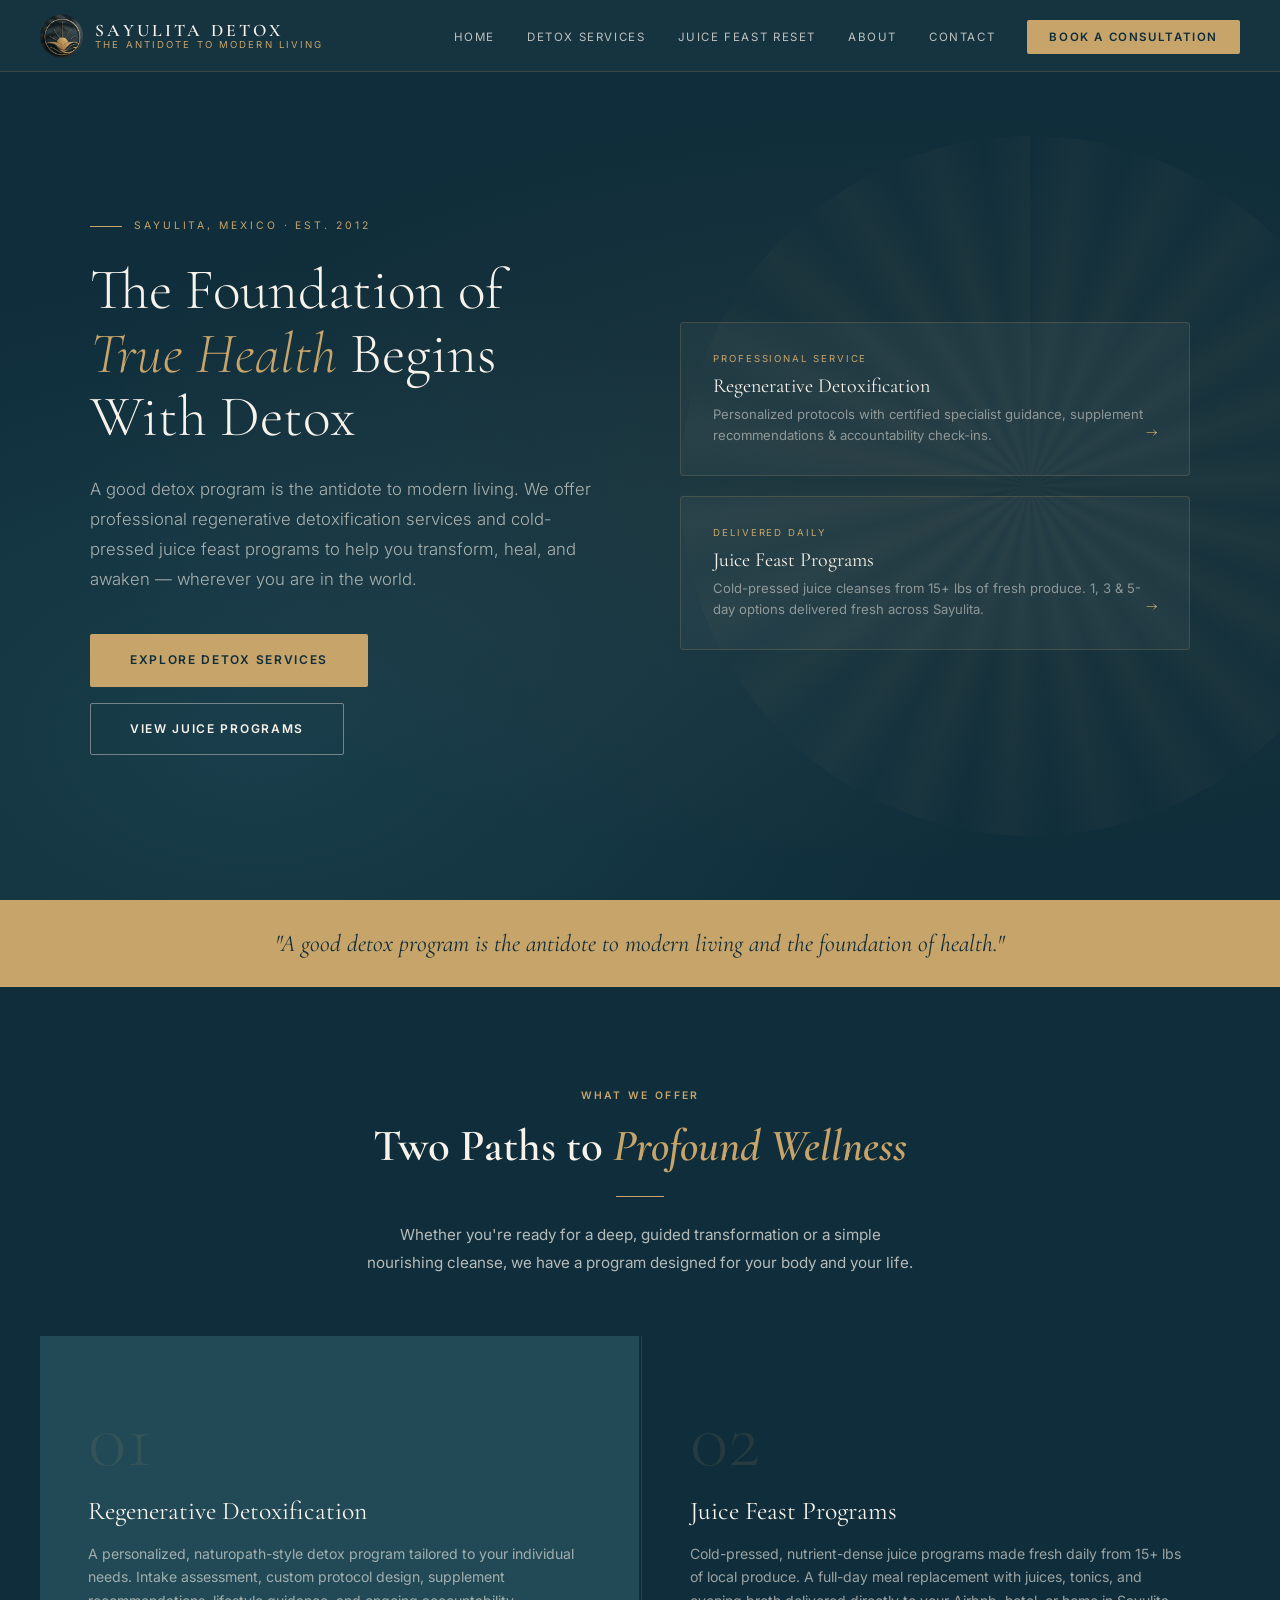
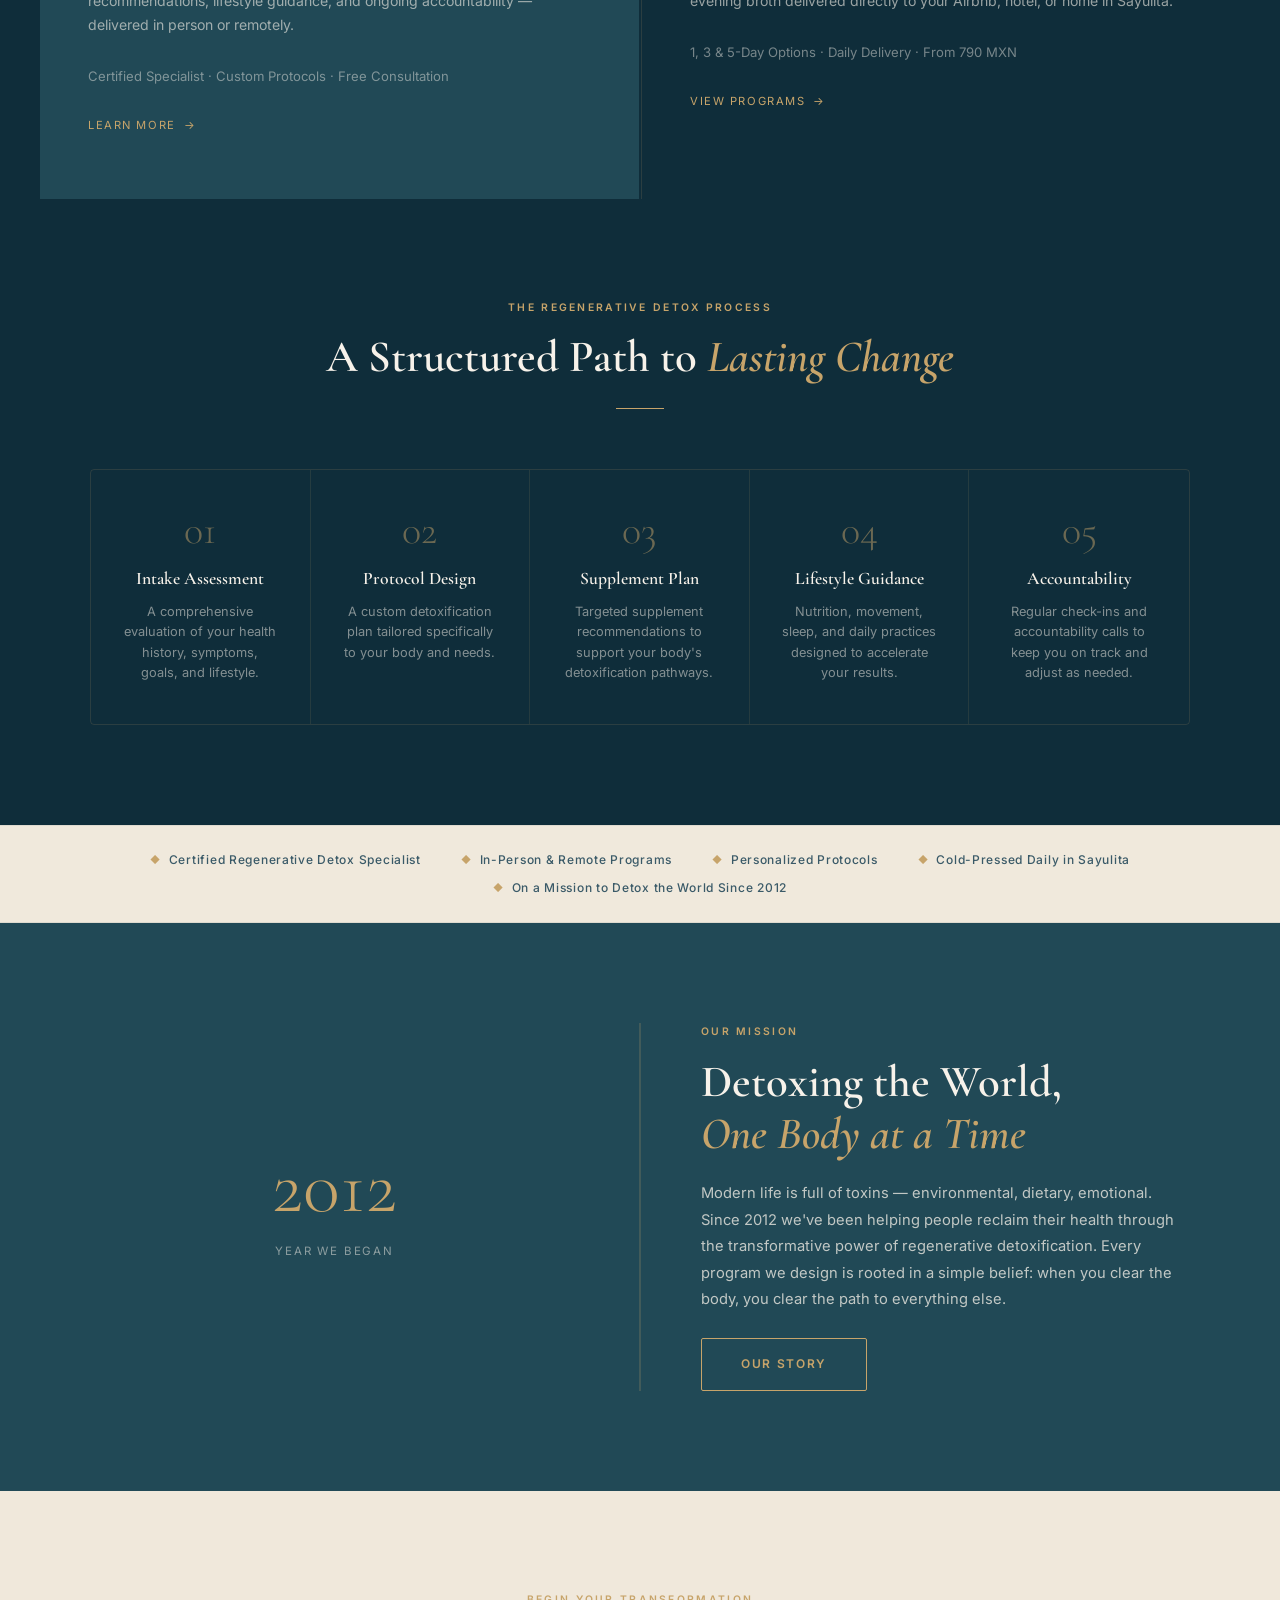
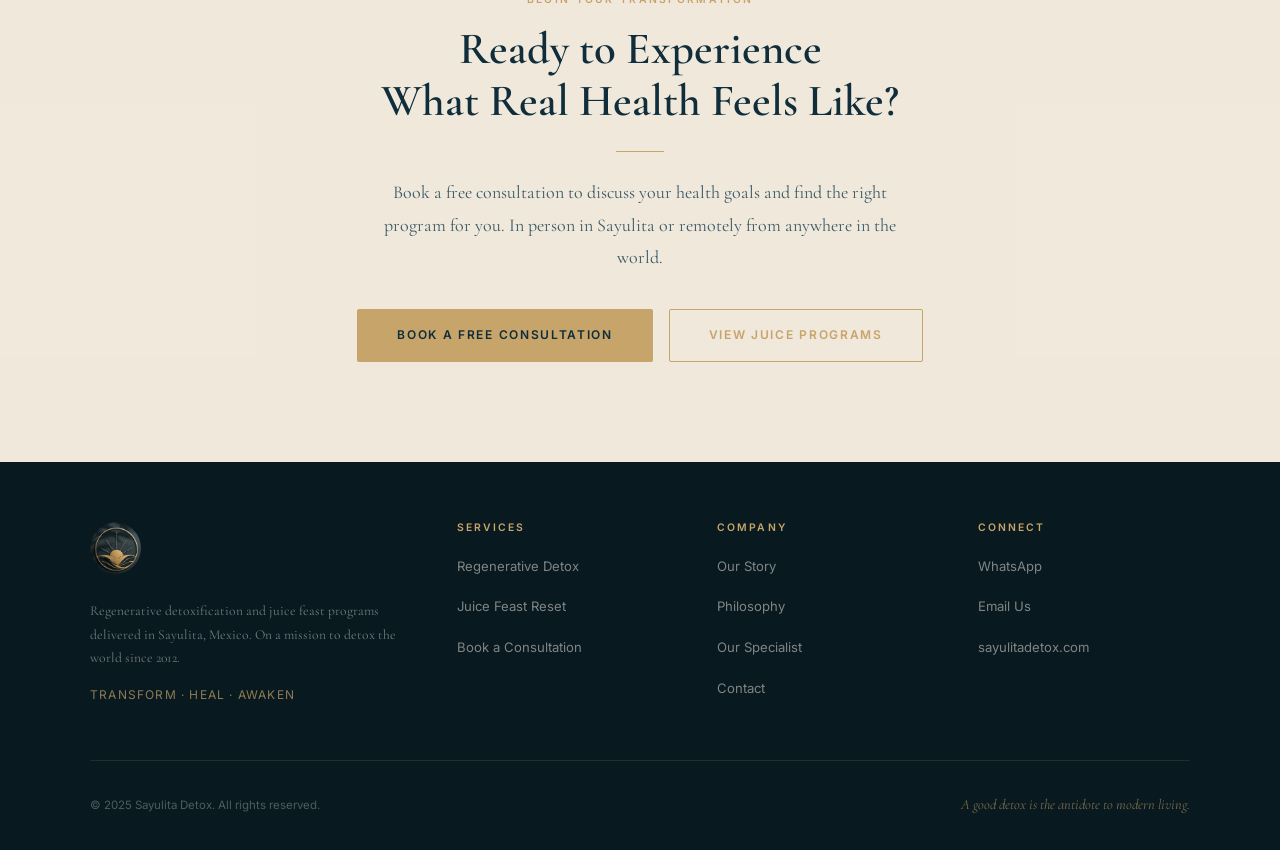
==== commit 9ec1450c: "Add files via upload" ====
--- a/index.html
+++ b/index.html
@@ -3,7 +3,7 @@
 <head>
 <meta charset="UTF-8" />
 <meta name="viewport" content="width=device-width, initial-scale=1.0" />
-<title>Sayulita Detox, The Antidote to Modern Living</title>
+<title>Sayulita Detox — The Antidote to Modern Living</title>
 <meta name="description" content="Professional regenerative detoxification services and cold-pressed juice feast programs in Sayulita, Mexico. Transform, heal, and awaken since 2012." />
 <link rel="preconnect" href="https://fonts.googleapis.com" />
 <link rel="preconnect" href="https://fonts.gstatic.com" crossorigin />
@@ -11,391 +11,256 @@
 <link rel="stylesheet" href="shared.css" />
 <style>
   body { padding-top: 72px; }
-  ::selection { background: var(--gold); color: var(--teal-deep); }
-
-  /* ═══════════ REVEAL SYSTEM ═══════════ */
-  .rv { opacity: 0; transform: translateY(24px); transition: opacity 0.9s cubic-bezier(0.22,1,0.36,1), transform 0.9s cubic-bezier(0.22,1,0.36,1); }
-  .rv.in { opacity: 1; transform: none; }
-  .rv-d1 { transition-delay: 0.12s; }
-  .rv-d2 { transition-delay: 0.24s; }
-  .rv-d3 { transition-delay: 0.36s; }
-  .rv-d4 { transition-delay: 0.48s; }
-
-  /* Gold divider draws itself */
-  .gold-divider { width: 0; transition: width 1.1s cubic-bezier(0.22,1,0.36,1) 0.2s; }
-  .gold-divider.in { width: 48px; }
-
-  @media (prefers-reduced-motion: reduce) {
-    .rv, .gold-divider { opacity: 1 !important; transform: none !important; transition: none !important; width: 48px !important; }
-  }
-
-  /* ═══════════ HERO, THE SUNRISE ═══════════ */
+
+  /* HERO */
   .hero {
-    min-height: 94vh;
-    background:
-      radial-gradient(ellipse 120% 70% at 50% 115%, rgba(199,164,106,0.28) 0%, rgba(199,164,106,0.1) 35%, transparent 65%),
-      linear-gradient(180deg, #0B222D 0%, var(--teal-deep) 55%, #16394A 100%);
+    min-height: 92vh;
+    background: var(--teal-deep);
     display: flex;
     align-items: center;
     position: relative;
     overflow: hidden;
-    padding: 80px 40px 120px;
-  }
-
-  /* The rising sun */
-  .hero-sun {
+    padding: 80px 40px;
+  }
+  .hero::before {
+    content: '';
     position: absolute;
-    left: 50%;
-    bottom: -260px;
-    transform: translateX(-50%);
-    width: 520px;
-    height: 520px;
-    border-radius: 50%;
-    background: radial-gradient(circle, rgba(199,164,106,0.55) 0%, rgba(199,164,106,0.18) 42%, transparent 68%);
-    filter: blur(2px);
-    animation: sunbreathe 9s ease-in-out infinite;
+    inset: 0;
+    background: radial-gradient(ellipse at 70% 50%, rgba(199,164,106,0.08) 0%, transparent 65%),
+                radial-gradient(ellipse at 20% 80%, rgba(33,73,86,0.6) 0%, transparent 50%);
     pointer-events: none;
   }
-  @keyframes sunbreathe {
-    0%, 100% { opacity: 0.85; transform: translateX(-50%) scale(1); }
-    50% { opacity: 1; transform: translateX(-50%) scale(1.05); }
-  }
-
-  /* Turning rays behind everything, fading at edges */
-  .hero-rays {
-    position: absolute;
-    left: 50%;
-    bottom: -420px;
-    transform: translateX(-50%);
-    width: 1100px;
-    height: 1100px;
-    border-radius: 50%;
-    background: conic-gradient(from 0deg,
-      transparent 0deg, rgba(199,164,106,0.13) 7deg, transparent 14deg,
-      rgba(199,164,106,0.13) 21deg, transparent 28deg, rgba(199,164,106,0.13) 35deg,
-      transparent 42deg, rgba(199,164,106,0.13) 49deg, transparent 56deg,
-      rgba(199,164,106,0.13) 63deg, transparent 70deg, rgba(199,164,106,0.13) 77deg,
-      transparent 84deg, rgba(199,164,106,0.13) 91deg, transparent 98deg,
-      rgba(199,164,106,0.13) 105deg, transparent 112deg, rgba(199,164,106,0.13) 119deg,
-      transparent 126deg, rgba(199,164,106,0.13) 133deg, transparent 140deg,
-      rgba(199,164,106,0.13) 147deg, transparent 154deg, rgba(199,164,106,0.13) 161deg,
-      transparent 168deg, rgba(199,164,106,0.13) 175deg, transparent 182deg,
-      rgba(199,164,106,0.13) 189deg, transparent 196deg, rgba(199,164,106,0.13) 203deg,
-      transparent 210deg, rgba(199,164,106,0.13) 217deg, transparent 224deg,
-      rgba(199,164,106,0.13) 231deg, transparent 238deg, rgba(199,164,106,0.13) 245deg,
-      transparent 252deg, rgba(199,164,106,0.13) 259deg, transparent 266deg,
-      rgba(199,164,106,0.13) 273deg, transparent 280deg, rgba(199,164,106,0.13) 287deg,
-      transparent 294deg, rgba(199,164,106,0.13) 301deg, transparent 308deg,
-      rgba(199,164,106,0.13) 315deg, transparent 322deg, rgba(199,164,106,0.13) 329deg,
-      transparent 336deg, rgba(199,164,106,0.13) 343deg, transparent 350deg,
-      rgba(199,164,106,0.13) 357deg, transparent 360deg);
-    -webkit-mask-image: radial-gradient(circle, black 0%, transparent 62%);
-    mask-image: radial-gradient(circle, black 0%, transparent 62%);
-    animation: slowspin 90s linear infinite;
-    pointer-events: none;
-  }
-  @keyframes slowspin { to { transform: translateX(-50%) rotate(360deg); } }
-  @media (prefers-reduced-motion: reduce) {
-    .hero-rays, .hero-sun { animation: none; }
-  }
-
-  /* Grain for depth */
+  /* Subtle sun-ray pattern */
   .hero::after {
     content: '';
     position: absolute;
-    inset: 0;
-    background-image: url("data:image/svg+xml,%3Csvg viewBox='0 0 200 200' xmlns='http://www.w3.org/2000/svg'%3E%3Cfilter id='n'%3E%3CfeTurbulence type='fractalNoise' baseFrequency='0.9' numOctaves='2'/%3E%3C/filter%3E%3Crect width='100%25' height='100%25' filter='url(%23n)' opacity='0.035'/%3E%3C/svg%3E");
+    right: -100px;
+    top: 50%;
+    transform: translateY(-50%);
+    width: 700px;
+    height: 700px;
+    border-radius: 50%;
+    background: conic-gradient(from 0deg, transparent 0deg, rgba(199,164,106,0.04) 8deg, transparent 16deg, rgba(199,164,106,0.04) 24deg, transparent 32deg, rgba(199,164,106,0.04) 40deg, transparent 48deg, rgba(199,164,106,0.04) 56deg, transparent 64deg, rgba(199,164,106,0.04) 72deg, transparent 80deg, rgba(199,164,106,0.04) 88deg, transparent 96deg, rgba(199,164,106,0.04) 104deg, transparent 112deg, rgba(199,164,106,0.04) 120deg, transparent 128deg, rgba(199,164,106,0.04) 136deg, transparent 144deg, rgba(199,164,106,0.04) 152deg, transparent 160deg, rgba(199,164,106,0.04) 168deg, transparent 176deg, rgba(199,164,106,0.04) 184deg, transparent 192deg, rgba(199,164,106,0.04) 200deg, transparent 208deg, rgba(199,164,106,0.04) 216deg, transparent 224deg, rgba(199,164,106,0.04) 232deg, transparent 240deg, rgba(199,164,106,0.04) 248deg, transparent 256deg, rgba(199,164,106,0.04) 264deg, transparent 272deg, rgba(199,164,106,0.04) 280deg, transparent 288deg, rgba(199,164,106,0.04) 296deg, transparent 304deg, rgba(199,164,106,0.04) 312deg, transparent 320deg, rgba(199,164,106,0.04) 328deg, transparent 336deg, rgba(199,164,106,0.04) 344deg, transparent 352deg, rgba(199,164,106,0.04) 360deg);
     pointer-events: none;
-  }
+    animation: slowspin 80s linear infinite;
+  }
+  @keyframes slowspin { to { transform: translateY(-50%) rotate(360deg); } }
+  @media (prefers-reduced-motion: reduce) { .hero::after { animation: none; } }
 
   .hero-inner {
     position: relative;
-    z-index: 2;
+    z-index: 1;
     max-width: 1100px;
     margin: 0 auto;
     width: 100%;
     display: grid;
-    grid-template-columns: 1.1fr 0.9fr;
-    gap: 72px;
+    grid-template-columns: 1fr 1fr;
+    gap: 80px;
     align-items: center;
   }
 
-  /* Page-load orchestration */
-  .lo { opacity: 0; transform: translateY(28px); animation: loadin 1s cubic-bezier(0.22,1,0.36,1) forwards; }
-  .lo-1 { animation-delay: 0.15s; }
-  .lo-2 { animation-delay: 0.35s; }
-  .lo-3 { animation-delay: 0.55s; }
-  .lo-4 { animation-delay: 0.75s; }
-  .lo-5 { animation-delay: 0.95s; }
-  .lo-6 { animation-delay: 1.15s; }
-  @keyframes loadin { to { opacity: 1; transform: none; } }
-  @media (prefers-reduced-motion: reduce) { .lo { animation: none; opacity: 1; transform: none; } }
-
   .hero-tagline {
     font-family: 'Inter', sans-serif;
     font-size: 0.65rem;
-    letter-spacing: 0.3em;
+    letter-spacing: 0.28em;
     text-transform: uppercase;
     color: var(--gold);
-    margin-bottom: 28px;
+    margin-bottom: 24px;
     display: flex;
     align-items: center;
-    gap: 14px;
+    gap: 12px;
   }
   .hero-tagline::before {
     content: '';
     display: block;
-    width: 40px;
+    width: 32px;
     height: 1px;
-    background: linear-gradient(90deg, var(--gold), transparent);
+    background: var(--gold);
     flex-shrink: 0;
   }
 
   .hero h1 {
     color: var(--cream);
-    font-size: clamp(2.8rem, 5vw, 4.4rem);
+    font-size: clamp(2.6rem, 4.5vw, 4rem);
     font-weight: 300;
-    line-height: 1.06;
-    margin-bottom: 28px;
-    letter-spacing: -0.01em;
+    line-height: 1.1;
+    margin-bottom: 24px;
   }
   .hero h1 em {
     font-style: italic;
     color: var(--gold);
-    position: relative;
   }
 
   .hero-body {
-    font-size: 1.02rem;
-    color: rgba(247,242,234,0.62);
-    line-height: 1.85;
-    margin-bottom: 44px;
+    font-size: 1.05rem;
+    color: rgba(247,242,234,0.65);
+    line-height: 1.8;
+    margin-bottom: 40px;
     font-family: 'Inter', sans-serif;
     font-weight: 300;
-    max-width: 480px;
   }
 
   .hero-btns { display: flex; gap: 16px; flex-wrap: wrap; }
 
-  .btn-gold {
-    position: relative;
-    overflow: hidden;
-  }
-  .btn-gold::after {
-    content: '';
-    position: absolute;
-    top: 0; left: -80%;
-    width: 60%;
-    height: 100%;
-    background: linear-gradient(105deg, transparent, rgba(255,255,255,0.35), transparent);
-    transform: skewX(-20deg);
-    transition: left 0.6s ease;
-  }
-  .btn-gold:hover::after { left: 130%; }
-
-  .hero-right { display: flex; flex-direction: column; gap: 22px; }
+  .hero-right {
+    display: flex;
+    flex-direction: column;
+    gap: 20px;
+  }
 
   .hero-card {
-    background: rgba(247,242,234,0.035);
-    backdrop-filter: blur(6px);
-    border: 1px solid rgba(199,164,106,0.22);
-    border-radius: 6px;
-    padding: 30px 34px;
+    background: rgba(247,242,234,0.04);
+    border: 1px solid rgba(199,164,106,0.2);
+    border-radius: 4px;
+    padding: 28px 32px;
     text-decoration: none;
-    transition: all 0.35s cubic-bezier(0.22,1,0.36,1);
-    position: relative;
-  }
-  .hero-card::before {
-    content: '';
-    position: absolute;
-    left: 0; top: 20%;
-    height: 60%;
-    width: 2px;
-    background: linear-gradient(180deg, transparent, var(--gold), transparent);
-    opacity: 0;
-    transition: opacity 0.35s;
+    transition: all 0.25s;
   }
   .hero-card:hover {
-    background: rgba(199,164,106,0.09);
-    border-color: rgba(199,164,106,0.55);
-    transform: translateX(8px);
-    box-shadow: 0 8px 40px rgba(199,164,106,0.12);
-  }
-  .hero-card:hover::before { opacity: 1; }
+    background: rgba(199,164,106,0.08);
+    border-color: rgba(199,164,106,0.5);
+    transform: translateX(6px);
+  }
   .hero-card-tag {
     font-family: 'Inter', sans-serif;
     font-size: 0.6rem;
-    letter-spacing: 0.22em;
+    letter-spacing: 0.2em;
     text-transform: uppercase;
     color: var(--gold);
-    margin-bottom: 10px;
+    margin-bottom: 8px;
     display: block;
   }
   .hero-card h3 {
     color: var(--cream);
-    font-size: 1.35rem;
+    font-size: 1.25rem;
     font-weight: 400;
-    margin-bottom: 8px;
+    margin-bottom: 6px;
   }
   .hero-card p {
     font-family: 'Inter', sans-serif;
     font-size: 0.82rem;
     color: rgba(247,242,234,0.5);
-    line-height: 1.6;
+    line-height: 1.55;
     margin: 0;
-    padding-right: 28px;
   }
   .hero-card-arrow {
-    position: absolute;
-    right: 28px;
-    top: 50%;
-    transform: translateY(-50%);
-    color: var(--gold);
-    font-size: 1.2rem;
-    transition: transform 0.35s;
-  }
-  .hero-card:hover .hero-card-arrow { transform: translateY(-50%) translateX(6px); }
-
-  /* Wave divider flowing out of hero (logo's waves) */
-  .wave-divider {
-    position: absolute;
-    bottom: -1px;
-    left: 0;
-    width: 100%;
-    line-height: 0;
-    z-index: 3;
-  }
-  .wave-divider svg { display: block; width: 100%; height: 70px; }
-
-  /* ═══════════ PHILOSOPHY STRIP ═══════════ */
+    float: right;
+    color: var(--gold);
+    font-size: 1.1rem;
+    margin-top: -28px;
+  }
+
+  /* PHILOSOPHY STRIP */
   .philosophy-strip {
     background: var(--gold);
-    padding: 30px 40px;
+    padding: 22px 40px;
     text-align: center;
-    position: relative;
-    overflow: hidden;
   }
   .philosophy-strip p {
     font-family: 'Cormorant Garamond', serif;
     font-style: italic;
-    font-size: clamp(1.15rem, 2.6vw, 1.6rem);
+    font-size: clamp(1.1rem, 2.5vw, 1.5rem);
     color: var(--teal-deep);
     margin: 0;
     font-weight: 400;
-    position: relative;
-  }
-
-  /* ═══════════ PILLARS ═══════════ */
+  }
+
+  /* TWO PILLARS */
   .pillars-grid {
     display: grid;
     grid-template-columns: 1fr 1fr;
     gap: 2px;
-    margin-top: 64px;
+    margin-top: 60px;
   }
   .pillar {
-    padding: 68px 52px;
+    padding: 64px 48px;
     position: relative;
     overflow: hidden;
     text-decoration: none;
     display: block;
-    transition: all 0.4s cubic-bezier(0.22,1,0.36,1);
+    transition: all 0.3s;
   }
   .pillar-1 { background: var(--teal-mid); }
   .pillar-2 { background: var(--teal-deep); border-left: 1px solid rgba(199,164,106,0.15); }
-  .pillar::after {
-    content: '';
-    position: absolute;
-    bottom: 0; left: 0;
-    width: 100%;
-    height: 2px;
-    background: linear-gradient(90deg, transparent, var(--gold), transparent);
-    transform: scaleX(0);
-    transition: transform 0.5s cubic-bezier(0.22,1,0.36,1);
-  }
-  .pillar:hover { filter: brightness(1.1); }
-  .pillar:hover::after { transform: scaleX(1); }
+  .pillar:hover { filter: brightness(1.08); }
   .pillar-number {
     font-family: 'Cormorant Garamond', serif;
-    font-size: 5.5rem;
+    font-size: 5rem;
     font-weight: 300;
-    color: rgba(199,164,106,0.14);
+    color: rgba(199,164,106,0.12);
     line-height: 1;
-    margin-bottom: 18px;
+    margin-bottom: 16px;
   }
   .pillar h3 {
     color: var(--cream);
-    font-size: 1.7rem;
+    font-size: 1.6rem;
     font-weight: 400;
-    margin-bottom: 18px;
+    margin-bottom: 16px;
   }
   .pillar p {
     font-family: 'Inter', sans-serif;
     font-size: 0.88rem;
     color: rgba(247,242,234,0.6);
-    line-height: 1.75;
+    line-height: 1.7;
     margin-bottom: 28px;
   }
   .pillar-link {
     font-family: 'Inter', sans-serif;
     font-size: 0.7rem;
-    letter-spacing: 0.16em;
+    letter-spacing: 0.14em;
     text-transform: uppercase;
     color: var(--gold);
-    display: inline-flex;
+    display: flex;
     align-items: center;
     gap: 8px;
   }
-  .pillar-link::after { content: '→'; transition: transform 0.3s; }
-  .pillar:hover .pillar-link::after { transform: translateX(5px); }
-
-  /* ═══════════ PROCESS ═══════════ */
+  .pillar-link::after { content: '→'; }
+
+  /* PROCESS STEPS */
   .process-steps {
     display: grid;
-    grid-template-columns: repeat(3, 1fr);
+    grid-template-columns: repeat(auto-fit, minmax(200px, 1fr));
     gap: 0;
-    margin-top: 64px;
+    margin-top: 60px;
     border: 1px solid rgba(199,164,106,0.15);
-    border-radius: 6px;
+    border-radius: 4px;
     overflow: hidden;
   }
   .process-step {
-    padding: 48px 36px;
+    padding: 40px 32px;
     border-right: 1px solid rgba(199,164,106,0.12);
     text-align: center;
-    transition: background 0.35s;
-    position: relative;
-  }
-  .process-step:hover { background: rgba(199,164,106,0.05); }
+  }
   .process-step:last-child { border-right: none; }
   .step-num {
     font-family: 'Cormorant Garamond', serif;
-    font-size: 2.8rem;
+    font-size: 2.5rem;
     font-weight: 300;
     color: var(--gold);
-    opacity: 0.45;
+    opacity: 0.5;
     line-height: 1;
-    margin-bottom: 16px;
+    margin-bottom: 14px;
   }
   .step-title {
     font-family: 'Cormorant Garamond', serif;
-    font-size: 1.2rem;
+    font-size: 1.1rem;
     color: var(--cream);
     font-weight: 600;
-    margin-bottom: 10px;
+    margin-bottom: 8px;
   }
   .step-desc {
     font-family: 'Inter', sans-serif;
-    font-size: 0.82rem;
+    font-size: 0.8rem;
     color: rgba(247,242,234,0.5);
-    line-height: 1.65;
-  }
-
-  /* ═══════════ TRUST BAR ═══════════ */
+    line-height: 1.6;
+  }
+
+  /* TRUST BAR */
   .trust-bar {
     background: var(--cream-warm);
     border-top: 1px solid rgba(15,45,58,0.08);
     border-bottom: 1px solid rgba(15,45,58,0.08);
-    padding: 26px 40px;
+    padding: 24px 40px;
   }
   .trust-bar-inner {
     max-width: 1100px;
@@ -403,75 +268,67 @@
     display: flex;
     flex-wrap: wrap;
     justify-content: center;
-    gap: 8px 44px;
+    gap: 8px 40px;
   }
   .trust-item {
     font-family: 'Inter', sans-serif;
-    font-size: 0.76rem;
+    font-size: 0.75rem;
     color: var(--text-mid);
     font-weight: 500;
     letter-spacing: 0.06em;
     display: flex;
     align-items: center;
-    gap: 9px;
+    gap: 8px;
   }
   .trust-dot { color: var(--gold); font-size: 0.6rem; }
 
-  /* ═══════════ SINCE 2012 ═══════════ */
+  /* SINCE 2012 */
   .since-block {
     max-width: 1100px;
     margin: 0 auto;
     display: grid;
-    grid-template-columns: 1fr 2px 1.2fr;
-    gap: 64px;
+    grid-template-columns: 1fr 2px 1fr;
+    gap: 60px;
     align-items: center;
   }
-  .since-divider { background: linear-gradient(180deg, transparent, rgba(199,164,106,0.35), transparent); align-self: stretch; }
-  .since-stat { text-align: center; }
+  .since-divider { background: rgba(199,164,106,0.2); align-self: stretch; }
+  .since-stat {
+    text-align: center;
+  }
   .since-number {
     font-family: 'Cormorant Garamond', serif;
-    font-size: clamp(3.5rem, 7vw, 5.8rem);
+    font-size: clamp(3rem, 6vw, 5rem);
     font-weight: 300;
     color: var(--gold);
     line-height: 1;
-    margin-bottom: 10px;
+    margin-bottom: 8px;
     display: block;
-    text-shadow: 0 0 60px rgba(199,164,106,0.35);
   }
   .since-label {
     font-family: 'Inter', sans-serif;
     font-size: 0.72rem;
-    letter-spacing: 0.18em;
+    letter-spacing: 0.16em;
     text-transform: uppercase;
     color: rgba(247,242,234,0.5);
   }
 
-  /* ═══════════ FINAL CTA ═══════════ */
+  /* CTA SECTION */
   .cta-section {
     text-align: center;
-    padding: 110px 40px;
+    padding: 100px 40px;
     background: var(--cream-warm);
   }
-  .cta-section h2 {
-    color: var(--teal-deep);
-    margin-bottom: 16px;
-    font-size: clamp(2.2rem, 4.5vw, 3.4rem);
-  }
-  .cta-section p { color: var(--text-mid); max-width: 520px; margin: 0 auto 40px; }
+  .cta-section h2 { color: var(--teal-deep); margin-bottom: 16px; }
+  .cta-section p { color: var(--text-mid); max-width: 520px; margin: 0 auto 36px; }
   .cta-btns { display: flex; gap: 16px; justify-content: center; flex-wrap: wrap; }
 
-  /* ═══════════ RESPONSIVE ═══════════ */
   @media (max-width: 900px) {
-    .hero { padding-bottom: 100px; }
-    .hero-inner { grid-template-columns: 1fr; gap: 52px; }
-    .hero-rays { width: 700px; height: 700px; bottom: -300px; }
+    .hero-inner { grid-template-columns: 1fr; gap: 48px; }
+    .hero::after { display: none; }
     .pillars-grid { grid-template-columns: 1fr; }
     .pillar-2 { border-left: none; border-top: 2px solid rgba(199,164,106,0.15); }
-    .since-block { grid-template-columns: 1fr; gap: 36px; }
+    .since-block { grid-template-columns: 1fr; gap: 32px; }
     .since-divider { display: none; }
-    .process-steps { grid-template-columns: 1fr; }
-    .process-step { border-right: none; border-bottom: 1px solid rgba(199,164,106,0.12); }
-    .process-step:last-child { border-bottom: none; }
   }
 </style>
 </head>
@@ -498,93 +355,95 @@
   </button>
 </nav>
 
-<!-- HERO: THE SUNRISE -->
+<!-- HERO -->
 <section class="hero">
-  <div class="hero-rays" aria-hidden="true"></div>
-  <div class="hero-sun" aria-hidden="true"></div>
   <div class="hero-inner">
     <div class="hero-left">
-      <p class="hero-tagline lo lo-1">Sayulita, Mexico · Est. 2012</p>
-      <h1 class="lo lo-2">The Foundation of <em>True Health</em> Begins With Detox</h1>
-      <p class="hero-body lo lo-3">A good detox program is the antidote to modern living. We offer professional regenerative detoxification services and cold-pressed juice feast programs to help you transform, heal, and awaken, wherever you are in the world.</p>
-      <div class="hero-btns lo lo-4">
+      <p class="hero-tagline">Sayulita, Mexico · Est. 2012</p>
+      <h1>The Foundation of <em>True Health</em> Begins With Detox</h1>
+      <p class="hero-body">A good detox program is the antidote to modern living. We offer professional regenerative detoxification services and cold-pressed juice feast programs to help you transform, heal, and awaken — wherever you are in the world.</p>
+      <div class="hero-btns">
         <a href="services.html" class="btn btn-gold">Explore Detox Services</a>
-        <a href="juice-feast.html" class="btn btn-outline-cream">View Juice Feast Reset</a>
+        <a href="juice-feast.html" class="btn btn-outline-cream">View Juice Programs</a>
       </div>
     </div>
     <div class="hero-right">
-      <a href="services.html" class="hero-card lo lo-5">
+      <a href="services.html" class="hero-card">
         <span class="hero-card-tag">Professional Service</span>
         <h3>Regenerative Detoxification</h3>
-        <p>Personalized protocols with certified specialist guidance. Tailored to your individual needs, delivered in person or remotely.</p>
+        <p>Personalized protocols with certified specialist guidance, supplement recommendations & accountability check-ins.</p>
         <span class="hero-card-arrow">→</span>
       </a>
-      <a href="juice-feast.html" class="hero-card lo lo-6">
+      <a href="juice-feast.html" class="hero-card">
         <span class="hero-card-tag">Delivered Daily</span>
-        <h3>The Sayulita Reset</h3>
+        <h3>Juice Feast Programs</h3>
         <p>Cold-pressed juice cleanses from 15+ lbs of fresh produce. 1, 3 & 5-day options delivered fresh across Sayulita.</p>
         <span class="hero-card-arrow">→</span>
       </a>
     </div>
   </div>
-  <!-- Waves flowing out of the sunrise (the logo, alive) -->
-  <div class="wave-divider" aria-hidden="true">
-    <svg viewBox="0 0 1440 70" preserveAspectRatio="none" xmlns="http://www.w3.org/2000/svg">
-      <path d="M0,40 C240,70 480,10 720,35 C960,60 1200,20 1440,45 L1440,70 L0,70 Z" fill="#C7A46A" opacity="0.35"/>
-      <path d="M0,50 C240,25 480,60 720,45 C960,30 1200,55 1440,35 L1440,70 L0,70 Z" fill="#C7A46A"/>
-    </svg>
-  </div>
 </section>
 
 <!-- PHILOSOPHY STRIP -->
 <div class="philosophy-strip">
-  <p class="rv">"A good detox program is the antidote to modern living and the foundation of health."</p>
+  <p>"A good detox program is the antidote to modern living and the foundation of health."</p>
 </div>
 
 <!-- TWO PILLARS -->
 <section class="section section-dark" style="padding-bottom:0;">
   <div class="section-inner wide" style="text-align:center;">
-    <span class="eyebrow rv">What We Offer</span>
-    <h2 style="color:var(--cream);" class="rv rv-d1">Two Paths to <em style="color:var(--gold);">Profound Wellness</em></h2>
+    <span class="eyebrow">What We Offer</span>
+    <h2 style="color:var(--cream);">Two Paths to <em style="color:var(--gold);">Profound Wellness</em></h2>
     <div class="gold-divider center"></div>
-    <p style="max-width:560px;margin:0 auto;font-family:'Inter',sans-serif;font-size:0.95rem;" class="rv rv-d2">Whether you're ready for a deep, guided transformation or a simple nourishing cleanse, we have a program designed for your body and your life.</p>
+    <p style="max-width:560px;margin:0 auto;font-family:'Inter',sans-serif;font-size:0.95rem;">Whether you're ready for a deep, guided transformation or a simple nourishing cleanse, we have a program designed for your body and your life.</p>
   </div>
   <div class="pillars-grid">
-    <a href="services.html" class="pillar pillar-1 rv">
+    <a href="services.html" class="pillar pillar-1">
       <div class="pillar-number">01</div>
       <h3>Regenerative Detoxification</h3>
-      <p>A personalized, naturopath-style detox program tailored to your individual needs. Intake assessment, custom protocol design, and ongoing accountability, delivered in person or remotely.</p>
+      <p>A personalized, naturopath-style detox program tailored to your individual needs. Intake assessment, custom protocol design, supplement recommendations, lifestyle guidance, and ongoing accountability — delivered in person or remotely.</p>
+      <p style="font-size:0.82rem;color:rgba(247,242,234,0.45);">Certified Specialist · Custom Protocols · Free Consultation</p>
       <span class="pillar-link">Learn More</span>
     </a>
-    <a href="juice-feast.html" class="pillar pillar-2 rv rv-d1">
+    <a href="juice-feast.html" class="pillar pillar-2">
       <div class="pillar-number">02</div>
-      <h3>The Sayulita Reset</h3>
+      <h3>Juice Feast Programs</h3>
       <p>Cold-pressed, nutrient-dense juice programs made fresh daily from 15+ lbs of local produce. A full-day meal replacement with juices, tonics, and evening broth delivered directly to your Airbnb, hotel, or home in Sayulita.</p>
-      <p style="font-size:0.82rem;color:rgba(247,242,234,0.45);">1, 3 & 5-Day Options · Daily Delivery · From 890 MXN</p>
+      <p style="font-size:0.82rem;color:rgba(247,242,234,0.45);">1, 3 &amp; 5-Day Options · Daily Delivery · From 790 MXN</p>
       <span class="pillar-link">View Programs</span>
     </a>
   </div>
 </section>
 
-<!-- PROCESS -->
+<!-- HOW DETOX WORKS (PROCESS) -->
 <section class="section section-dark">
   <div class="section-inner wide" style="text-align:center;">
-    <span class="eyebrow rv">The Regenerative Detox Process</span>
-    <h2 style="color:var(--cream);" class="rv rv-d1">A Structured Path to <em style="color:var(--gold);">True Health</em></h2>
+    <span class="eyebrow">The Regenerative Detox Process</span>
+    <h2 style="color:var(--cream);">A Structured Path to <em style="color:var(--gold);">Lasting Change</em></h2>
     <div class="gold-divider center"></div>
     <div class="process-steps">
-      <div class="process-step rv">
+      <div class="process-step">
         <div class="step-num">01</div>
         <div class="step-title">Intake Assessment</div>
         <div class="step-desc">A comprehensive evaluation of your health history, symptoms, goals, and lifestyle.</div>
       </div>
-      <div class="process-step rv rv-d1">
+      <div class="process-step">
         <div class="step-num">02</div>
         <div class="step-title">Protocol Design</div>
         <div class="step-desc">A custom detoxification plan tailored specifically to your body and needs.</div>
       </div>
-      <div class="process-step rv rv-d2">
+      <div class="process-step">
         <div class="step-num">03</div>
+        <div class="step-title">Supplement Plan</div>
+        <div class="step-desc">Targeted supplement recommendations to support your body's detoxification pathways.</div>
+      </div>
+      <div class="process-step">
+        <div class="step-num">04</div>
+        <div class="step-title">Lifestyle Guidance</div>
+        <div class="step-desc">Nutrition, movement, sleep, and daily practices designed to accelerate your results.</div>
+      </div>
+      <div class="process-step">
+        <div class="step-num">05</div>
         <div class="step-title">Accountability</div>
         <div class="step-desc">Regular check-ins and accountability calls to keep you on track and adjust as needed.</div>
       </div>
@@ -595,38 +454,40 @@
 <!-- TRUST BAR -->
 <div class="trust-bar">
   <div class="trust-bar-inner">
-    <span class="trust-item rv"><span class="trust-dot">◆</span> Certified Regenerative Detox Specialist</span>
-    <span class="trust-item rv rv-d1"><span class="trust-dot">◆</span> In-Person & Remote Programs</span>
-    <span class="trust-item rv rv-d2"><span class="trust-dot">◆</span> Cold-Pressed Daily in Sayulita</span>
+    <span class="trust-item"><span class="trust-dot">◆</span> Certified Regenerative Detox Specialist</span>
+    <span class="trust-item"><span class="trust-dot">◆</span> In-Person & Remote Programs</span>
+    <span class="trust-item"><span class="trust-dot">◆</span> Personalized Protocols</span>
+    <span class="trust-item"><span class="trust-dot">◆</span> Cold-Pressed Daily in Sayulita</span>
+    <span class="trust-item"><span class="trust-dot">◆</span> On a Mission to Detox the World Since 2012</span>
   </div>
 </div>
 
 <!-- SINCE 2012 -->
 <section class="section section-mid">
   <div class="since-block">
-    <div class="since-stat rv">
+    <div class="since-stat">
       <span class="since-number">2012</span>
-      <span class="since-label">Detoxing the World Since</span>
+      <span class="since-label">Year We Began</span>
     </div>
     <div class="since-divider"></div>
     <div>
-      <span class="eyebrow rv">Our Mission</span>
-      <h2 style="color:var(--cream);margin-bottom:20px;" class="rv rv-d1">Detoxing the World,<br><em style="color:var(--gold);">One Body at a Time</em></h2>
-      <p style="font-family:'Inter',sans-serif;font-size:0.92rem;line-height:1.8;" class="rv rv-d2">Modern life is full of toxins: environmental, dietary, emotional. Since 2012 we've been helping people reclaim their health through the transformative power of regenerative detoxification. Every program we design is rooted in a simple belief: when you clear the body, you restore what's already yours.</p>
-      <a href="about.html" class="btn btn-outline rv rv-d3" style="margin-top:8px;">Our Story</a>
+      <span class="eyebrow">Our Mission</span>
+      <h2 style="color:var(--cream);margin-bottom:20px;">Detoxing the World,<br><em style="color:var(--gold);">One Body at a Time</em></h2>
+      <p style="font-family:'Inter',sans-serif;font-size:0.92rem;line-height:1.8;">Modern life is full of toxins — environmental, dietary, emotional. Since 2012 we've been helping people reclaim their health through the transformative power of regenerative detoxification. Every program we design is rooted in a simple belief: when you clear the body, you clear the path to everything else.</p>
+      <a href="about.html" class="btn btn-outline" style="margin-top:8px;">Our Story</a>
     </div>
   </div>
 </section>
 
 <!-- FINAL CTA -->
 <section class="cta-section leaf-texture">
-  <span class="eyebrow rv" style="display:block;text-align:center;">Begin Your Transformation</span>
-  <h2 class="rv rv-d1">Start Here.</h2>
+  <span class="eyebrow" style="display:block;text-align:center;">Begin Your Transformation</span>
+  <h2>Ready to Experience<br>What Real Health Feels Like?</h2>
   <div class="gold-divider center"></div>
-  <p class="rv rv-d2">Book a free consultation to discuss your health goals and find the right program for you. In person in Sayulita or remotely from anywhere in the world.</p>
-  <div class="cta-btns rv rv-d3">
+  <p>Book a free consultation to discuss your health goals and find the right program for you. In person in Sayulita or remotely from anywhere in the world.</p>
+  <div class="cta-btns">
     <a href="contact.html" class="btn btn-gold">Book a Free Consultation</a>
-    <a href="juice-feast.html" class="btn btn-outline">View Juice Feast Reset</a>
+    <a href="juice-feast.html" class="btn btn-outline">View Juice Programs</a>
   </div>
 </section>
 
@@ -636,13 +497,13 @@
       <div class="footer-brand">
         <img src="logo-dark.png" alt="Sayulita Detox" class="footer-logo-img" />
         <p>Regenerative detoxification and juice feast programs delivered in Sayulita, Mexico. On a mission to detox the world since 2012.</p>
-        <p style="margin-top:12px;font-family:'Inter',sans-serif;font-size:0.75rem;color:rgba(199,164,106,0.7);letter-spacing:0.1em;">CLEAR THE BODY. RESTORE WHAT'S YOURS.</p>
+        <p style="margin-top:12px;font-family:'Inter',sans-serif;font-size:0.75rem;color:rgba(199,164,106,0.7);letter-spacing:0.1em;">TRANSFORM · HEAL · AWAKEN</p>
       </div>
       <div class="footer-col">
         <h4>Services</h4>
         <ul>
           <li><a href="services.html">Regenerative Detox</a></li>
-          <li><a href="juice-feast.html">The Sayulita Reset</a></li>
+          <li><a href="juice-feast.html">Juice Feast Reset</a></li>
           <li><a href="contact.html">Book a Consultation</a></li>
         </ul>
       </div>
@@ -671,24 +532,5 @@
   </div>
 </footer>
 
-<script>
-  // Scroll reveal
-  (function(){
-    if (window.matchMedia('(prefers-reduced-motion: reduce)').matches) {
-      document.querySelectorAll('.rv, .gold-divider').forEach(el => el.classList.add('in'));
-      return;
-    }
-    const io = new IntersectionObserver((entries) => {
-      entries.forEach(e => {
-        if (e.isIntersecting) {
-          e.target.classList.add('in');
-          io.unobserve(e.target);
-        }
-      });
-    }, { threshold: 0.15, rootMargin: '0px 0px -40px 0px' });
-    document.querySelectorAll('.rv, .gold-divider').forEach(el => io.observe(el));
-  })();
-</script>
-
 </body>
 </html>
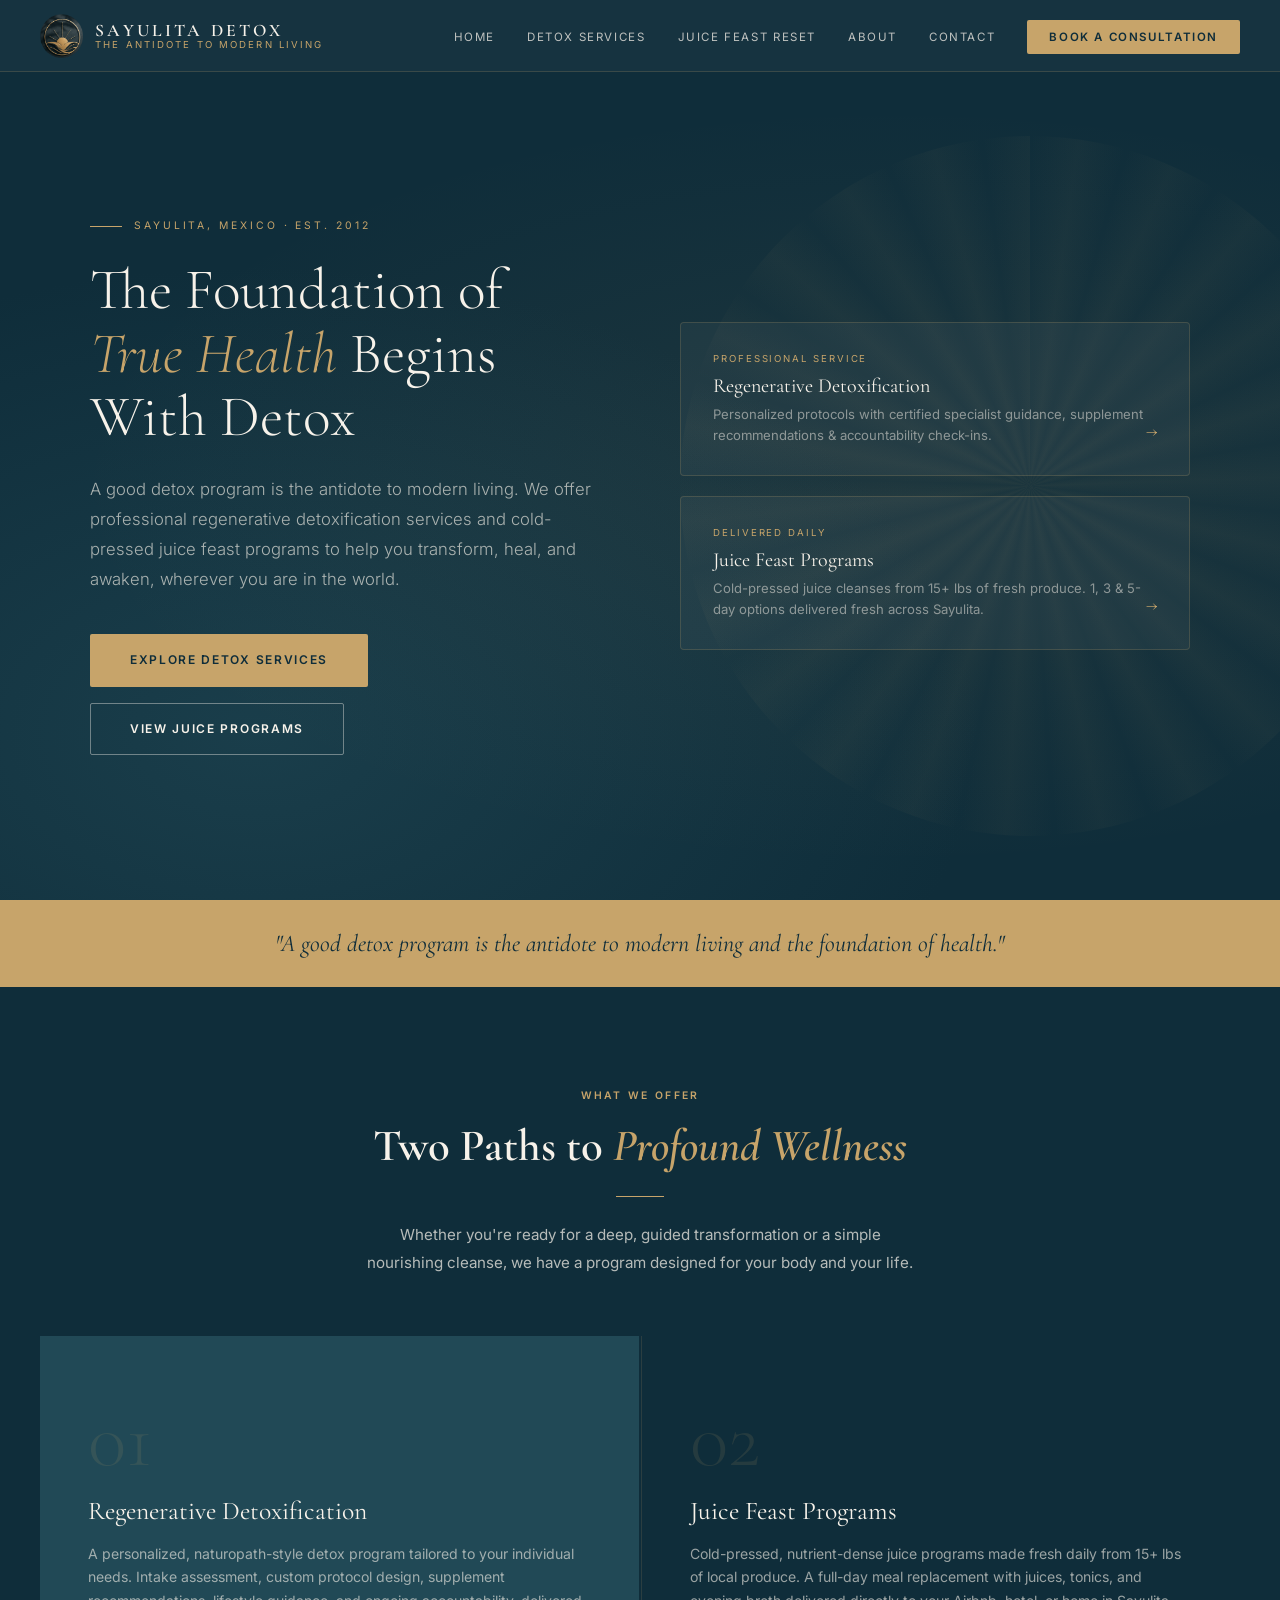
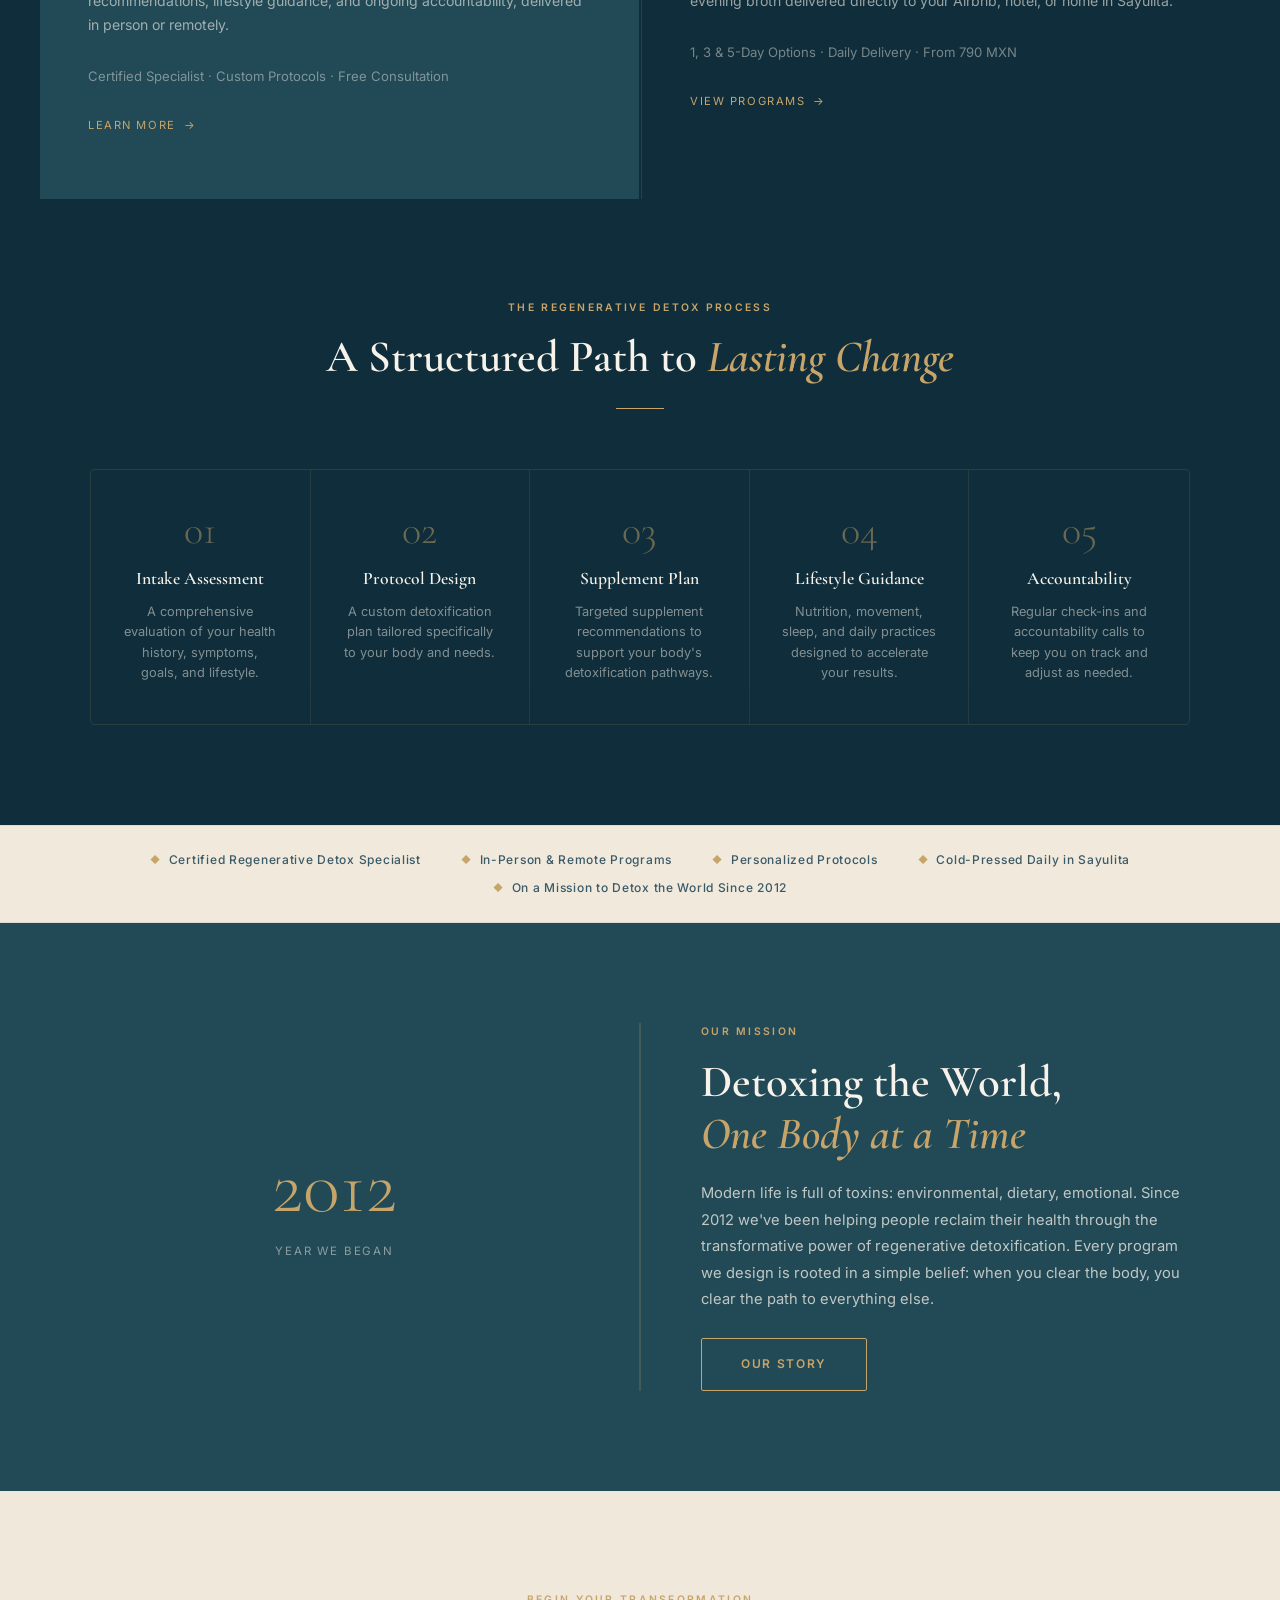
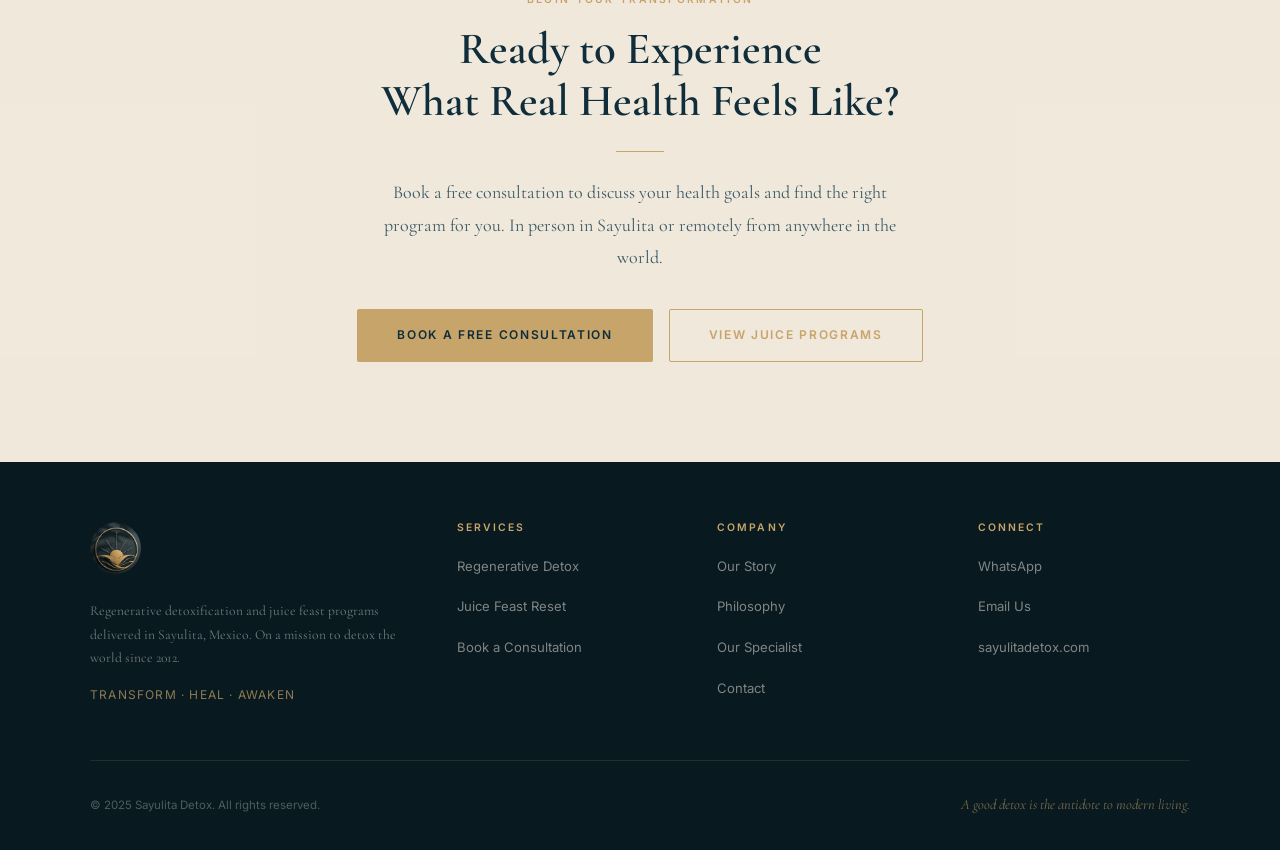
==== commit 45341126: "Add files via upload" ====
--- a/index.html
+++ b/index.html
@@ -3,7 +3,7 @@
 <head>
 <meta charset="UTF-8" />
 <meta name="viewport" content="width=device-width, initial-scale=1.0" />
-<title>Sayulita Detox — The Antidote to Modern Living</title>
+<title>Sayulita Detox: The Antidote to Modern Living</title>
 <meta name="description" content="Professional regenerative detoxification services and cold-pressed juice feast programs in Sayulita, Mexico. Transform, heal, and awaken since 2012." />
 <link rel="preconnect" href="https://fonts.googleapis.com" />
 <link rel="preconnect" href="https://fonts.gstatic.com" crossorigin />
@@ -361,7 +361,7 @@
     <div class="hero-left">
       <p class="hero-tagline">Sayulita, Mexico · Est. 2012</p>
       <h1>The Foundation of <em>True Health</em> Begins With Detox</h1>
-      <p class="hero-body">A good detox program is the antidote to modern living. We offer professional regenerative detoxification services and cold-pressed juice feast programs to help you transform, heal, and awaken — wherever you are in the world.</p>
+      <p class="hero-body">A good detox program is the antidote to modern living. We offer professional regenerative detoxification services and cold-pressed juice feast programs to help you transform, heal, and awaken, wherever you are in the world.</p>
       <div class="hero-btns">
         <a href="services.html" class="btn btn-gold">Explore Detox Services</a>
         <a href="juice-feast.html" class="btn btn-outline-cream">View Juice Programs</a>
@@ -401,7 +401,7 @@
     <a href="services.html" class="pillar pillar-1">
       <div class="pillar-number">01</div>
       <h3>Regenerative Detoxification</h3>
-      <p>A personalized, naturopath-style detox program tailored to your individual needs. Intake assessment, custom protocol design, supplement recommendations, lifestyle guidance, and ongoing accountability — delivered in person or remotely.</p>
+      <p>A personalized, naturopath-style detox program tailored to your individual needs. Intake assessment, custom protocol design, supplement recommendations, lifestyle guidance, and ongoing accountability, delivered in person or remotely.</p>
       <p style="font-size:0.82rem;color:rgba(247,242,234,0.45);">Certified Specialist · Custom Protocols · Free Consultation</p>
       <span class="pillar-link">Learn More</span>
     </a>
@@ -473,7 +473,7 @@
     <div>
       <span class="eyebrow">Our Mission</span>
       <h2 style="color:var(--cream);margin-bottom:20px;">Detoxing the World,<br><em style="color:var(--gold);">One Body at a Time</em></h2>
-      <p style="font-family:'Inter',sans-serif;font-size:0.92rem;line-height:1.8;">Modern life is full of toxins — environmental, dietary, emotional. Since 2012 we've been helping people reclaim their health through the transformative power of regenerative detoxification. Every program we design is rooted in a simple belief: when you clear the body, you clear the path to everything else.</p>
+      <p style="font-family:'Inter',sans-serif;font-size:0.92rem;line-height:1.8;">Modern life is full of toxins: environmental, dietary, emotional. Since 2012 we've been helping people reclaim their health through the transformative power of regenerative detoxification. Every program we design is rooted in a simple belief: when you clear the body, you clear the path to everything else.</p>
       <a href="about.html" class="btn btn-outline" style="margin-top:8px;">Our Story</a>
     </div>
   </div>
@@ -486,7 +486,7 @@
   <div class="gold-divider center"></div>
   <p>Book a free consultation to discuss your health goals and find the right program for you. In person in Sayulita or remotely from anywhere in the world.</p>
   <div class="cta-btns">
-    <a href="contact.html" class="btn btn-gold">Book a Free Consultation</a>
+    <a href="https://link.tackcrm.ai/widget/bookings/free-detox-consultation" class="btn btn-gold" target="_blank" rel="noopener">Book a Free Consultation</a>
     <a href="juice-feast.html" class="btn btn-outline">View Juice Programs</a>
   </div>
 </section>
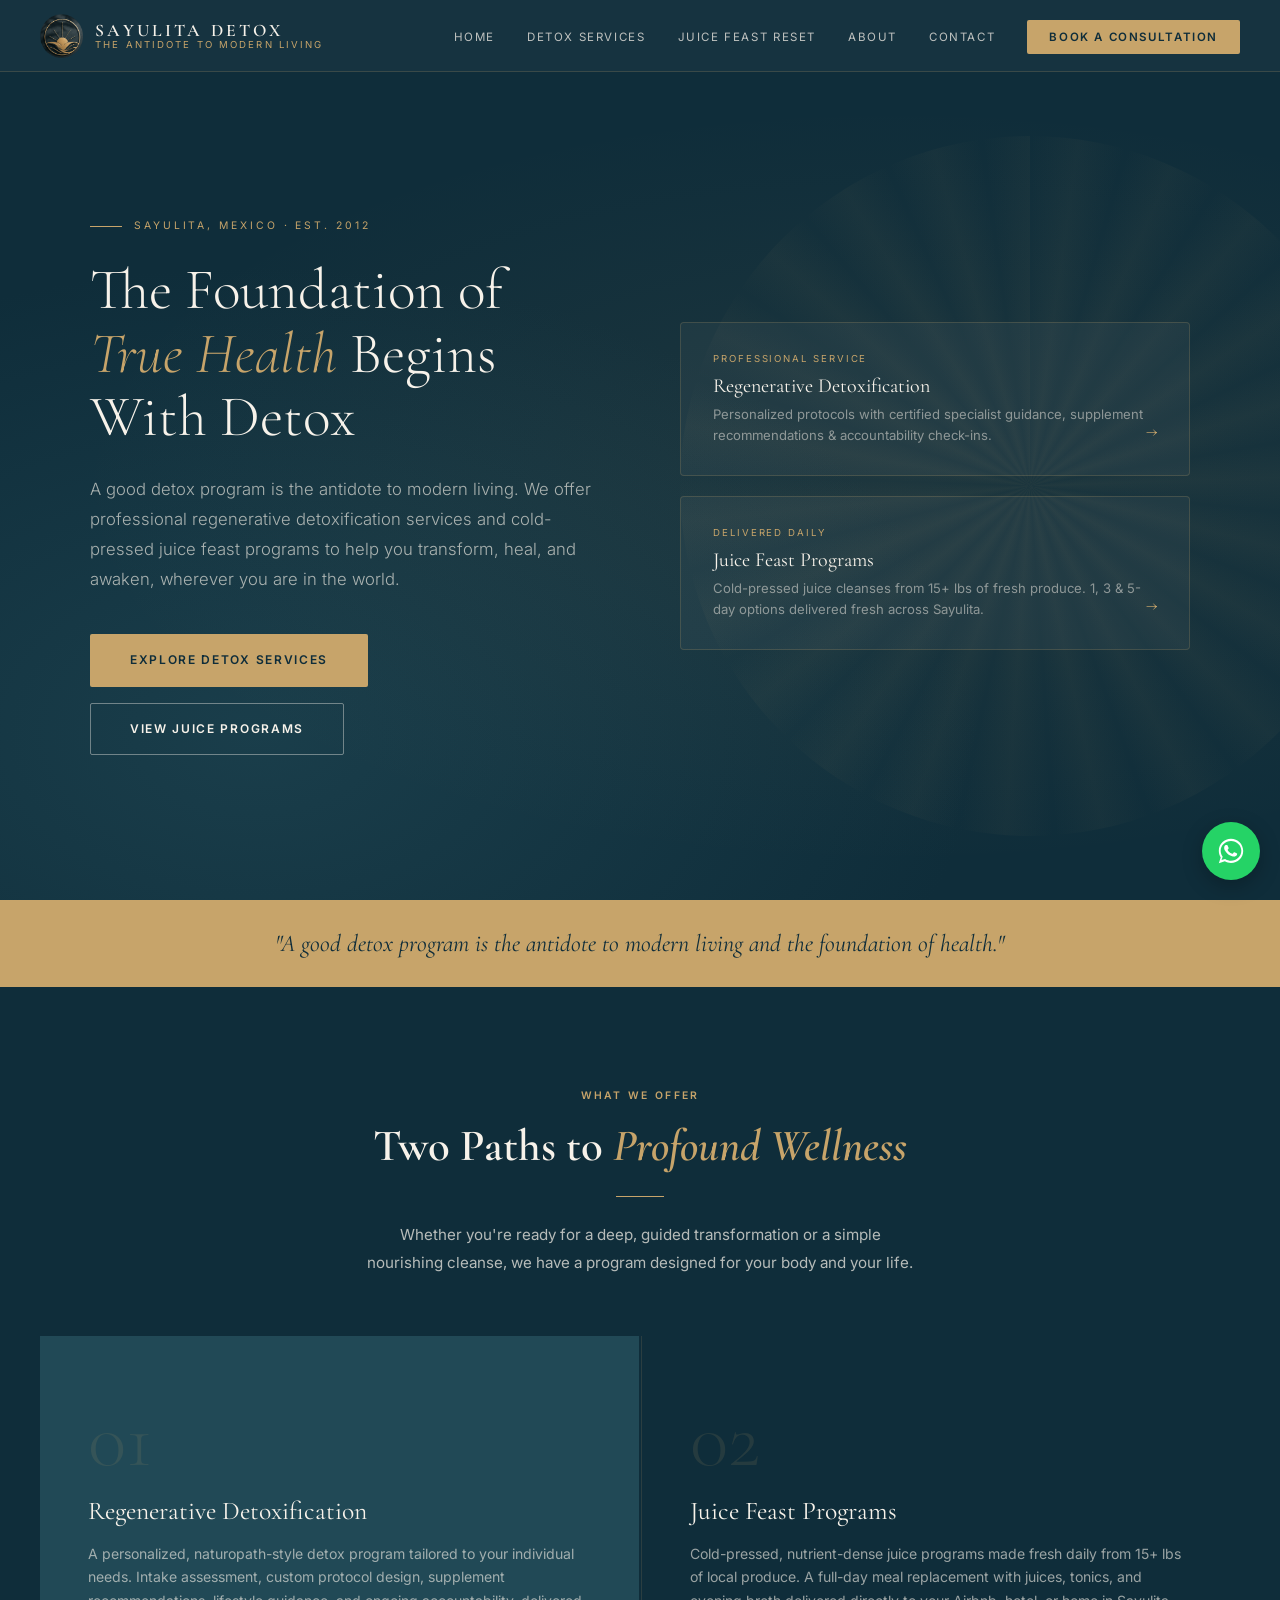
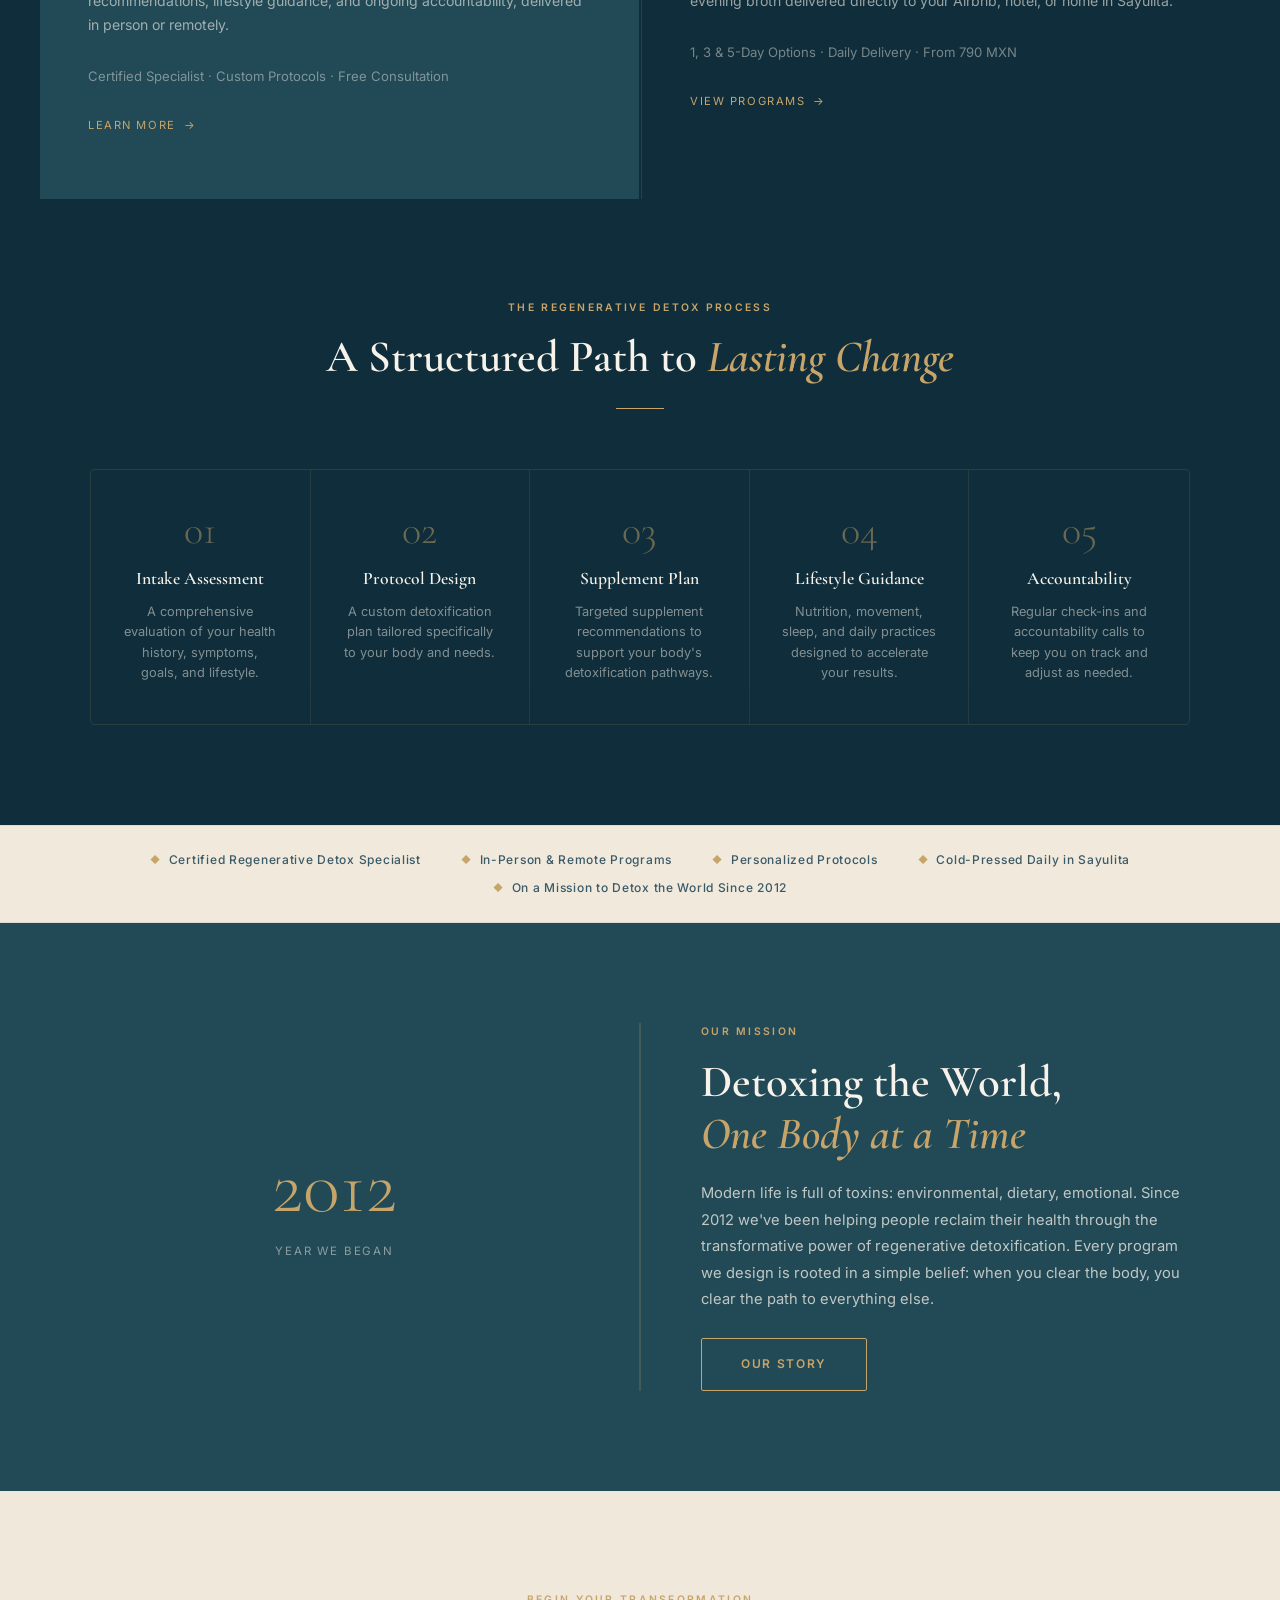
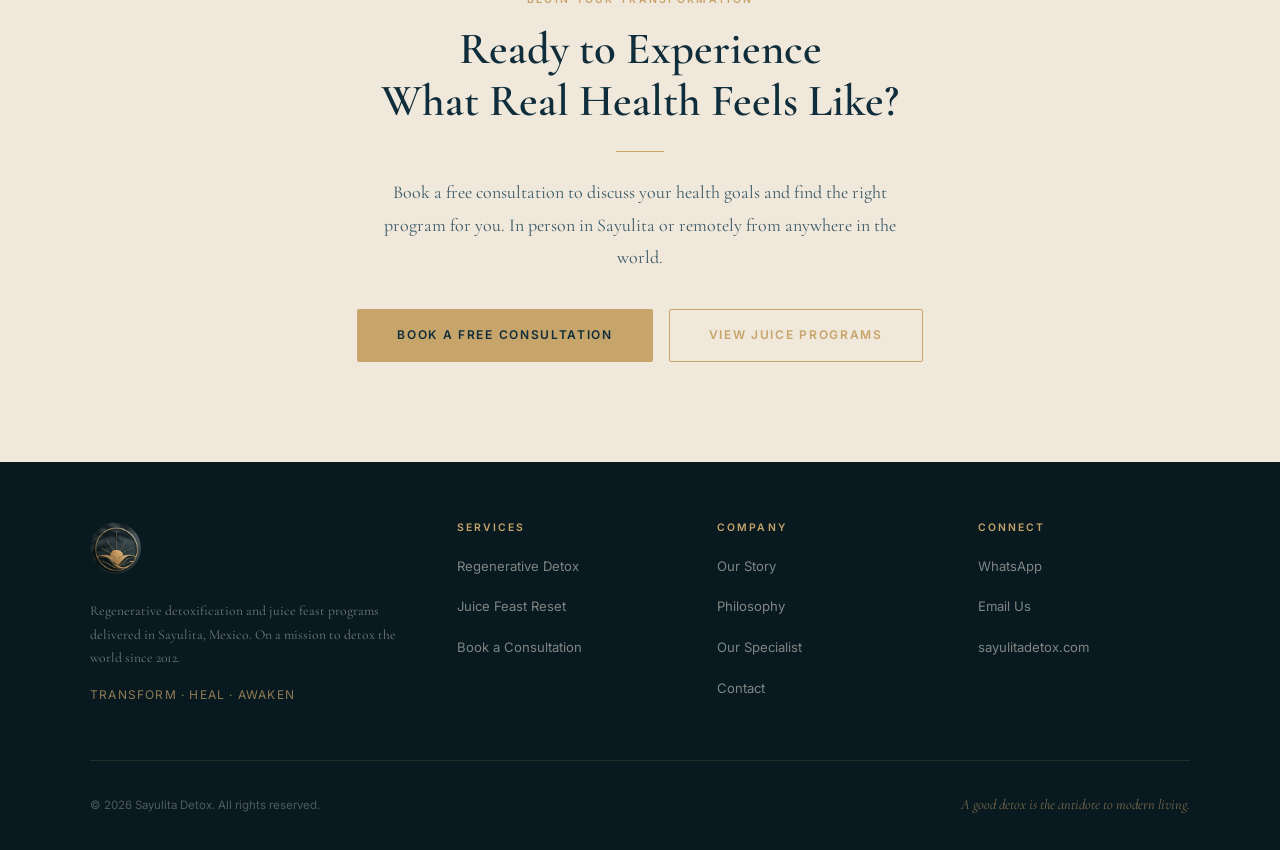
==== commit bda7506d: "Add files via upload" ====
--- a/index.html
+++ b/index.html
@@ -331,6 +331,16 @@
     .since-divider { display: none; }
   }
 </style>
+<link rel="icon" type="image/png" href="logo-dark.png" />
+<meta property="og:type" content="website" />
+<meta property="og:site_name" content="Sayulita Detox" />
+<meta property="og:title" content="Sayulita Detox: The Antidote to Modern Living" />
+<meta property="og:description" content="Regenerative detox programs and cold-pressed juice feast resets in Sayulita, Mexico." />
+<meta property="og:url" content="https://sayulitadetox.com/" />
+<meta property="og:image" content="https://sayulitadetox.com/og-image.jpg" />
+<meta property="og:image:width" content="1200" />
+<meta property="og:image:height" content="630" />
+<meta name="twitter:card" content="summary_large_image" />
 </head>
 <body>
 
@@ -486,7 +496,7 @@
   <div class="gold-divider center"></div>
   <p>Book a free consultation to discuss your health goals and find the right program for you. In person in Sayulita or remotely from anywhere in the world.</p>
   <div class="cta-btns">
-    <a href="https://link.tackcrm.ai/widget/bookings/free-detox-consultation" class="btn btn-gold" target="_blank" rel="noopener">Book a Free Consultation</a>
+    <a href="https://calendar.app.google/8KGqiq5yAoAAtwQ46" class="btn btn-gold" target="_blank" rel="noopener">Book a Free Consultation</a>
     <a href="juice-feast.html" class="btn btn-outline">View Juice Programs</a>
   </div>
 </section>
@@ -511,7 +521,7 @@
         <h4>Company</h4>
         <ul>
           <li><a href="about.html">Our Story</a></li>
-          <li><a href="about.html#philosophy">Philosophy</a></li>
+          <li><a href="services.html#philosophy">Philosophy</a></li>
           <li><a href="about.html#specialist">Our Specialist</a></li>
           <li><a href="contact.html">Contact</a></li>
         </ul>
@@ -526,11 +536,19 @@
       </div>
     </div>
     <div class="footer-bottom">
-      <span>© 2025 Sayulita Detox. All rights reserved.</span>
+      <span>© 2026 Sayulita Detox. All rights reserved.</span>
       <span class="footer-tagline">A good detox is the antidote to modern living.</span>
     </div>
   </div>
 </footer>
 
+<a href="https://wa.me/523312894099" class="wa-float" target="_blank" rel="noopener" aria-label="Chat with us on WhatsApp">
+  <svg viewBox="0 0 32 32" width="30" height="30" aria-hidden="true"><path fill="#fff" d="M16 3C8.8 3 3 8.7 3 15.8c0 2.5.7 4.9 2 7L3 29l6.4-2c2 1.1 4.3 1.7 6.6 1.7 7.2 0 13-5.7 13-12.8S23.2 3 16 3zm0 23.4c-2.1 0-4.1-.6-5.9-1.6l-.4-.3-3.8 1.2 1.2-3.7-.3-.4c-1.2-1.8-1.8-3.8-1.8-5.9C5 9.9 9.9 5.2 16 5.2s11 4.7 11 10.6-4.9 10.6-11 10.6zm6-7.9c-.3-.2-2-1-2.3-1.1-.3-.1-.5-.2-.8.2-.2.3-.9 1.1-1.1 1.3-.2.2-.4.2-.7.1-.3-.2-1.4-.5-2.7-1.6-1-.9-1.7-2-1.9-2.3-.2-.3 0-.5.1-.7l.5-.6c.2-.2.2-.4.3-.6.1-.2 0-.4 0-.6l-1.1-2.5c-.3-.7-.6-.6-.8-.6h-.7c-.2 0-.6.1-.9.4-.3.3-1.2 1.1-1.2 2.8s1.2 3.2 1.4 3.5c.2.2 2.4 3.6 5.8 5 2.9 1.1 3.5.9 4.1.8.6-.1 2-.8 2.3-1.6.3-.8.3-1.5.2-1.6-.1-.1-.3-.2-.7-.4z"/></svg>
+</a>
+<style>
+.wa-float{position:fixed;right:20px;bottom:20px;z-index:999;width:58px;height:58px;border-radius:50%;background:#25D366;display:flex;align-items:center;justify-content:center;box-shadow:0 6px 20px rgba(0,0,0,0.25);transition:transform .2s ease;}
+.wa-float:hover{transform:scale(1.07);}
+@media (max-width:600px){.wa-float{right:14px;bottom:14px;width:52px;height:52px;}}
+</style>
 </body>
 </html>
